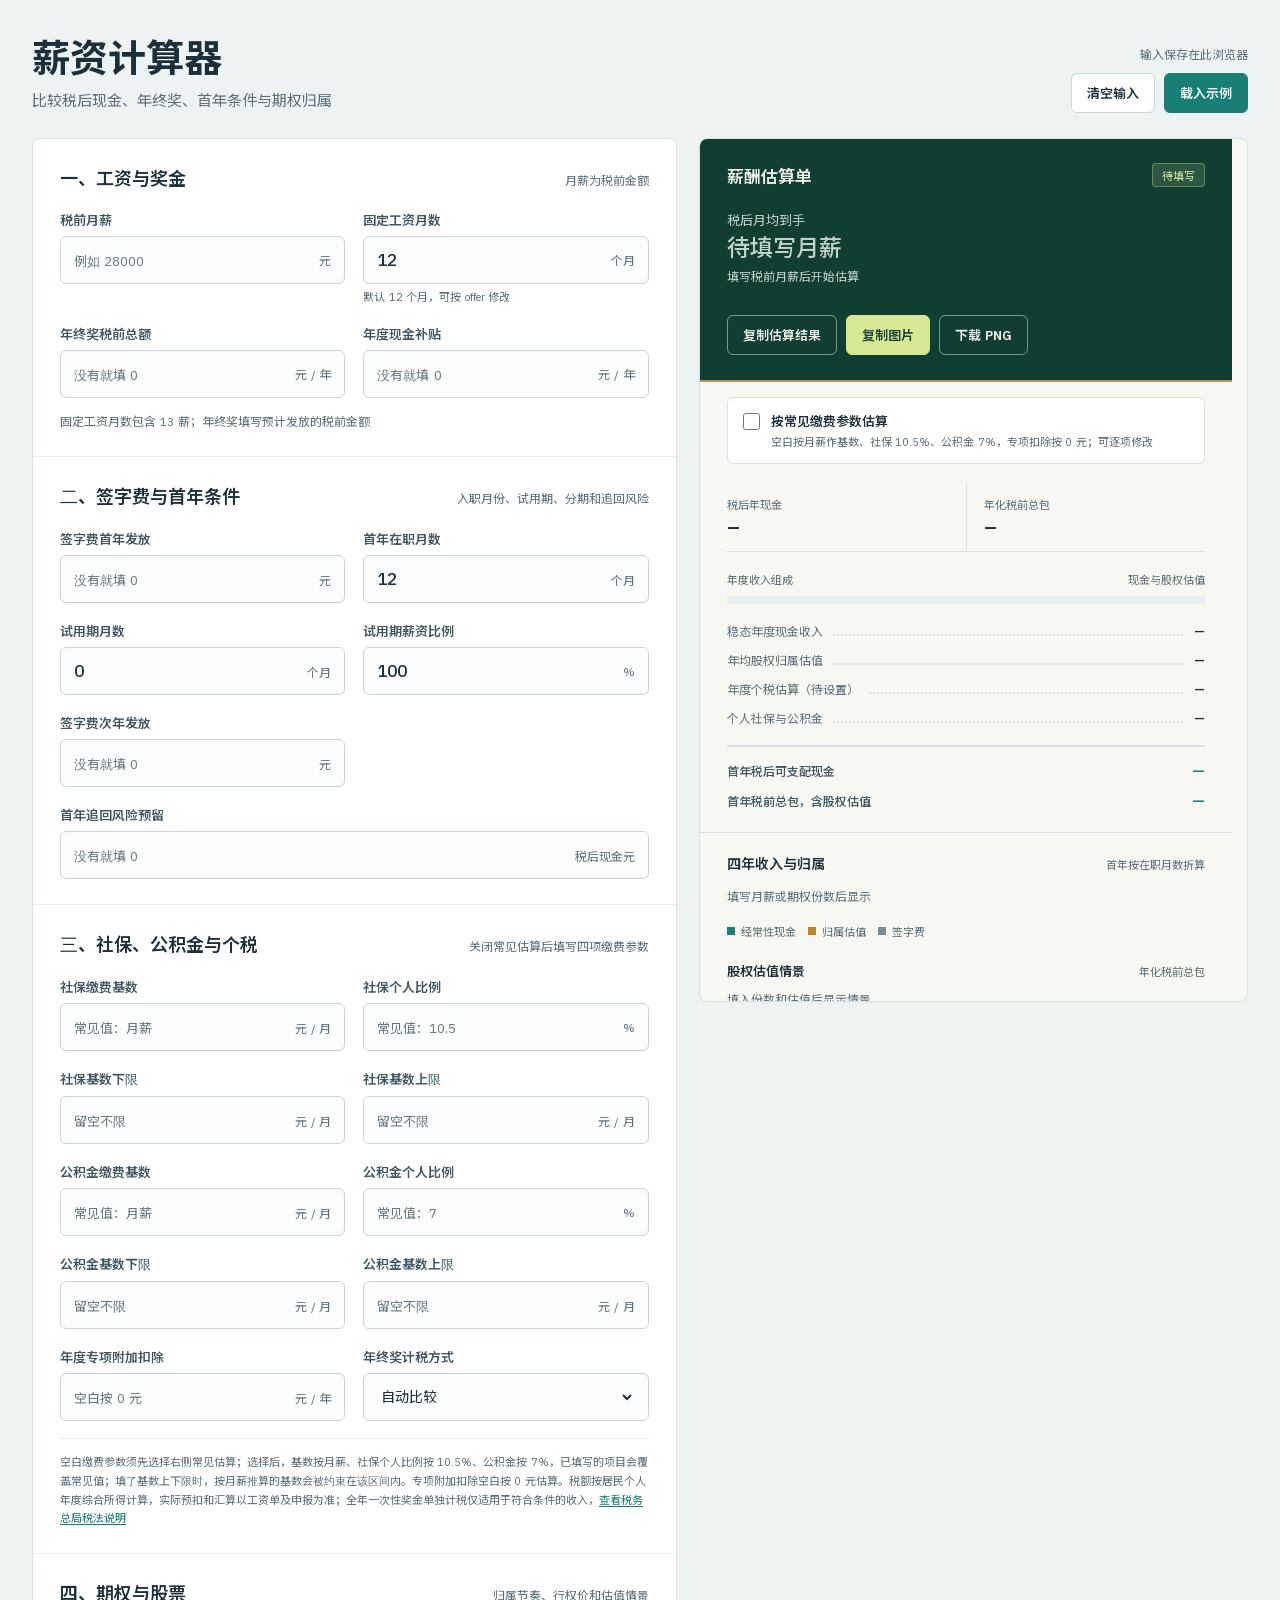
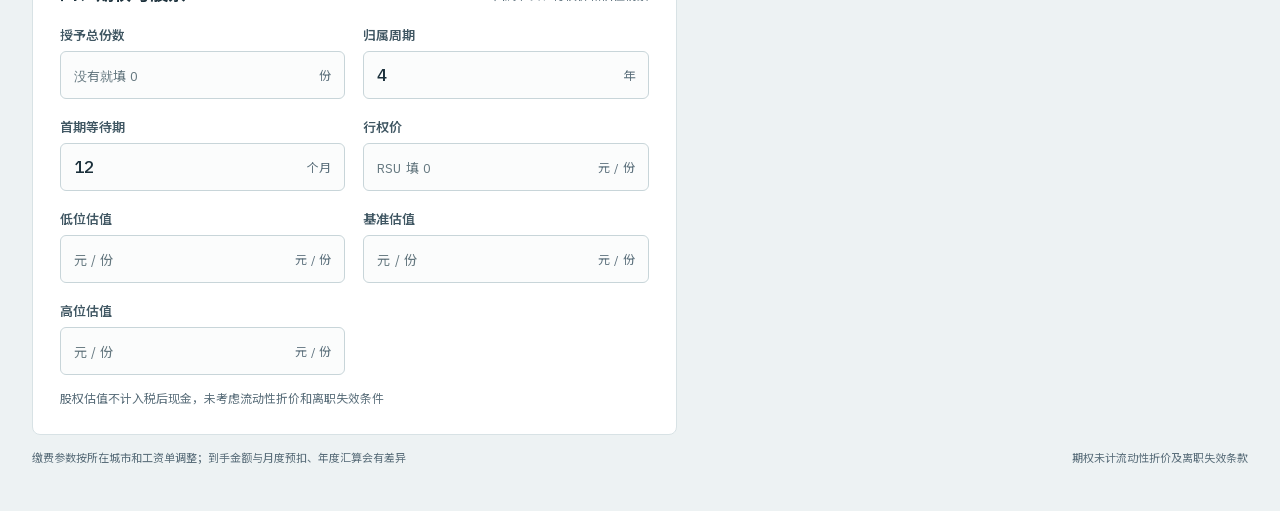
==== index.html @ cb353cf6 "Add optional contribution base floors and ceilings High earners were being overcharged in the estima" ====
<!doctype html>
<html lang="zh-CN">
<head>
  <meta charset="utf-8">
  <meta name="viewport" content="width=device-width, initial-scale=1">
  <meta name="theme-color" content="#f2f5f6">
  <meta name="description" content="在线薪资计算器，估算税后工资、月均到手、年终奖、首年收入和期权归属。支持社保、公积金及个税参数自定义，数据保存在本地浏览器。">
  <meta property="og:type" content="website">
  <meta property="og:locale" content="zh_CN">
  <meta property="og:title" content="薪资计算器 - 税后工资、年终奖与期权估算">
  <meta property="og:description" content="计算税后工资、年终奖、首年现金和期权归属，缴费参数可按所在城市及工资单调整。">
  <meta name="twitter:card" content="summary">
  <link rel="canonical" href="https://mx-pai.cn/salary-calculator/">
  <meta property="og:url" content="https://mx-pai.cn/salary-calculator/">
  <title>薪资计算器 - 税后工资、年终奖与期权估算</title>
  <script type="application/ld+json">
    {"@context":"https://schema.org","@type":"WebApplication","name":"薪资计算器","url":"https://mx-pai.cn/salary-calculator/","applicationCategory":"FinanceApplication","operatingSystem":"Any","inLanguage":"zh-CN","description":"在线计算税后工资、月均到手、年终奖、首年收入和期权归属，缴费参数可自定义。"}
  </script>
  <style>
    @font-face {
      font-family: "Plex Sub";
      src: url(fonts/plex-sans-subset.woff2) format("woff2");
      font-weight: 100 700;
      font-display: swap;
    }
    @font-face {
      font-family: "Noto Sub";
      src: url(fonts/noto-sans-sc-subset.woff2) format("woff2");
      font-weight: 100 900;
      font-display: swap;
    }

    :root {
      color-scheme: light;
      /* 版面 */
      --page: #edf2f3;
      --paper: #fff;
      --paper-warm: #f8f8f2;
      --ink: #1b303b;
      --ink-soft: #405763;
      --muted: #5b6f7b;
      --placeholder: #64777f;
      /* 描边与填充 */
      --line: #d8e2e5;
      --line-soft: #e9eff0;
      --border: #c8d5d9;
      --border-strong: #8fa7ad;
      --field-bg: #fbfcfc;
      --hover-bg: #f8fbfb;
      /* 数据色 */
      --cash: #197e76;
      --cash-dark: #126c65;
      --equity: #bb842f;
      --equity-dark: #b99258;
      --signon: #7a8b93;
      /* 单据抬头 */
      --hero: #103e32;
      --hero-raised: #194b3d;
      --hero-ink: #f2f3e9;
      --hero-soft: #c3d3ca;
      --hero-border: #7c9b8d;
      --hero-border-hover: #c4d8ca;
      --accent: #d8e794;
      --accent-hover: #e4f0b2;
      --accent-ink: #173d32;
      --chip-ink: #dbe8ab;
      /* 状态 */
      --danger: #a8432c;
      --danger-line: #c0654c;
      --danger-bg: #fdf3f0;
      --danger-bg-hover: #fbe9e3;
      --focus-halo: #73a8d4;
      /* 字重：只保留四档。可变字体上这四档都有真实字形，
         字体加载失败回落 PingFang / 雅黑时同样落在真实档位上 */
      --w-body: 400;
      --w-label: 500;
      --w-title: 600;
      --w-display: 700;
      --radius: 8px;
      font-family: "Plex Sub", "Noto Sub", "PingFang SC", "Microsoft YaHei", system-ui, sans-serif;
      font-synthesis: none;
      text-rendering: optimizeLegibility;
    }

    * { box-sizing: border-box; }
    body { min-width: 320px; min-height: 100vh; margin: 0; background: var(--page); color: var(--ink); }
    button, input, select { font: inherit; }
    h1, h2, h3, p { margin: 0; }

    .shell { width: min(1560px, calc(100% - 64px)); margin: 0 auto; padding: 36px 0 44px; }
    .masthead { display: flex; align-items: flex-end; justify-content: space-between; gap: 28px; margin-bottom: 25px; }
    h1 { font-size: clamp(30px, 3vw, 38px); font-weight: var(--w-display); line-height: 1.17; }
    .intro { margin-top: 9px; color: var(--muted); font-size: 15px; line-height: 1.55; }
    .mast-actions { display: flex; flex-direction: column; align-items: flex-end; gap: 11px; }
    .local-note { color: var(--muted); font-size: 12px; }
    .action-buttons { display: flex; gap: 9px; }

    .text-button, .copy-button {
      min-height: 40px;
      padding: 0 15px;
      border: 1px solid var(--border);
      border-radius: 6px;
      background: var(--paper);
      color: var(--ink);
      cursor: pointer;
      font-size: 13px;
      font-weight: var(--w-title);
      transition: border-color .16s ease, background-color .16s ease, transform .08s ease;
    }
    .text-button:active, .copy-button:active { transform: translateY(1px); }
    .text-button:hover, .copy-button:hover { border-color: var(--border-strong); background: var(--hover-bg); }
    .text-button#reset-button { border-color: var(--cash); background: var(--cash); color: var(--paper); }
    .text-button#reset-button:hover { border-color: var(--cash-dark); background: var(--cash-dark); }
    .text-button#clear-button.is-confirming { border-color: var(--danger-line); background: var(--danger-bg); color: var(--danger); }
    .text-button#clear-button.is-confirming:hover { border-color: var(--danger); background: var(--danger-bg-hover); }
    .text-button:focus-visible, .copy-button:focus-visible, input:focus-visible, select:focus-visible {
      outline: 3px solid var(--focus-halo);
      outline-offset: 2px;
    }

    .layout { display: grid; grid-template-columns: minmax(0, 1.08fr) minmax(360px, .92fr); align-items: start; gap: 22px; }
    .form-panel, .result-panel { min-width: 0; border: 1px solid var(--line); border-radius: var(--radius); background: var(--paper); }
    .form-panel { overflow: hidden; }
    .form-section { padding: 25px 27px; }
    .form-section + .form-section { border-top: 1px solid var(--line-soft); }
    .section-heading { display: flex; align-items: baseline; justify-content: space-between; gap: 14px; margin-bottom: 20px; }
    .section-heading h2 { font-size: 18px; font-weight: var(--w-title); }
    .section-heading span { color: var(--muted); font-size: 12px; }

    .fields { display: grid; grid-template-columns: repeat(2, minmax(0, 1fr)); gap: 18px 18px; }
    .field { min-width: 0; }
    .field.wide { grid-column: 1 / -1; }
    .field label { display: block; margin-bottom: 7px; color: var(--ink-soft); font-size: 13px; font-weight: var(--w-title); }
    .entry { display: flex; min-height: 48px; align-items: center; padding: 0 13px; border: 1px solid var(--border); border-radius: 6px; background: var(--field-bg); transition: border-color .16s ease, background-color .16s ease; }
    .entry:focus-within { border-color: var(--cash); background: var(--paper); }
    .entry input, .entry select { width: 100%; min-width: 0; padding: 0; border: 0; outline: 0; background: transparent; color: var(--ink); }
    .entry input { font-size: 17px; font-weight: var(--w-label); font-variant-numeric: tabular-nums; }
    .entry input::placeholder { color: var(--placeholder); font-size: 13px; font-weight: var(--w-body); }
    .entry select { cursor: pointer; font-size: 14px; }
    .entry input::-webkit-inner-spin-button, .entry input::-webkit-outer-spin-button { margin: 0; appearance: none; }
    .entry input[type="number"] { appearance: textfield; }
    .unit { flex: 0 0 auto; margin-left: 9px; color: var(--muted); font-size: 12px; }
    .hint { margin-top: 6px; color: var(--muted); font-size: 11px; line-height: 1.45; }
    .section-tip { margin-top: 15px; color: var(--muted); font-size: 12px; line-height: 1.55; }

    .tax-explainer { margin-top: 17px; padding-top: 14px; border-top: 1px solid var(--line-soft); color: var(--muted); font-size: 11px; line-height: 1.7; }
    .tax-explainer a { color: var(--cash); text-underline-offset: 2px; }

    .result-panel {
      position: sticky;
      top: 18px;
      max-height: calc(100vh - 36px);
      overflow-x: hidden;
      overflow-y: auto;
      overscroll-behavior: contain;
      scrollbar-gutter: stable;
      background: var(--paper-warm);
    }
    .result-top { padding: 0 27px 22px; }
    .result-hero { position: relative; margin: 0 -27px; padding: 24px 27px 25px; overflow: hidden; border-bottom: 2px solid var(--equity-dark); background: var(--hero); color: var(--hero-ink); }
    .result-label { display: flex; align-items: center; justify-content: space-between; gap: 14px; }
    .result-label h2 { font-size: 17px; font-weight: var(--w-title); }
    .example-tag { padding: 3px 9px; border: 1px solid rgba(216, 231, 148, .34); border-radius: 4px; background: rgba(216, 231, 148, .14); color: var(--chip-ink); font-size: 11px; }
    .assumption-option { display: flex; align-items: flex-start; gap: 11px; margin-top: 15px; padding: 13px 15px; border: 1px solid var(--line); border-radius: 6px; background: var(--paper); color: var(--ink); cursor: pointer; }
    .assumption-option input { width: 17px; height: 17px; flex: 0 0 17px; margin: 2px 0 0; accent-color: var(--cash); }
    .assumption-option strong, .assumption-option small { display: block; }
    .assumption-option strong { font-size: 13px; font-weight: var(--w-title); }
    .assumption-option small { margin-top: 4px; color: var(--muted); font-size: 11px; line-height: 1.5; }
    .net-label { margin-top: 22px; color: var(--hero-soft); font-size: 13px; }
    .total { margin-top: 5px; font-variant-numeric: tabular-nums; white-space: nowrap; }
    .total.net-total { color: var(--accent); font-size: clamp(39px, 4vw, 49px); font-weight: var(--w-display); line-height: 1.17; }
    .total.net-total.is-pending { color: var(--hero-soft); font-size: 23px; font-weight: var(--w-label); }
    .total-caption { min-height: 34px; margin-top: 7px; color: var(--hero-soft); font-size: 12px; line-height: 1.55; }
    .net-secondary { margin: 6px 0 0; color: var(--hero-soft); font-size: 12px; font-variant-numeric: tabular-nums; }
    /* 主数字每次按键都变，不能是 live region：读屏会跟着敲键一路复读。
       改由这个隐藏节点在停止输入后播报一次 */
    .visually-hidden {
      position: absolute;
      width: 1px;
      height: 1px;
      overflow: hidden;
      clip-path: inset(50%);
      white-space: nowrap;
    }
    .result-actions { display: flex; align-items: center; flex-wrap: wrap; gap: 9px; margin-top: 13px; }
    .copy-button { border-color: var(--hero-border); background: transparent; color: var(--hero-ink); }
    .copy-button:hover { border-color: var(--hero-border-hover); background: var(--hero-raised); }
    #copy-image { border-color: var(--accent); background: var(--accent); color: var(--accent-ink); }
    #copy-image:hover { border-color: var(--accent-hover); background: var(--accent-hover); }
    #action-status { color: var(--hero-soft); font-size: 11px; }

    .result-kpis { display: grid; grid-template-columns: 1fr 1fr; margin-top: 18px; border-bottom: 1px solid var(--line); }
    .result-kpis > div { padding: 14px 14px 14px 0; }
    .result-kpis > div + div { padding-left: 17px; border-left: 1px solid var(--line); }
    .result-kpis span { display: block; color: var(--muted); font-size: 11px; }
    .result-kpis strong { display: block; margin-top: 5px; color: var(--ink); font-size: 16px; font-variant-numeric: tabular-nums; }

    .mix-heading { display: flex; justify-content: space-between; gap: 12px; margin-top: 19px; color: var(--muted); font-size: 11px; }
    .mix-heading span:last-child { color: var(--muted); }
    .splitbar { display: flex; width: 100%; height: 8px; margin: 9px 0 18px; overflow: hidden; border-radius: 1px; background: var(--line-soft); }
    .splitbar .cash-fill { background: var(--cash); }
    .splitbar .equity-fill { background: var(--equity); }
    .splitbar .cash-fill, .splitbar .equity-fill { transition: width .18s ease; }
    .breakdown { display: grid; gap: 0; }
    /* 单据行：项目名与金额之间用点线引导线拉通，行与行之间不再画实线。
       dotted 的点距由浏览器决定（规范未定义），所以只把它当视觉语言，不做像素级对齐，
       也不给它做生长动画——scaleX 会把点拉成椭圆 */
    .breakdown-row { display: flex; align-items: baseline; gap: 10px; color: var(--muted); font-size: 12px; }
    .breakdown-row + .breakdown-row { margin-top: 11px; }
    /* 点线引导线的点距用背景点阵控制：border 的 dotted 点距是规范未定义的、各浏览器不一，
       实测在 2x 下过稀；这里固定 4px 点距，与导出的虚线一致 */
    .leader {
      flex: 1 1 auto;
      min-width: 10px;
      height: 2px;
      background-image: radial-gradient(circle at 1px 1px, var(--line) 1px, transparent 1.3px);
      background-repeat: repeat-x;
      background-position: left bottom;
      background-size: 4px 2px;
    }
    .breakdown-row strong { flex: 0 0 auto; color: var(--ink); font-size: 13px; font-weight: var(--w-title); font-variant-numeric: tabular-nums; text-align: right; }
    /* 合计：2px 实线 + 加重文字。不用 double——它的两条线共享 border-width，细宽会塌成一条 */
    .result-divider { height: 2px; margin: 18px 0 14px; background: var(--line); }
    .first-year { display: flex; align-items: baseline; gap: 10px; color: var(--ink-soft); font-size: 12px; font-weight: var(--w-label); }
    .first-year strong { flex: 0 0 auto; margin-left: auto; color: var(--cash); font-size: 15px; font-weight: var(--w-title); font-variant-numeric: tabular-nums; text-align: right; }
    .gross-first-year { margin-top: 11px; }

    .result-more { border-top: 1px solid var(--line); }
    .timeline { padding: 20px 27px 22px; }
    .timeline-head { display: flex; align-items: baseline; justify-content: space-between; gap: 14px; margin-bottom: 15px; }
    .timeline-head h2 { font-size: 14px; font-weight: var(--w-title); }
    .timeline-head span { color: var(--muted); font-size: 11px; }
    .year-list { display: grid; gap: 14px; }
    .year-row { display: grid; grid-template-columns: 52px minmax(0, 1fr) auto; align-items: center; gap: 11px; }
    .year-name { color: var(--muted); font-size: 11px; white-space: nowrap; }
    .year-total { color: var(--ink); font-size: 12px; font-variant-numeric: tabular-nums; white-space: nowrap; }
    .year-track { display: flex; min-width: 0; height: 7px; overflow: hidden; border-radius: 3px; background: var(--line-soft); }
    .year-track span { height: 100%; }
    .year-cash { background: var(--cash); }
    .year-equity { background: var(--equity); }
    .year-sign-on { background: var(--signon); }
    .timeline-foot { display: flex; flex-wrap: wrap; align-items: center; gap: 12px; margin-top: 17px; color: var(--muted); font-size: 11px; }
    .legend { display: inline-flex; align-items: center; gap: 6px; }
    .swatch { width: 8px; height: 8px; flex: 0 0 8px; background: var(--cash); }
    .swatch.equity { background: var(--equity); }
    .swatch.sign-on { background: var(--signon); }
    .total-four-year { margin-left: auto; color: var(--ink); font-variant-numeric: tabular-nums; }

    .scenario-box { padding: 0 27px 23px; }
    .scenario-head { display: flex; align-items: baseline; justify-content: space-between; gap: 13px; margin-bottom: 11px; }
    .scenario-head h2 { font-size: 13px; font-weight: var(--w-title); }
    .scenario-head span { color: var(--muted); font-size: 11px; }
    .scenario-list { display: grid; grid-template-columns: repeat(3, minmax(0, 1fr)); gap: 12px; }
    .scenario { padding: 9px 10px 9px 0; border-top: 1px solid var(--line); }
    .scenario span { display: block; color: var(--muted); font-size: 11px; }
    .scenario strong { display: block; margin-top: 6px; color: var(--ink); font-size: 12px; font-variant-numeric: tabular-nums; }
    .empty-result { color: var(--muted); font-size: 12px; line-height: 1.5; }
    .tax-breakdown { margin-top: 14px; }
    .footer { display: flex; justify-content: space-between; gap: 22px; margin-top: 15px; color: var(--muted); font-size: 11px; line-height: 1.6; }
    .footer span:last-child { white-space: nowrap; }

    @media (max-width: 920px) {
      .layout { grid-template-columns: minmax(0, 1fr); }
      /* 右栏落到表单下方后不再跟随滚动，内层滚动区必须撤掉，
         否则短屏手机上是「页面里再套一个滚动区」 */
      .result-panel { position: static; max-height: none; overflow: visible; scrollbar-gutter: auto; }
    }

    @media (max-width: 560px) {
      .shell { width: calc(100% - 30px); padding: 22px 0 30px; }
      .masthead { align-items: flex-start; flex-direction: column; gap: 14px; margin-bottom: 18px; }
      .mast-actions { width: 100%; align-items: center; flex-direction: row; justify-content: space-between; gap: 9px; }
      .text-button { min-height: 37px; padding: 0 10px; font-size: 12px; }
      .layout { gap: 13px; }
      .form-section { padding: 19px 16px; }
      .section-heading { align-items: flex-start; flex-direction: column; gap: 5px; margin-bottom: 15px; }
      .fields { grid-template-columns: minmax(0, 1fr); gap: 14px; }
      .field.wide { grid-column: auto; }
      .result-top { padding: 0 17px 19px; }
      .result-hero { margin-right: -17px; margin-left: -17px; padding: 20px 17px 21px; }
      .total.net-total { font-size: 39px; }
      .result-kpis > div { padding-right: 8px; }
      .result-kpis > div + div { padding-left: 10px; }
      .timeline { padding-right: 17px; padding-left: 17px; }
      .scenario-box { padding-right: 17px; padding-left: 17px; }
      .scenario-list { gap: 8px; }
      .scenario { padding-right: 4px; }
      .footer { flex-direction: column; gap: 4px; }
      .footer span:last-child { white-space: normal; }
    }

    /* 放在样式表末尾：同特异性时后者胜出，不需要 !important。
       减弱而不是全删——保留颜色过渡，去掉位移 */
    @media (prefers-reduced-motion: reduce) {
      .text-button,
      .copy-button,
      .entry,
      .splitbar .cash-fill,
      .splitbar .equity-fill { transition: none; }
      .text-button:active,
      .copy-button:active { transform: none; }
    }
  </style>
</head>
<body>
  <main class="shell">
    <header class="masthead">
      <div>
        <h1>薪资计算器</h1>
        <p class="intro">比较税后现金、年终奖、首年条件与期权归属</p>
      </div>
      <div class="mast-actions">
        <span class="local-note" id="storage-note">输入保存在此浏览器</span>
        <div class="action-buttons">
          <button class="text-button" id="clear-button" type="button">清空输入</button>
          <button class="text-button" id="reset-button" type="button">载入示例</button>
        </div>
      </div>
    </header>

    <div class="layout">
      <section class="form-panel" aria-label="薪酬方案输入">
        <div class="form-section">
          <div class="section-heading">
            <h2>一、工资与奖金</h2>
            <span>月薪为税前金额</span>
          </div>
          <div class="fields">
            <div class="field">
              <label for="monthly-salary">税前月薪</label>
              <div class="entry"><input id="monthly-salary" data-key="monthlySalary" type="number" min="0" step="100" inputmode="decimal" placeholder="例如 28000"><span class="unit">元</span></div>
            </div>
            <div class="field">
              <label for="salary-months">固定工资月数</label>
              <div class="entry"><input id="salary-months" data-key="salaryMonths" type="number" min="0" max="24" step="0.5" inputmode="decimal" value="12"><span class="unit">个月</span></div><p class="hint">默认 12 个月，可按 offer 修改</p>
            </div>
            <div class="field">
              <label for="annual-bonus">年终奖税前总额</label>
              <div class="entry"><input id="annual-bonus" data-key="annualBonus" type="number" min="0" step="1000" inputmode="decimal" placeholder="没有就填 0"><span class="unit">元 / 年</span></div>
            </div>
            <div class="field">
              <label for="annual-allowance">年度现金补贴</label>
              <div class="entry"><input id="annual-allowance" data-key="annualAllowance" type="number" min="0" step="100" inputmode="decimal" placeholder="没有就填 0"><span class="unit">元 / 年</span></div>
            </div>
          </div>
          <p class="section-tip">固定工资月数包含 13 薪；年终奖填写预计发放的税前金额</p>
        </div>

        <section class="form-section">
          <div class="section-heading">
            <h2>二、签字费与首年条件</h2>
            <span>入职月份、试用期、分期和追回风险</span>
          </div>
          <div class="fields">
            <div class="field">
              <label for="sign-on-year1">签字费首年发放</label>
              <div class="entry"><input id="sign-on-year1" data-key="signOnYear1" type="number" min="0" step="1000" inputmode="decimal" placeholder="没有就填 0"><span class="unit">元</span></div>
            </div>
            <div class="field">
              <label for="first-year-months">首年在职月数</label>
              <div class="entry"><input id="first-year-months" data-key="firstYearMonths" type="number" min="0" max="12" step="1" inputmode="numeric" value="12"><span class="unit">个月</span></div>
            </div>
            <div class="field">
              <label for="probation-months">试用期月数</label>
              <div class="entry"><input id="probation-months" data-key="probationMonths" type="number" min="0" max="12" step="1" inputmode="numeric" value="0"><span class="unit">个月</span></div>
            </div>
            <div class="field">
              <label for="probation-rate">试用期薪资比例</label>
              <div class="entry"><input id="probation-rate" data-key="probationRate" type="number" min="0" max="100" step="1" inputmode="decimal" value="100"><span class="unit">%</span></div>
            </div>
            <div class="field">
              <label for="sign-on-year2">签字费次年发放</label>
              <div class="entry"><input id="sign-on-year2" data-key="signOnYear2" type="number" min="0" step="1000" inputmode="decimal" placeholder="没有就填 0"><span class="unit">元</span></div>
            </div>
            <div class="field wide">
              <label for="sign-on-reserve">首年追回风险预留</label>
              <div class="entry"><input id="sign-on-reserve" data-key="signOnReserve" type="number" min="0" step="1000" inputmode="decimal" placeholder="没有就填 0"><span class="unit">税后现金元</span></div>
            </div>
          </div>
        </section>

        <section class="form-section">
          <div class="section-heading">
            <h2>三、社保、公积金与个税</h2>
            <span>关闭常见估算后填写四项缴费参数</span>
          </div>
          <div class="fields">
              <div class="field">
                <label for="social-base">社保缴费基数</label>
                <div class="entry"><input id="social-base" data-key="socialBase" type="number" min="0" step="100" inputmode="decimal" placeholder="常见值：月薪"><span class="unit">元 / 月</span></div>
              </div>
              <div class="field">
                <label for="social-rate">社保个人比例</label>
                <div class="entry"><input id="social-rate" data-key="socialRate" type="number" min="0" max="30" step="0.1" inputmode="decimal" placeholder="常见值：10.5"><span class="unit">%</span></div>
              </div>
              <div class="field">
                <label for="social-floor">社保基数下限</label>
                <div class="entry"><input id="social-floor" data-key="socialFloor" type="number" min="0" step="1" inputmode="decimal" placeholder="留空不限"><span class="unit">元 / 月</span></div>
              </div>
              <div class="field">
                <label for="social-ceiling">社保基数上限</label>
                <div class="entry"><input id="social-ceiling" data-key="socialCeiling" type="number" min="0" step="1" inputmode="decimal" placeholder="留空不限"><span class="unit">元 / 月</span></div>
              </div>
              <div class="field">
                <label for="housing-base">公积金缴费基数</label>
                <div class="entry"><input id="housing-base" data-key="housingBase" type="number" min="0" step="100" inputmode="decimal" placeholder="常见值：月薪"><span class="unit">元 / 月</span></div>
              </div>
              <div class="field">
                <label for="housing-rate">公积金个人比例</label>
                <div class="entry"><input id="housing-rate" data-key="housingRate" type="number" min="0" max="30" step="0.1" inputmode="decimal" placeholder="常见值：7"><span class="unit">%</span></div>
              </div>
              <div class="field">
                <label for="housing-floor">公积金基数下限</label>
                <div class="entry"><input id="housing-floor" data-key="housingFloor" type="number" min="0" step="1" inputmode="decimal" placeholder="留空不限"><span class="unit">元 / 月</span></div>
              </div>
              <div class="field">
                <label for="housing-ceiling">公积金基数上限</label>
                <div class="entry"><input id="housing-ceiling" data-key="housingCeiling" type="number" min="0" step="1" inputmode="decimal" placeholder="留空不限"><span class="unit">元 / 月</span></div>
              </div>
              <div class="field">
                <label for="special-deduction">年度专项附加扣除</label>
                <div class="entry"><input id="special-deduction" data-key="specialDeduction" type="number" min="0" step="1000" inputmode="decimal" placeholder="空白按 0 元"><span class="unit">元 / 年</span></div>
              </div>
              <div class="field">
                <label for="bonus-tax-mode">年终奖计税方式</label>
                <div class="entry"><select id="bonus-tax-mode" data-key="bonusTaxMode"><option value="auto">自动比较</option><option value="combined">并入综合所得</option><option value="separate">单独计税</option></select></div>
              </div>
            </div>
            <p class="tax-explainer">空白缴费参数须先选择右侧常见估算；选择后，<span id="tax-explainer-rates">基数按月薪、社保个人比例按 10.5%、公积金按 7%</span>，已填写的项目会覆盖常见值；填了基数上下限时，按月薪推算的基数会被约束在该区间内。专项附加扣除空白按 0 元估算。税额按居民个人年度综合所得计算，实际预扣和汇算以工资单及申报为准；全年一次性奖金单独计税仅适用于符合条件的收入，<a href="https://www.chinatax.gov.cn/n810219/n810744/n3752930/n3752974/c3970366/content.html" target="_blank" rel="noreferrer">查看税务总局税法说明</a></p>
        </section>

        <section class="form-section">
          <div class="section-heading">
            <h2>四、期权与股票</h2>
            <span>归属节奏、行权价和估值情景</span>
          </div>
          <div class="fields">
            <div class="field">
              <label for="equity-units">授予总份数</label>
              <div class="entry"><input id="equity-units" data-key="equityUnits" type="number" min="0" step="1000" inputmode="decimal" placeholder="没有就填 0"><span class="unit">份</span></div>
            </div>
            <div class="field">
              <label for="vesting-years">归属周期</label>
              <div class="entry"><input id="vesting-years" data-key="vestingYears" type="number" min="0.25" max="20" step="0.25" inputmode="decimal" value="4"><span class="unit">年</span></div>
            </div>
            <div class="field">
              <label for="cliff-months">首期等待期</label>
              <div class="entry"><input id="cliff-months" data-key="cliffMonths" type="number" min="0" max="120" step="1" inputmode="numeric" value="12"><span class="unit">个月</span></div>
            </div>
            <div class="field">
              <label for="strike-price">行权价</label>
              <div class="entry"><input id="strike-price" data-key="strikePrice" type="number" min="0" step="0.1" inputmode="decimal" placeholder="RSU 填 0"><span class="unit">元 / 份</span></div>
            </div>
            <div class="field">
              <label for="share-low">低位估值</label>
              <div class="entry"><input id="share-low" data-key="shareLow" type="number" min="0" step="0.1" inputmode="decimal" placeholder="元 / 份"><span class="unit">元 / 份</span></div>
            </div>
            <div class="field">
              <label for="share-base">基准估值</label>
              <div class="entry"><input id="share-base" data-key="shareBase" type="number" min="0" step="0.1" inputmode="decimal" placeholder="元 / 份"><span class="unit">元 / 份</span></div>
            </div>
            <div class="field">
              <label for="share-high">高位估值</label>
              <div class="entry"><input id="share-high" data-key="shareHigh" type="number" min="0" step="0.1" inputmode="decimal" placeholder="元 / 份"><span class="unit">元 / 份</span></div>
            </div>
          </div>
          <p class="section-tip">股权估值不计入税后现金，未考虑流动性折价和离职失效条件</p>
        </section>
      </section>

      <aside class="result-panel" aria-label="薪酬计算结果">
        <div class="result-top">
          <div class="result-hero">
            <div class="result-label"><h2>薪酬估算单</h2><span class="example-tag" id="example-tag">待填写</span></div>
            <div class="net-label">税后月均到手</div>
            <div class="total net-total" id="monthly-net">待填写月薪</div>
            <p class="net-secondary" id="monthly-with-bonus" hidden></p>
            <p class="total-caption" id="result-caption">填写税前月薪后开始估算</p>
            <div class="result-actions">
              <button class="copy-button" id="copy-results" type="button">复制估算结果</button>
              <button class="copy-button" id="copy-image" type="button">复制图片</button>
              <button class="copy-button" id="download-image" type="button">下载 PNG</button>
              <span id="action-status" role="status" aria-live="polite" aria-atomic="true"></span>
            </div>
            <p class="visually-hidden" id="result-announcer" role="status" aria-live="polite" aria-atomic="true"></p>
          </div>
          <label class="assumption-option" for="use-default-tax">
            <input id="use-default-tax" data-key="useDefaultTax" type="checkbox">
            <span><strong>按常见缴费参数估算</strong><small id="assumption-hint">空白按月薪作基数、社保 10.5%、公积金 7%，专项扣除按 0 元；可逐项修改</small></span>
          </label>
          <div class="result-kpis">
            <div><span>税后年现金</span><strong id="steady-net">—</strong></div>
            <div><span>年化税前总包</span><strong id="annual-total">—</strong></div>
          </div>
          <div class="mix-heading"><span>年度收入组成</span><span>现金与股权估值</span></div>
          <div class="splitbar" aria-label="现金与股权构成比例">
            <span class="cash-fill" id="cash-fill"></span>
            <span class="equity-fill" id="equity-fill"></span>
          </div>
          <div class="breakdown">
            <div class="breakdown-row"><span>稳态年度现金收入</span><i class="leader" aria-hidden="true"></i><strong id="cash-total">—</strong></div>
            <div class="breakdown-row"><span>年均股权归属估值</span><i class="leader" aria-hidden="true"></i><strong id="equity-total">—</strong></div>
            <div class="breakdown-row"><span>年度个税估算<span id="bonus-tax-result">（待设置）</span></span><i class="leader" aria-hidden="true"></i><strong id="annual-tax">—</strong></div>
            <div class="breakdown-row"><span>个人社保与公积金</span><i class="leader" aria-hidden="true"></i><strong id="annual-contribution">—</strong></div>
          </div>
          <div class="result-divider"></div>
          <div class="first-year"><span>首年税后可支配现金</span><strong id="first-year-net">—</strong></div>
          <div class="first-year gross-first-year"><span>首年税前总包，含股权估值</span><strong id="first-year-total">—</strong></div>
        </div>

        <div class="result-more">
          <section class="timeline" aria-labelledby="timeline-title">
            <div class="timeline-head">
              <h2 id="timeline-title">四年收入与归属</h2>
              <span>首年按在职月数折算</span>
            </div>
            <div class="year-list" id="year-list"></div>
            <div class="timeline-foot">
              <span class="legend"><i class="swatch cash"></i>经常性现金</span>
              <span class="legend"><i class="swatch equity"></i>归属估值</span>
              <span class="legend"><i class="swatch sign-on"></i>签字费</span>
              <span class="total-four-year" id="four-year-total"></span>
            </div>
          </section>
          <div class="scenario-box">
            <div class="scenario-head"><h2 id="scenario-title">股权估值情景</h2><span>年化税前总包</span></div>
            <div class="scenario-list" id="scenario-list"></div>
            <div class="tax-breakdown"><div class="breakdown-row"><span class="swatch equity"></span><span>首年预计行权资金</span><i class="leader" aria-hidden="true"></i><strong id="exercise-cost">—</strong></div></div>
          </div>
        </div>
      </aside>
    </div>

    <footer class="footer">
      <span>缴费参数按所在城市和工资单调整；到手金额与月度预扣、年度汇算会有差异</span>
      <span>期权未计流动性折价及离职失效条款</span>
    </footer>
  </main>

  <script>
    (() => {
      const storageKey = "mx-pai-salary-calculator-v1";
      const example = {
        monthlySalary: 20000,
        salaryMonths: 13,
        annualBonus: 20000,
        annualAllowance: 3000,
        firstYearMonths: 12,
        probationMonths: 0,
        probationRate: 100,
        signOnYear1: 10000,
        signOnYear2: 0,
        signOnReserve: 0,
        socialBase: 20000,
        socialRate: 10.5,
        housingBase: 20000,
        housingRate: 7,
        socialFloor: "",
        socialCeiling: "",
        housingFloor: "",
        housingCeiling: "",
        specialDeduction: 0,
        useDefaultTax: true,
        bonusTaxMode: "auto",
        equityUnits: 10000,
        vestingYears: 4,
        cliffMonths: 12,
        shareLow: 6,
        shareBase: 12,
        shareHigh: 18,
        strikePrice: 4
      };
      const empty = {
        monthlySalary: "",
        salaryMonths: 12,
        annualBonus: "",
        annualAllowance: "",
        firstYearMonths: 12,
        probationMonths: 0,
        probationRate: 100,
        signOnYear1: "",
        signOnYear2: "",
        signOnReserve: "",
        socialBase: "",
        socialRate: "",
        housingBase: "",
        housingRate: "",
        socialFloor: "",
        socialCeiling: "",
        housingFloor: "",
        housingCeiling: "",
        specialDeduction: "",
        useDefaultTax: false,
        bonusTaxMode: "auto",
        equityUnits: "",
        vestingYears: 4,
        cliffMonths: 12,
        shareLow: "",
        shareBase: "",
        shareHigh: "",
        strikePrice: ""
      };
      const fields = [...document.querySelectorAll("[data-key]")];
      const yuan = new Intl.NumberFormat("zh-CN", {
        style: "currency",
        currency: "CNY",
        maximumFractionDigits: 0
      });

      const fieldFor = (key) => fields.find((item) => item.dataset.key === key);
      const readField = (field) => field.type === "checkbox" ? field.checked : field.value;
      const writeField = (field, value) => {
        if (field.type === "checkbox") field.checked = Boolean(value);
        else field.value = value ?? "";
      };
      const number = (key, fallback = 0) => {
        const field = fieldFor(key);
        const value = Number.parseFloat(field?.value ?? "");
        return Number.isFinite(value) && value >= 0 && field?.value.trim() !== "" ? value : fallback;
      };

      const money = (value) => yuan.format(Math.round(value || 0));
      const clamp = (value, low, high) => Math.min(high, Math.max(low, value));

      // 留空 = 不设限。上下限填反了也不崩：取较小的那个当上限
      const clampBounded = (value, low, high) => {
        const floor = low > 0 ? low : 0;
        const ceiling = high > 0 ? Math.max(high, floor) : Infinity;
        return Math.min(Math.max(value, floor), ceiling);
      };

      // 页面与导出图共用一处默认值，避免两套口径漂移
      function contributionDefaults() {
        const monthly = number("monthlySalary");
        const useDefault = fieldFor("useDefaultTax").checked;
        // 只对「按月薪推算」的基数封顶。用户手填了基数就照用户的，不悄悄改数
        const base = (key, floorKey, ceilingKey) => {
          if (fieldFor(key).value.trim() !== "") return number(key);
          if (!useDefault) return 0;
          return clampBounded(monthly, number(floorKey), number(ceilingKey));
        };
        return {
          socialBase: base("socialBase", "socialFloor", "socialCeiling"),
          socialRate: number("socialRate", useDefault ? 10.5 : 0),
          housingBase: base("housingBase", "housingFloor", "housingCeiling"),
          housingRate: number("housingRate", useDefault ? 7 : 0)
        };
      }

      let statusTimer = 0;
      function setStatus(message) {
        const status = document.querySelector("#action-status");
        window.clearTimeout(statusTimer);
        status.textContent = message;
        if (message) statusTimer = window.setTimeout(() => { status.textContent = ""; }, 2400);
      }

      // 主数字不再是 live region，改由这里在停止输入后播报一次
      let announceTimer = 0;
      function announceResult(message) {
        const node = document.querySelector("#result-announcer");
        window.clearTimeout(announceTimer);
        announceTimer = window.setTimeout(() => { node.textContent = message; }, 700);
      }

      function progressiveTax(taxableIncome) {
        const brackets = [
          { limit: 36000, rate: 0.03, deduction: 0 },
          { limit: 144000, rate: 0.10, deduction: 2520 },
          { limit: 300000, rate: 0.20, deduction: 16920 },
          { limit: 420000, rate: 0.25, deduction: 31920 },
          { limit: 660000, rate: 0.30, deduction: 52920 },
          { limit: 960000, rate: 0.35, deduction: 85920 },
          { limit: Infinity, rate: 0.45, deduction: 181920 }
        ];
        const income = Math.max(0, taxableIncome);
        const bracket = brackets.find((item) => income <= item.limit);
        return Math.max(0, income * bracket.rate - bracket.deduction);
      }

      function separateBonusTax(bonus) {
        if (bonus <= 0) return 0;
        const monthlyBonus = bonus / 12;
        const brackets = [
          { limit: 3000, rate: 0.03, deduction: 0 },
          { limit: 12000, rate: 0.10, deduction: 210 },
          { limit: 25000, rate: 0.20, deduction: 1410 },
          { limit: 35000, rate: 0.25, deduction: 2660 },
          { limit: 55000, rate: 0.30, deduction: 4410 },
          { limit: 80000, rate: 0.35, deduction: 7160 },
          { limit: Infinity, rate: 0.45, deduction: 15160 }
        ];
        const bracket = brackets.find((item) => monthlyBonus <= item.limit);
        return Math.max(0, bonus * bracket.rate - bracket.deduction);
      }

      function taxForYear({ salary, bonus, allowance, signOn, contributions, specialDeduction, mode }) {
        const baseIncome = salary + allowance + signOn;
        const commonDeductions = 60000 + contributions + specialDeduction;
        const combinedTax = progressiveTax(baseIncome + bonus - commonDeductions);
        const separateTax = progressiveTax(baseIncome - commonDeductions) + separateBonusTax(bonus);
        if (mode === "combined") return { tax: combinedTax, selected: "combined" };
        if (mode === "separate") return { tax: separateTax, selected: "separate" };
        if (separateTax < combinedTax) return { tax: separateTax, selected: "separate" };
        return { tax: combinedTax, selected: "combined" };
      }

      function vestFraction(monthsElapsed, totalMonths, cliffMonths) {
        if (monthsElapsed < cliffMonths) return 0;
        return clamp(monthsElapsed / totalMonths, 0, 1);
      }

      function update() {
        const values = Object.fromEntries(fields.map((field) => [field.dataset.key, readField(field)]));
        try {
          localStorage.setItem(storageKey, JSON.stringify(values));
          document.querySelector("#storage-note").textContent = "输入保存在此浏览器";
        } catch (_) {
          document.querySelector("#storage-note").textContent = "数据仅保留在当前页面";
        }

        const monthly = number("monthlySalary");
        const salaryMonths = number("salaryMonths");
        const expectedBonus = number("annualBonus");
        const annualAllowance = number("annualAllowance");
        const firstYearMonths = clamp(number("firstYearMonths"), 0, 12);
        const probationMonths = clamp(number("probationMonths"), 0, 12);
        const probationRate = clamp(number("probationRate"), 0, 100) / 100;
        const vestingYears = Math.max(number("vestingYears"), 0.25);
        const totalVestMonths = vestingYears * 12;
        const cliffMonths = clamp(number("cliffMonths"), 0, totalVestMonths);
        const equityUnits = number("equityUnits");
        const strikePrice = number("strikePrice");
        const basePrice = number("shareBase");
        const baseIntrinsic = equityUnits * Math.max(basePrice - strikePrice, 0);
        const annualEquity = baseIntrinsic / vestingYears;
        const specialDeduction = number("specialDeduction");
        const taxMode = fieldFor("bonusTaxMode").value;
        const reserve = number("signOnReserve");
        const hasSalary = monthly > 0;
        const hasAnyCompensation = hasSalary || number("equityUnits") > 0;
        const hasEquity = number("equityUnits") > 0 && fieldFor("shareBase").value.trim() !== "";
        const contributionKeys = ["socialBase", "socialRate", "housingBase", "housingRate"];
        const customContributionsComplete = contributionKeys.every((key) => fieldFor(key).value.trim() !== "");
        const useDefaultTax = fieldFor("useDefaultTax").checked;
        const canEstimateNet = hasSalary && (useDefaultTax || customContributionsComplete);
        const contributions = contributionDefaults();
        const contributionPerMonth = canEstimateNet
          ? contributions.socialBase * contributions.socialRate / 100
            + contributions.housingBase * contributions.housingRate / 100
          : 0;
        function yearDetails(index, bonusOverride) {
          const employedMonths = index === 0 ? firstYearMonths : 12;
          // 试用期只发生在入职首年；第 2–4 年不再承受这笔差额
          const probationShortfall = index === 0
            ? (1 - probationRate) * Math.min(probationMonths, employedMonths)
            : 0;
          const fixedSalaryMonths = salaryMonths * employedMonths / 12 - probationShortfall;
          const salary = monthly * Math.max(0, fixedSalaryMonths);
          const bonus = (bonusOverride ?? expectedBonus) * employedMonths / 12;
          const allowance = annualAllowance * employedMonths / 12;
          const signOn = index === 0 ? number("signOnYear1") : index === 1 ? number("signOnYear2") : 0;
          const contributions = contributionPerMonth * employedMonths;
          // 年度汇算口径：6 万基本减除费用与专项附加扣除都按全年计
          const deductions = specialDeduction;
          const taxResult = taxForYear({ salary, bonus, allowance, signOn, contributions, specialDeduction: deductions, mode: taxMode });
          const recurringCash = salary + bonus + allowance;
          const grossCash = recurringCash + signOn;
          const netCash = grossCash - taxResult.tax - contributions - (index === 0 ? reserve : 0);
          const startElapsed = index === 0 ? 0 : firstYearMonths + (index - 1) * 12;
          const endElapsed = firstYearMonths + index * 12;
          const startFraction = vestFraction(startElapsed, totalVestMonths, cliffMonths);
          const endFraction = vestFraction(endElapsed, totalVestMonths, cliffMonths);
          const vestedFraction = Math.max(0, endFraction - startFraction);
          const vestedUnits = equityUnits * vestedFraction;
          const equityValue = baseIntrinsic * vestedFraction;
          return { salary, bonus, allowance, signOn, recurringCash, grossCash, contributions, tax: taxResult.tax, selectedTaxMode: taxResult.selected, netCash, vestedFraction, vestedUnits, equityValue, total: grossCash + equityValue };
        }

        const years = Array.from({ length: 4 }, (_, index) => yearDetails(index));
        const steadyYear = yearDetails(2);
        const steadyCash = steadyYear.recurringCash;
        const annualized = steadyCash + annualEquity;
        const firstYear = years[0].grossCash + years[0].equityValue;
        const recurringYear = yearDetails(2, 0);
        const averageMonthlyNet = canEstimateNet ? recurringYear.netCash / 12 : 0;
        const averageMonthlyWithBonus = canEstimateNet ? steadyYear.netCash / 12 : 0;
        const exerciseCash = years[0].vestedUnits * strikePrice;
        const cashShare = annualized > 0 ? steadyCash / annualized * 100 : 0;
        const equityShare = annualized > 0 ? annualEquity / annualized * 100 : 0;

        document.querySelector("#annual-total").textContent = hasAnyCompensation ? money(annualized) : "—";
        document.querySelector("#cash-total").textContent = hasSalary ? money(steadyCash) : "—";
        document.querySelector("#equity-total").textContent = hasEquity ? money(annualEquity) : "—";
        document.querySelector("#first-year-total").textContent = hasAnyCompensation ? money(firstYear) : "—";
        const monthlyNet = document.querySelector("#monthly-net");
        monthlyNet.textContent = canEstimateNet ? money(averageMonthlyNet) : hasSalary ? "待设置缴费参数" : "待填写月薪";
        monthlyNet.classList.toggle("is-pending", !canEstimateNet);
        const withBonus = document.querySelector("#monthly-with-bonus");
        withBonus.hidden = !canEstimateNet;
        withBonus.dataset.amount = canEstimateNet ? money(averageMonthlyWithBonus) : "";
        withBonus.textContent = canEstimateNet ? `含年终奖年均到手 ${withBonus.dataset.amount}` : "";
        document.querySelector("#steady-net").textContent = canEstimateNet ? money(steadyYear.netCash) : "—";
        document.querySelector("#first-year-net").textContent = canEstimateNet ? money(years[0].netCash) : "—";
        document.querySelector("#annual-tax").textContent = canEstimateNet ? money(steadyYear.tax) : "—";
        document.querySelector("#annual-contribution").textContent = canEstimateNet ? money(contributionPerMonth * 12) : "—";
        document.querySelector("#result-caption").textContent = !hasSalary
          ? "填写税前月薪后开始估算"
          : !canEstimateNet
            ? "填写社保与公积金参数，或勾选「按常见缴费参数估算」"
            : "经常性月度到手：固定薪酬摊入月均，不含年终奖与期权";
        document.querySelector("#exercise-cost").textContent = money(exerciseCash);
        const modeLabel = taxMode === "auto"
          ? `（自动比较：${steadyYear.selectedTaxMode === "separate" ? "单独计税" : "并入综合所得"}）`
          : taxMode === "separate" ? "（单独计税）" : "（并入综合所得）";
        document.querySelector("#bonus-tax-result").textContent = canEstimateNet ? modeLabel : "（待设置）";
        const bounded = ["socialFloor", "socialCeiling", "housingFloor", "housingCeiling"].some(
          (key) => fieldFor(key).value.trim() !== "");
        const range = (floorKey, ceilingKey) => {
          const floor = fieldFor(floorKey).value.trim() === "" ? "不限" : money(number(floorKey));
          const ceiling = fieldFor(ceilingKey).value.trim() === "" ? "不限" : money(number(ceilingKey));
          return `${floor} – ${ceiling}`;
        };
        document.querySelector("#assumption-hint").textContent = bounded
          ? `缴费基数已按上下限约束：社保 ${range("socialFloor", "socialCeiling")}，公积金 ${range("housingFloor", "housingCeiling")}；手填的基数不受影响`
          : `空白按月薪作基数、社保 ${number("socialRate", 10.5)}%、公积金 ${number("housingRate", 7)}%，专项扣除按 0 元；可逐项修改`;
        document.querySelector("#tax-explainer-rates").textContent = useDefaultTax
          ? `基数按月薪、社保个人比例按 ${contributions.socialRate}%、公积金按 ${contributions.housingRate}%`
          : `基数按月薪、社保个人比例按 10.5%、公积金按 7%`;
        announceResult(canEstimateNet
          ? `税后月均到手 ${money(averageMonthlyNet)}，税后年现金 ${money(steadyYear.netCash)}`
          : "");
        document.querySelector("#cash-fill").style.width = `${cashShare}%`;
        document.querySelector("#equity-fill").style.width = `${equityShare}%`;

        const yearList = document.querySelector("#year-list");
        const maxYear = Math.max(...years.map((year) => year.total), 1);
        yearList.replaceChildren(...(hasAnyCompensation ? years.map((year, index) => {
          const row = document.createElement("div");
          row.className = "year-row";
          const name = document.createElement("span");
          name.className = "year-name";
          name.textContent = `第 ${index + 1} 年`;
          const track = document.createElement("div");
          track.className = "year-track";
          track.setAttribute("aria-label", `第 ${index + 1} 年 ${money(year.total)}`);
          for (const [value, className] of [[year.recurringCash, "year-cash"], [year.equityValue, "year-equity"], [year.signOn, "year-sign-on"]]) {
            const segment = document.createElement("span");
            segment.className = className;
            segment.style.width = `${Math.max(0, value / maxYear * 100)}%`;
            track.append(segment);
          }
          const total = document.createElement("strong");
          total.className = "year-total";
          total.textContent = money(year.total);
          row.append(name, track, total);
          return row;
        }) : [Object.assign(document.createElement("p"), { className: "empty-result", textContent: "填写月薪或期权份数后显示" })]));
        document.querySelector("#four-year-total").textContent = hasAnyCompensation
          ? `四年税前合计 ${money(years.reduce((sum, year) => sum + year.total, 0))}` : "";

        const scenarioList = document.querySelector("#scenario-list");
        const scenarios = [
          ["低位", number("shareLow")],
          ["基准", number("shareBase")],
          ["高位", number("shareHigh")]
        ];
        const hasScenarios = number("equityUnits") > 0
          && ["shareLow", "shareBase", "shareHigh"].every((key) => fieldFor(key).value.trim() !== "");
        scenarioList.replaceChildren(...(hasScenarios
          ? scenarios.map(([label, price]) => {
          const item = document.createElement("div");
          item.className = "scenario";
          const name = document.createElement("span");
          name.textContent = `${label} ${money(price)}/份`;
          const total = document.createElement("strong");
          total.textContent = money(steadyCash + equityUnits * Math.max(price - strikePrice, 0) / vestingYears);
          item.append(name, total);
          return item;
        })
          : [Object.assign(document.createElement("p"), { className: "empty-result", textContent: "填入份数和估值后显示情景" })]));

        const isExample = fields.every((field) => {
          const value = readField(field);
          const expected = example[field.dataset.key];
          // 示例里留空的项（上下限）要和"字段为空"比，不能把空串当 0 去比数字
          if (field.type === "number") {
            return expected === "" ? String(value).trim() === "" : Number(value || 0) === expected;
          }
          return value === expected;
        });
        document.querySelector("#example-tag").textContent = isExample ? "示例方案" : hasAnyCompensation ? "当前方案" : "待填写";
      }

      function restoreExample() {
        for (const field of fields) writeField(field, example[field.dataset.key]);
        update();
      }

      async function copyResults() {
        if (number("monthlySalary") <= 0) {
          setStatus("先填写税前月薪");
          return;
        }
        const taxFields = ["socialBase", "socialRate", "housingBase", "housingRate"];
        const taxReady = fieldFor("useDefaultTax").checked || taxFields.every((key) => fieldFor(key).value.trim() !== "");
        if (!taxReady) {
          setStatus("先勾选常见参数估算，或补全缴费参数");
          return;
        }
        const taxBasis = fieldFor("useDefaultTax").checked
          ? "常见缴费参数（空白基数按月薪、社保 10.5%、公积金 7%）"
          : `自定义缴费参数（社保 ${fieldFor("socialRate").value}%，公积金 ${fieldFor("housingRate").value}%）`;
        const bonusMonthlyAmount = document.querySelector("#monthly-with-bonus").dataset.amount;
        const result = [
          `税后月均到手：${document.querySelector("#monthly-net").textContent}`,
          ...(bonusMonthlyAmount ? [`含年终奖年均到手：${bonusMonthlyAmount}`] : []),
          `税后年现金：${document.querySelector("#steady-net").textContent}`,
          `首年税后现金：${document.querySelector("#first-year-net").textContent}`,
          `年化税前总包：${document.querySelector("#annual-total").textContent}`,
          `首年税前总额：${document.querySelector("#first-year-total").textContent}`,
          `缴费假设：${taxBasis}`,
          "以上为薪酬估算，实际金额以工资单及个税申报为准"
        ].join("\n");
        try {
          if (!navigator.clipboard?.writeText) throw new Error("clipboard unavailable");
          await navigator.clipboard.writeText(result);
          setStatus("结果已复制");
        } catch (_) {
          const buffer = document.createElement("textarea");
          buffer.value = result;
          buffer.setAttribute("readonly", "");
          buffer.style.position = "fixed";
          buffer.style.opacity = "0";
          document.body.append(buffer);
          buffer.select();
          let copied = false;
          try { copied = document.execCommand("copy"); } catch (_) { copied = false; }
          buffer.remove();
          setStatus(copied ? "结果已复制" : "复制失败，请手动记录");
        }
      }

      function buildResultCanvas() {
        const hasSalary = number("monthlySalary") > 0;
        const hasEquityUnits = number("equityUnits") > 0;
        if (!hasSalary && !hasEquityUnits) return null;

        const width = 1200;
        const scale = 2;
        const top = 36;
        const left = 40;
        const cardWidth = 1120;
        const netSecondaryAmount = document.querySelector("#monthly-with-bonus").dataset.amount || "";
        const headerExtra = netSecondaryAmount ? 24 : 0;
        const headerHeight = 360 + headerExtra;
        const contentLeft = left + 40;
        const contentRight = left + cardWidth - 40;
        const barWidth = contentRight - contentLeft;
        const contentTop = top + headerHeight;
        const headingY = contentTop + 47;
        const barY = headingY + 18;
        const rowsStartY = barY + 53;
        const rowGap = 45;
        const dividerY = rowsStartY + 3 * rowGap + 38;
        const footFirstY = dividerY + 41;
        const footSecondY = dividerY + 85;
        const ruleY = dividerY + 112;
        const noteFirstY = ruleY + 36;
        const noteSecondY = noteFirstY + 25;
        const cardHeight = noteSecondY + 44 - top;
        const height = top + cardHeight + 36;

        const canvas = document.createElement("canvas");
        canvas.width = width * scale;
        canvas.height = height * scale;
        const context = canvas.getContext("2d");
        if (!context) return null;
        context.scale(scale, scale);

        // 与 :root 的 token 同源：canvas 读不到 CSS 变量，只能在这里镜像一份
        const palette = {
          page: "#edf2f3",
          paper: "#f8f8f2",
          ink: "#1b303b",
          muted: "#5b6f7b",
          line: "#d8e2e5",
          softLine: "#e9eff0",
          green: "#103e32",
          greenLine: "#45675c",
          greenSoft: "#c3d3ca",
          greenInk: "#f2f3e9",
          lime: "#d8e794",
          cash: "#197e76",
          equity: "#bb842f"
        };
        const canvasStack = '"Plex Sub", "Noto Sub", "PingFang SC", "Microsoft YaHei", sans-serif';
        const text = (value, x, y, { size = 16, weight = 400, color = palette.ink, align = "left" } = {}) => {
          context.font = `${weight} ${size}px ${canvasStack}`;
          context.fillStyle = color;
          context.textAlign = align;
          context.textBaseline = "alphabetic";
          context.fillText(value, x, y);
        };
        const line = (x1, y1, x2, y2, color = palette.line, width = 1) => {
          context.beginPath();
          context.strokeStyle = color;
          context.lineWidth = width;
          context.moveTo(x1, y1);
          context.lineTo(x2, y2);
          context.stroke();
        };
        const roundedRect = (x, y, w, h, radius, color) => {
          context.beginPath();
          context.moveTo(x + radius, y);
          context.arcTo(x + w, y, x + w, y + h, radius);
          context.arcTo(x + w, y + h, x, y + h, radius);
          context.arcTo(x, y + h, x, y, radius);
          context.arcTo(x, y, x + w, y, radius);
          context.closePath();
          context.fillStyle = color;
          context.fill();
        };
        const read = (id) => document.querySelector(`#${id}`).textContent.trim();
        // 明细行的点线引导线，与页面同样的 4px 点距（页面用背景点阵，这里用虚线段）
        const textLeader = (label, value, y, labelSize = 14, valueSize = 15) => {
          context.font = `400 ${labelSize}px ${canvasStack}`;
          const labelWidth = context.measureText(label).width;
          context.font = `600 ${valueSize}px ${canvasStack}`;
          const valueWidth = context.measureText(value).width;
          const from = contentLeft + labelWidth + 9;
          const to = contentRight - valueWidth - 9;
          if (to - from < 12) return;
          context.save();
          context.lineCap = "round";
          context.setLineDash([1, 3]);
          line(from, y + 3, to, y + 3, palette.line);
          context.restore();
        };
        const taxReady = fieldFor("useDefaultTax").checked
          || ["socialBase", "socialRate", "housingBase", "housingRate"].every((key) => fieldFor(key).value.trim() !== "");
        const netReady = hasSalary && taxReady;

        context.fillStyle = palette.page;
        context.fillRect(0, 0, width, height);
        roundedRect(left, top, cardWidth, cardHeight, 13, palette.paper);
        context.strokeStyle = palette.line;
        context.lineWidth = 1;
        context.strokeRect(left + 0.5, top + 0.5, cardWidth - 1, cardHeight - 1);

        context.beginPath();
        context.moveTo(left + 13, top);
        context.lineTo(left + cardWidth - 13, top);
        context.quadraticCurveTo(left + cardWidth, top, left + cardWidth, top + 13);
        context.lineTo(left + cardWidth, top + headerHeight);
        context.lineTo(left, top + headerHeight);
        context.lineTo(left, top + 13);
        context.quadraticCurveTo(left, top, left + 13, top);
        context.closePath();
        context.fillStyle = palette.green;
        context.fill();
        context.fillStyle = palette.equity;
        context.fillRect(left, top + headerHeight - 2, cardWidth, 2);

        text("薪资计算器", contentLeft, 84, { size: 19, weight: 600, color: palette.greenInk });
        text(read("example-tag"), contentRight, 84, { size: 14, color: palette.greenSoft, align: "right" });
        line(contentLeft, 112, contentRight, 112, palette.greenLine);
        text("税后月均到手", contentLeft, 160, { size: 16, color: palette.greenSoft });
        text(read("monthly-net"), contentLeft, 238, {
          size: netReady ? 59 : 30,
          weight: 700,
          color: netReady ? palette.lime : palette.greenSoft
        });
        if (netSecondaryAmount) {
          text(`含年终奖年均到手 ${netSecondaryAmount}`, contentLeft, 275, { size: 14, color: palette.greenSoft });
        }
        text(read("result-caption"), contentLeft, 275 + headerExtra, { size: 14, color: palette.greenSoft });
        line(contentLeft, 304 + headerExtra, contentRight, 304 + headerExtra, palette.greenLine);
        line(600, 322 + headerExtra, 600, 374 + headerExtra, palette.greenLine);
        text("税后年现金", contentLeft, 337 + headerExtra, { size: 13, color: palette.greenSoft });
        text(read("steady-net"), contentLeft, 368 + headerExtra, { size: 23, weight: 600, color: palette.greenInk });
        text("年化税前总包", 630, 337 + headerExtra, { size: 13, color: palette.greenSoft });
        text(read("annual-total"), 630, 368 + headerExtra, { size: 23, weight: 600, color: palette.greenInk });

        text("年度收入组成", contentLeft, headingY, { size: 16, weight: 650 });
        text("现金与股权估值", contentRight, headingY, { size: 12, color: palette.muted, align: "right" });
        const cashShare = Math.max(0, Math.min(100, Number.parseFloat(document.querySelector("#cash-fill").style.width) || 0));
        const equityShare = Math.max(0, Math.min(100 - cashShare, Number.parseFloat(document.querySelector("#equity-fill").style.width) || 0));
        roundedRect(contentLeft, barY, barWidth, 8, 1, palette.softLine);
        context.fillStyle = palette.cash;
        context.fillRect(contentLeft, barY, barWidth * cashShare / 100, 8);
        context.fillStyle = palette.equity;
        context.fillRect(contentLeft + barWidth * cashShare / 100, barY, barWidth * equityShare / 100, 8);

        const rows = [
          ["稳态年度现金收入", read("cash-total")],
          ["年均股权归属估值", read("equity-total")],
          [`年度个税估算${read("bonus-tax-result")}`, read("annual-tax")],
          ["个人社保与公积金", read("annual-contribution")]
        ];
        rows.forEach(([label, value], index) => {
          const y = rowsStartY + index * rowGap;
          textLeader(label, value, y);
          text(label, contentLeft, y, { size: 14, color: palette.muted });
          text(value, contentRight, y, { size: 15, weight: 600, align: "right" });
        });
        context.fillStyle = palette.line;
        context.fillRect(contentLeft, dividerY, barWidth, 2);
        text("首年税后可支配现金", contentLeft, footFirstY, { size: 14, color: palette.ink });
        text(read("first-year-net"), contentRight, footFirstY, { size: 16, weight: 600, color: palette.cash, align: "right" });
        text("首年税前总包，含股权估值", contentLeft, footSecondY, { size: 14, color: palette.muted });
        text(read("first-year-total"), contentRight, footSecondY, { size: 16, weight: 600, align: "right" });
        line(contentLeft, ruleY, contentRight, ruleY, palette.line);

        const { socialBase, socialRate, housingBase, housingRate } = contributionDefaults();
        const taxBasis = !taxReady
          ? "税后金额待缴费参数设置"
          : `缴费估算：社保 ${money(socialBase)} × ${socialRate}%，公积金 ${money(housingBase)} × ${housingRate}%`;
        text(taxBasis, contentLeft, noteFirstY, { size: 12, color: palette.muted });
        text("期权估值未计流动性折价及离职失效条款", contentLeft, noteSecondY, { size: 12, color: palette.muted });

        return canvas;
      }

      const canvasToBlob = (canvas) => new Promise((resolve) => canvas.toBlob(resolve, "image/png"));

      function saveImageFile(blob) {
        const url = URL.createObjectURL(blob);
        const download = document.createElement("a");
        download.href = url;
        const now = new Date();
        const date = [now.getFullYear(), String(now.getMonth() + 1).padStart(2, "0"), String(now.getDate()).padStart(2, "0")].join("-");
        download.download = `薪资估算-${date}.png`;
        download.click();
        window.setTimeout(() => URL.revokeObjectURL(url), 1000);
      }

      async function copyResultImage() {
        const canvas = buildResultCanvas();
        if (!canvas) {
          setStatus("先填写月薪或期权份数");
          return;
        }
        const blobPromise = canvasToBlob(canvas);
        if (!navigator.clipboard?.write || !window.ClipboardItem) {
          const blob = await blobPromise;
          if (!blob) {
            setStatus("图片生成失败，请重试");
            return;
          }
          saveImageFile(blob);
          setStatus("当前环境不支持复制图片，已改为下载 PNG");
          return;
        }
        try {
          await navigator.clipboard.write([new ClipboardItem({ "image/png": blobPromise })]);
          setStatus("图片已复制，可直接粘贴");
        } catch (_) {
          const blob = await blobPromise;
          if (!blob) {
            setStatus("图片生成失败，请重试");
            return;
          }
          saveImageFile(blob);
          setStatus("复制图片失败，已改为下载 PNG");
        }
      }

      async function downloadResultImage() {
        const canvas = buildResultCanvas();
        if (!canvas) {
          setStatus("先填写月薪或期权份数");
          return;
        }
        const blob = await canvasToBlob(canvas);
        if (!blob) {
          setStatus("图片生成失败，请重试");
          return;
        }
        saveImageFile(blob);
        setStatus("PNG 已下载");
      }

      function clearForm() {
        for (const field of fields) writeField(field, empty[field.dataset.key]);
        update();
      }

      let clearTimer = 0;
      function resetClearButton() {
        window.clearTimeout(clearTimer);
        const button = document.querySelector("#clear-button");
        button.classList.remove("is-confirming");
        button.textContent = "清空输入";
      }

      function requestClear() {
        const button = document.querySelector("#clear-button");
        if (!button.classList.contains("is-confirming")) {
          button.classList.add("is-confirming");
          button.textContent = "确认清空";
          clearTimer = window.setTimeout(resetClearButton, 3500);
          return;
        }
        resetClearButton();
        clearForm();
      }

      try {
        const saved = JSON.parse(localStorage.getItem(storageKey) || localStorage.getItem("salary-ledger-v3") || localStorage.getItem("salary-ledger-v2") || "null");
        if (saved && typeof saved === "object") {
          for (const field of fields) {
            if (Object.prototype.hasOwnProperty.call(saved, field.dataset.key)) writeField(field, saved[field.dataset.key]);
          }
          if (!Object.prototype.hasOwnProperty.call(saved, "annualBonus") && Object.prototype.hasOwnProperty.call(saved, "bonusMonths")) {
            const oldBonus = Number(saved.monthlySalary || 0) * Number(saved.bonusMonths || 0) * Number(saved.bonusPayout ?? 100) / 100;
            fieldFor("annualBonus").value = oldBonus || "";
          }
        }
      } catch (_) { /* 本地示例值作为初始内容 */ }

      fields.forEach((field) => field.addEventListener(field.type === "checkbox" || field.tagName === "SELECT" ? "change" : "input", update));
      document.querySelector("#reset-button").addEventListener("click", restoreExample);
      document.querySelector("#clear-button").addEventListener("click", requestClear);
      document.querySelector("#copy-results").addEventListener("click", copyResults);
      document.querySelector("#copy-image").addEventListener("click", copyResultImage);
      document.querySelector("#download-image").addEventListener("click", downloadResultImage);
      update();
    })();
  </script>
</body>
</html>
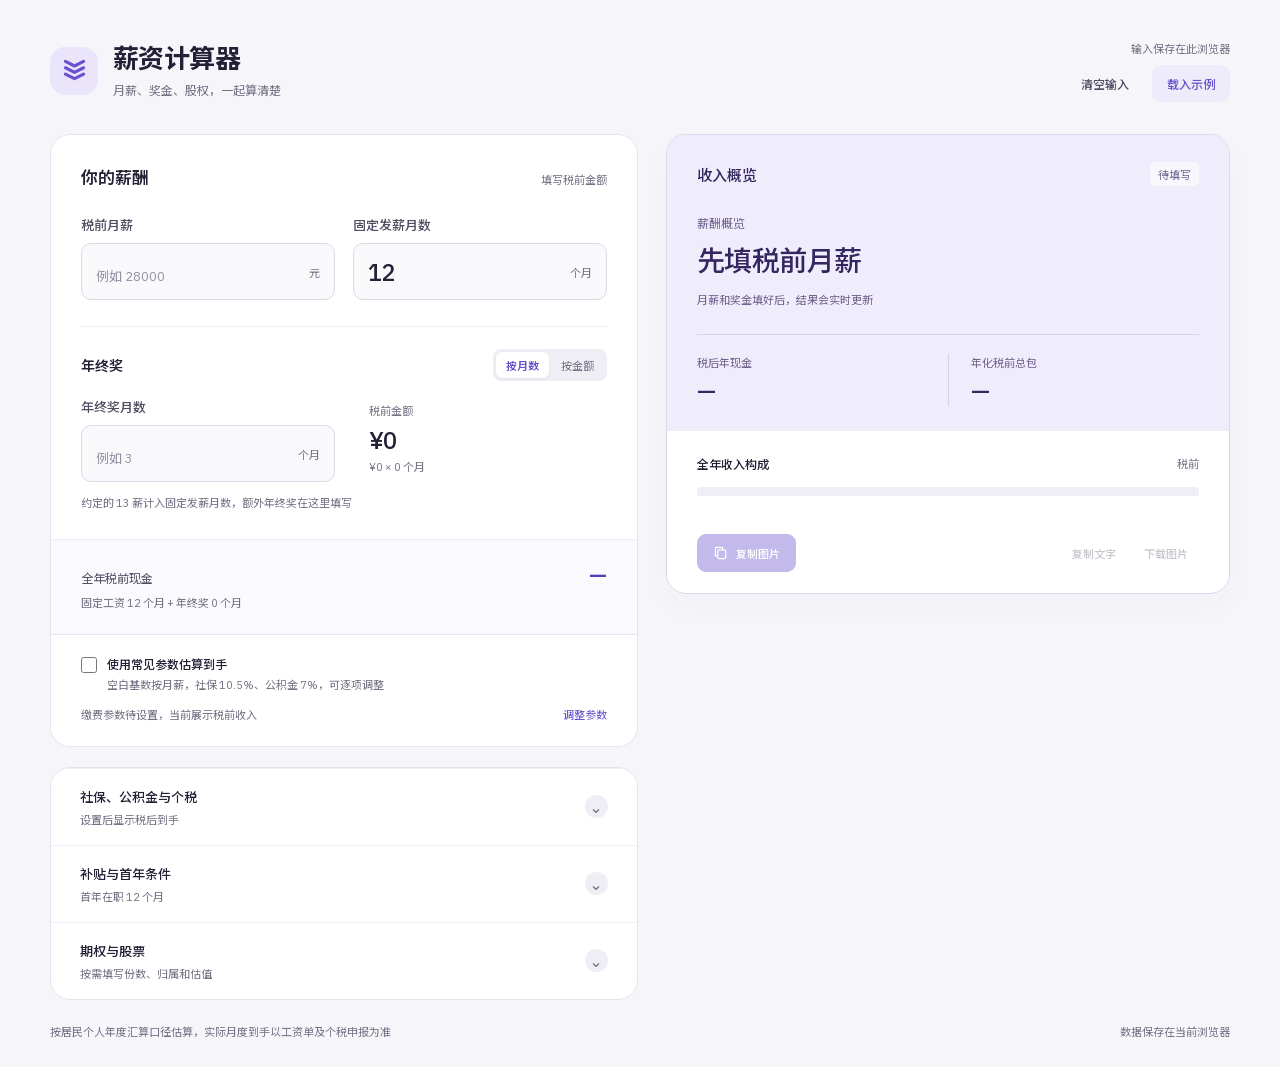
==== commit fcf433d2: "Refine salary inputs and redesign result sharing" ====
--- a/index.html
+++ b/index.html
@@ -3,8 +3,8 @@
 <head>
   <meta charset="utf-8">
   <meta name="viewport" content="width=device-width, initial-scale=1">
-  <meta name="theme-color" content="#f2f5f6">
-  <meta name="description" content="在线薪资计算器，估算税后工资、月均到手、年终奖、首年收入和期权归属。支持社保、公积金及个税参数自定义，数据保存在本地浏览器。">
+  <meta name="theme-color" content="#f6f6fa">
+  <meta name="description" content="在线薪资计算器，按月薪和年终奖月数，估算税后工资、全年收入、首年现金和期权归属。支持社保、公积金及个税参数自定义，数据保存在本地浏览器。">
   <meta property="og:type" content="website">
   <meta property="og:locale" content="zh_CN">
   <meta property="og:title" content="薪资计算器 - 税后工资、年终奖与期权估算">
@@ -16,1217 +16,181 @@
   <script type="application/ld+json">
     {"@context":"https://schema.org","@type":"WebApplication","name":"薪资计算器","url":"https://mx-pai.cn/salary-calculator/","applicationCategory":"FinanceApplication","operatingSystem":"Any","inLanguage":"zh-CN","description":"在线计算税后工资、月均到手、年终奖、首年收入和期权归属，缴费参数可自定义。"}
   </script>
-  <style>
-    @font-face {
-      font-family: "Plex Sub";
-      src: url(fonts/plex-sans-subset.woff2) format("woff2");
-      font-weight: 100 700;
-      font-display: swap;
-    }
-    @font-face {
-      font-family: "Noto Sub";
-      src: url(fonts/noto-sans-sc-subset.woff2) format("woff2");
-      font-weight: 100 900;
-      font-display: swap;
-    }
-
-    :root {
-      color-scheme: light;
-      /* 版面 */
-      --page: #edf2f3;
-      --paper: #fff;
-      --paper-warm: #f8f8f2;
-      --ink: #1b303b;
-      --ink-soft: #405763;
-      --muted: #5b6f7b;
-      --placeholder: #64777f;
-      /* 描边与填充 */
-      --line: #d8e2e5;
-      --line-soft: #e9eff0;
-      --border: #c8d5d9;
-      --border-strong: #8fa7ad;
-      --field-bg: #fbfcfc;
-      --hover-bg: #f8fbfb;
-      /* 数据色 */
-      --cash: #197e76;
-      --cash-dark: #126c65;
-      --equity: #bb842f;
-      --equity-dark: #b99258;
-      --signon: #7a8b93;
-      /* 单据抬头 */
-      --hero: #103e32;
-      --hero-raised: #194b3d;
-      --hero-ink: #f2f3e9;
-      --hero-soft: #c3d3ca;
-      --hero-border: #7c9b8d;
-      --hero-border-hover: #c4d8ca;
-      --accent: #d8e794;
-      --accent-hover: #e4f0b2;
-      --accent-ink: #173d32;
-      --chip-ink: #dbe8ab;
-      /* 状态 */
-      --danger: #a8432c;
-      --danger-line: #c0654c;
-      --danger-bg: #fdf3f0;
-      --danger-bg-hover: #fbe9e3;
-      --focus-halo: #73a8d4;
-      /* 字重：只保留四档。可变字体上这四档都有真实字形，
-         字体加载失败回落 PingFang / 雅黑时同样落在真实档位上 */
-      --w-body: 400;
-      --w-label: 500;
-      --w-title: 600;
-      --w-display: 700;
-      --radius: 8px;
-      font-family: "Plex Sub", "Noto Sub", "PingFang SC", "Microsoft YaHei", system-ui, sans-serif;
-      font-synthesis: none;
-      text-rendering: optimizeLegibility;
-    }
-
-    * { box-sizing: border-box; }
-    body { min-width: 320px; min-height: 100vh; margin: 0; background: var(--page); color: var(--ink); }
-    button, input, select { font: inherit; }
-    h1, h2, h3, p { margin: 0; }
-
-    .shell { width: min(1560px, calc(100% - 64px)); margin: 0 auto; padding: 36px 0 44px; }
-    .masthead { display: flex; align-items: flex-end; justify-content: space-between; gap: 28px; margin-bottom: 25px; }
-    h1 { font-size: clamp(30px, 3vw, 38px); font-weight: var(--w-display); line-height: 1.17; }
-    .intro { margin-top: 9px; color: var(--muted); font-size: 15px; line-height: 1.55; }
-    .mast-actions { display: flex; flex-direction: column; align-items: flex-end; gap: 11px; }
-    .local-note { color: var(--muted); font-size: 12px; }
-    .action-buttons { display: flex; gap: 9px; }
-
-    .text-button, .copy-button {
-      min-height: 40px;
-      padding: 0 15px;
-      border: 1px solid var(--border);
-      border-radius: 6px;
-      background: var(--paper);
-      color: var(--ink);
-      cursor: pointer;
-      font-size: 13px;
-      font-weight: var(--w-title);
-      transition: border-color .16s ease, background-color .16s ease, transform .08s ease;
-    }
-    .text-button:active, .copy-button:active { transform: translateY(1px); }
-    .text-button:hover, .copy-button:hover { border-color: var(--border-strong); background: var(--hover-bg); }
-    .text-button#reset-button { border-color: var(--cash); background: var(--cash); color: var(--paper); }
-    .text-button#reset-button:hover { border-color: var(--cash-dark); background: var(--cash-dark); }
-    .text-button#clear-button.is-confirming { border-color: var(--danger-line); background: var(--danger-bg); color: var(--danger); }
-    .text-button#clear-button.is-confirming:hover { border-color: var(--danger); background: var(--danger-bg-hover); }
-    .text-button:focus-visible, .copy-button:focus-visible, input:focus-visible, select:focus-visible {
-      outline: 3px solid var(--focus-halo);
-      outline-offset: 2px;
-    }
-
-    .layout { display: grid; grid-template-columns: minmax(0, 1.08fr) minmax(360px, .92fr); align-items: start; gap: 22px; }
-    .form-panel, .result-panel { min-width: 0; border: 1px solid var(--line); border-radius: var(--radius); background: var(--paper); }
-    .form-panel { overflow: hidden; }
-    .form-section { padding: 25px 27px; }
-    .form-section + .form-section { border-top: 1px solid var(--line-soft); }
-    .section-heading { display: flex; align-items: baseline; justify-content: space-between; gap: 14px; margin-bottom: 20px; }
-    .section-heading h2 { font-size: 18px; font-weight: var(--w-title); }
-    .section-heading span { color: var(--muted); font-size: 12px; }
-
-    .fields { display: grid; grid-template-columns: repeat(2, minmax(0, 1fr)); gap: 18px 18px; }
-    .field { min-width: 0; }
-    .field.wide { grid-column: 1 / -1; }
-    .field label { display: block; margin-bottom: 7px; color: var(--ink-soft); font-size: 13px; font-weight: var(--w-title); }
-    .entry { display: flex; min-height: 48px; align-items: center; padding: 0 13px; border: 1px solid var(--border); border-radius: 6px; background: var(--field-bg); transition: border-color .16s ease, background-color .16s ease; }
-    .entry:focus-within { border-color: var(--cash); background: var(--paper); }
-    .entry input, .entry select { width: 100%; min-width: 0; padding: 0; border: 0; outline: 0; background: transparent; color: var(--ink); }
-    .entry input { font-size: 17px; font-weight: var(--w-label); font-variant-numeric: tabular-nums; }
-    .entry input::placeholder { color: var(--placeholder); font-size: 13px; font-weight: var(--w-body); }
-    .entry select { cursor: pointer; font-size: 14px; }
-    .entry input::-webkit-inner-spin-button, .entry input::-webkit-outer-spin-button { margin: 0; appearance: none; }
-    .entry input[type="number"] { appearance: textfield; }
-    .unit { flex: 0 0 auto; margin-left: 9px; color: var(--muted); font-size: 12px; }
-    .hint { margin-top: 6px; color: var(--muted); font-size: 11px; line-height: 1.45; }
-    .section-tip { margin-top: 15px; color: var(--muted); font-size: 12px; line-height: 1.55; }
-
-    .tax-explainer { margin-top: 17px; padding-top: 14px; border-top: 1px solid var(--line-soft); color: var(--muted); font-size: 11px; line-height: 1.7; }
-    .tax-explainer a { color: var(--cash); text-underline-offset: 2px; }
-
-    .result-panel {
-      position: sticky;
-      top: 18px;
-      max-height: calc(100vh - 36px);
-      overflow-x: hidden;
-      overflow-y: auto;
-      overscroll-behavior: contain;
-      scrollbar-gutter: stable;
-      background: var(--paper-warm);
-    }
-    .result-top { padding: 0 27px 22px; }
-    .result-hero { position: relative; margin: 0 -27px; padding: 24px 27px 25px; overflow: hidden; border-bottom: 2px solid var(--equity-dark); background: var(--hero); color: var(--hero-ink); }
-    .result-label { display: flex; align-items: center; justify-content: space-between; gap: 14px; }
-    .result-label h2 { font-size: 17px; font-weight: var(--w-title); }
-    .example-tag { padding: 3px 9px; border: 1px solid rgba(216, 231, 148, .34); border-radius: 4px; background: rgba(216, 231, 148, .14); color: var(--chip-ink); font-size: 11px; }
-    .assumption-option { display: flex; align-items: flex-start; gap: 11px; margin-top: 15px; padding: 13px 15px; border: 1px solid var(--line); border-radius: 6px; background: var(--paper); color: var(--ink); cursor: pointer; }
-    .assumption-option input { width: 17px; height: 17px; flex: 0 0 17px; margin: 2px 0 0; accent-color: var(--cash); }
-    .assumption-option strong, .assumption-option small { display: block; }
-    .assumption-option strong { font-size: 13px; font-weight: var(--w-title); }
-    .assumption-option small { margin-top: 4px; color: var(--muted); font-size: 11px; line-height: 1.5; }
-    .net-label { margin-top: 22px; color: var(--hero-soft); font-size: 13px; }
-    .total { margin-top: 5px; font-variant-numeric: tabular-nums; white-space: nowrap; }
-    .total.net-total { color: var(--accent); font-size: clamp(39px, 4vw, 49px); font-weight: var(--w-display); line-height: 1.17; }
-    .total.net-total.is-pending { color: var(--hero-soft); font-size: 23px; font-weight: var(--w-label); }
-    .total-caption { min-height: 34px; margin-top: 7px; color: var(--hero-soft); font-size: 12px; line-height: 1.55; }
-    .net-secondary { margin: 6px 0 0; color: var(--hero-soft); font-size: 12px; font-variant-numeric: tabular-nums; }
-    /* 主数字每次按键都变，不能是 live region：读屏会跟着敲键一路复读。
-       改由这个隐藏节点在停止输入后播报一次 */
-    .visually-hidden {
-      position: absolute;
-      width: 1px;
-      height: 1px;
-      overflow: hidden;
-      clip-path: inset(50%);
-      white-space: nowrap;
-    }
-    .result-actions { display: flex; align-items: center; flex-wrap: wrap; gap: 9px; margin-top: 13px; }
-    .copy-button { border-color: var(--hero-border); background: transparent; color: var(--hero-ink); }
-    .copy-button:hover { border-color: var(--hero-border-hover); background: var(--hero-raised); }
-    #copy-image { border-color: var(--accent); background: var(--accent); color: var(--accent-ink); }
-    #copy-image:hover { border-color: var(--accent-hover); background: var(--accent-hover); }
-    #action-status { color: var(--hero-soft); font-size: 11px; }
-
-    .result-kpis { display: grid; grid-template-columns: 1fr 1fr; margin-top: 18px; border-bottom: 1px solid var(--line); }
-    .result-kpis > div { padding: 14px 14px 14px 0; }
-    .result-kpis > div + div { padding-left: 17px; border-left: 1px solid var(--line); }
-    .result-kpis span { display: block; color: var(--muted); font-size: 11px; }
-    .result-kpis strong { display: block; margin-top: 5px; color: var(--ink); font-size: 16px; font-variant-numeric: tabular-nums; }
-
-    .mix-heading { display: flex; justify-content: space-between; gap: 12px; margin-top: 19px; color: var(--muted); font-size: 11px; }
-    .mix-heading span:last-child { color: var(--muted); }
-    .splitbar { display: flex; width: 100%; height: 8px; margin: 9px 0 18px; overflow: hidden; border-radius: 1px; background: var(--line-soft); }
-    .splitbar .cash-fill { background: var(--cash); }
-    .splitbar .equity-fill { background: var(--equity); }
-    .splitbar .cash-fill, .splitbar .equity-fill { transition: width .18s ease; }
-    .breakdown { display: grid; gap: 0; }
-    /* 单据行：项目名与金额之间用点线引导线拉通，行与行之间不再画实线。
-       dotted 的点距由浏览器决定（规范未定义），所以只把它当视觉语言，不做像素级对齐，
-       也不给它做生长动画——scaleX 会把点拉成椭圆 */
-    .breakdown-row { display: flex; align-items: baseline; gap: 10px; color: var(--muted); font-size: 12px; }
-    .breakdown-row + .breakdown-row { margin-top: 11px; }
-    /* 点线引导线的点距用背景点阵控制：border 的 dotted 点距是规范未定义的、各浏览器不一，
-       实测在 2x 下过稀；这里固定 4px 点距，与导出的虚线一致 */
-    .leader {
-      flex: 1 1 auto;
-      min-width: 10px;
-      height: 2px;
-      background-image: radial-gradient(circle at 1px 1px, var(--line) 1px, transparent 1.3px);
-      background-repeat: repeat-x;
-      background-position: left bottom;
-      background-size: 4px 2px;
-    }
-    .breakdown-row strong { flex: 0 0 auto; color: var(--ink); font-size: 13px; font-weight: var(--w-title); font-variant-numeric: tabular-nums; text-align: right; }
-    /* 合计：2px 实线 + 加重文字。不用 double——它的两条线共享 border-width，细宽会塌成一条 */
-    .result-divider { height: 2px; margin: 18px 0 14px; background: var(--line); }
-    .first-year { display: flex; align-items: baseline; gap: 10px; color: var(--ink-soft); font-size: 12px; font-weight: var(--w-label); }
-    .first-year strong { flex: 0 0 auto; margin-left: auto; color: var(--cash); font-size: 15px; font-weight: var(--w-title); font-variant-numeric: tabular-nums; text-align: right; }
-    .gross-first-year { margin-top: 11px; }
-
-    .result-more { border-top: 1px solid var(--line); }
-    .timeline { padding: 20px 27px 22px; }
-    .timeline-head { display: flex; align-items: baseline; justify-content: space-between; gap: 14px; margin-bottom: 15px; }
-    .timeline-head h2 { font-size: 14px; font-weight: var(--w-title); }
-    .timeline-head span { color: var(--muted); font-size: 11px; }
-    .year-list { display: grid; gap: 14px; }
-    .year-row { display: grid; grid-template-columns: 52px minmax(0, 1fr) auto; align-items: center; gap: 11px; }
-    .year-name { color: var(--muted); font-size: 11px; white-space: nowrap; }
-    .year-total { color: var(--ink); font-size: 12px; font-variant-numeric: tabular-nums; white-space: nowrap; }
-    .year-track { display: flex; min-width: 0; height: 7px; overflow: hidden; border-radius: 3px; background: var(--line-soft); }
-    .year-track span { height: 100%; }
-    .year-cash { background: var(--cash); }
-    .year-equity { background: var(--equity); }
-    .year-sign-on { background: var(--signon); }
-    .timeline-foot { display: flex; flex-wrap: wrap; align-items: center; gap: 12px; margin-top: 17px; color: var(--muted); font-size: 11px; }
-    .legend { display: inline-flex; align-items: center; gap: 6px; }
-    .swatch { width: 8px; height: 8px; flex: 0 0 8px; background: var(--cash); }
-    .swatch.equity { background: var(--equity); }
-    .swatch.sign-on { background: var(--signon); }
-    .total-four-year { margin-left: auto; color: var(--ink); font-variant-numeric: tabular-nums; }
-
-    .scenario-box { padding: 0 27px 23px; }
-    .scenario-head { display: flex; align-items: baseline; justify-content: space-between; gap: 13px; margin-bottom: 11px; }
-    .scenario-head h2 { font-size: 13px; font-weight: var(--w-title); }
-    .scenario-head span { color: var(--muted); font-size: 11px; }
-    .scenario-list { display: grid; grid-template-columns: repeat(3, minmax(0, 1fr)); gap: 12px; }
-    .scenario { padding: 9px 10px 9px 0; border-top: 1px solid var(--line); }
-    .scenario span { display: block; color: var(--muted); font-size: 11px; }
-    .scenario strong { display: block; margin-top: 6px; color: var(--ink); font-size: 12px; font-variant-numeric: tabular-nums; }
-    .empty-result { color: var(--muted); font-size: 12px; line-height: 1.5; }
-    .tax-breakdown { margin-top: 14px; }
-    .footer { display: flex; justify-content: space-between; gap: 22px; margin-top: 15px; color: var(--muted); font-size: 11px; line-height: 1.6; }
-    .footer span:last-child { white-space: nowrap; }
-
-    @media (max-width: 920px) {
-      .layout { grid-template-columns: minmax(0, 1fr); }
-      /* 右栏落到表单下方后不再跟随滚动，内层滚动区必须撤掉，
-         否则短屏手机上是「页面里再套一个滚动区」 */
-      .result-panel { position: static; max-height: none; overflow: visible; scrollbar-gutter: auto; }
-    }
-
-    @media (max-width: 560px) {
-      .shell { width: calc(100% - 30px); padding: 22px 0 30px; }
-      .masthead { align-items: flex-start; flex-direction: column; gap: 14px; margin-bottom: 18px; }
-      .mast-actions { width: 100%; align-items: center; flex-direction: row; justify-content: space-between; gap: 9px; }
-      .text-button { min-height: 37px; padding: 0 10px; font-size: 12px; }
-      .layout { gap: 13px; }
-      .form-section { padding: 19px 16px; }
-      .section-heading { align-items: flex-start; flex-direction: column; gap: 5px; margin-bottom: 15px; }
-      .fields { grid-template-columns: minmax(0, 1fr); gap: 14px; }
-      .field.wide { grid-column: auto; }
-      .result-top { padding: 0 17px 19px; }
-      .result-hero { margin-right: -17px; margin-left: -17px; padding: 20px 17px 21px; }
-      .total.net-total { font-size: 39px; }
-      .result-kpis > div { padding-right: 8px; }
-      .result-kpis > div + div { padding-left: 10px; }
-      .timeline { padding-right: 17px; padding-left: 17px; }
-      .scenario-box { padding-right: 17px; padding-left: 17px; }
-      .scenario-list { gap: 8px; }
-      .scenario { padding-right: 4px; }
-      .footer { flex-direction: column; gap: 4px; }
-      .footer span:last-child { white-space: normal; }
-    }
-
-    /* 放在样式表末尾：同特异性时后者胜出，不需要 !important。
-       减弱而不是全删——保留颜色过渡，去掉位移 */
-    @media (prefers-reduced-motion: reduce) {
-      .text-button,
-      .copy-button,
-      .entry,
-      .splitbar .cash-fill,
-      .splitbar .equity-fill { transition: none; }
-      .text-button:active,
-      .copy-button:active { transform: none; }
-    }
-  </style>
+  <link rel="stylesheet" href="styles.css?v=20261022c">
 </head>
 <body>
   <main class="shell">
     <header class="masthead">
-      <div>
-        <h1>薪资计算器</h1>
-        <p class="intro">比较税后现金、年终奖、首年条件与期权归属</p>
-      </div>
-      <div class="mast-actions">
-        <span class="local-note" id="storage-note">输入保存在此浏览器</span>
-        <div class="action-buttons">
-          <button class="text-button" id="clear-button" type="button">清空输入</button>
-          <button class="text-button" id="reset-button" type="button">载入示例</button>
+      <div class="brand"><span class="brand-mark" aria-hidden="true"><svg viewBox="0 0 32 32" fill="none"><path d="M6 20 16 25 26 20M6 13 16 18 26 13M6 6 16 11 26 6" stroke="currentColor" stroke-width="3.5" stroke-linecap="round" stroke-linejoin="round"/></svg></span><div><h1>薪资计算器</h1><p class="intro">月薪、奖金、股权，一起算清楚</p></div></div>
+      <div class="mast-actions"><span class="local-note" id="storage-note">输入保存在此浏览器</span><div class="action-buttons"><button class="text-button" id="clear-button" type="button">清空输入</button><button class="text-button" id="reset-button" type="button">载入示例</button></div></div>
+    </header>
+    <noscript><p class="validation-summary">请启用 JavaScript 后使用薪资计算器</p></noscript>
+    <div class="layout">
+      <section class="primary-form" aria-labelledby="salary-title">
+        <div class="section-heading"><h2 id="salary-title">你的薪酬</h2><span>填写税前金额</span></div>
+        <div class="validation-summary" id="income-errors" role="alert" hidden></div>
+        <div class="fields">
+<div class="field">
+      <label for="monthly-salary">税前月薪</label>
+      <div class="entry"><input id="monthly-salary" data-key="monthlySalary" type="number" min="0" step="100" inputmode="decimal" placeholder="例如 28000" aria-describedby="error-monthlySalary"><span class="unit">元</span></div>
+      <p class="field-error" id="error-monthlySalary" data-error-for="monthlySalary" hidden></p>
+    </div><div class="field">
+      <label for="salary-months">固定发薪月数</label>
+      <div class="entry"><input id="salary-months" data-key="salaryMonths" type="number" min="0" step="0.5" max="24" inputmode="decimal" placeholder="12" aria-describedby="error-salaryMonths"><span class="unit">个月</span></div>
+      <p class="field-error" id="error-salaryMonths" data-error-for="salaryMonths" hidden></p>
+    </div>
+          <div class="bonus-block">
+            <div class="bonus-header"><span>年终奖</span><div class="bonus-switch" role="group" aria-label="年终奖填写方式"><button type="button" data-bonus-mode="months" aria-pressed="true">按月数</button><button type="button" data-bonus-mode="amount" aria-pressed="false">按金额</button></div></div>
+            <input id="bonus-input-mode" data-key="bonusMode" type="hidden" value="months">
+            <div class="bonus-fields"><div data-bonus-panel="months"><div class="field">
+      <label for="bonus-months">年终奖月数</label>
+      <div class="entry"><input id="bonus-months" data-key="bonusMonths" type="number" min="0" step="0.5" max="36" inputmode="decimal" placeholder="例如 3" aria-describedby="error-bonusMonths"><span class="unit">个月</span></div>
+      <p class="field-error" id="error-bonusMonths" data-error-for="bonusMonths" hidden></p>
+    </div></div><div data-bonus-panel="amount" hidden><div class="field">
+      <label for="annual-bonus">年终奖税前金额</label>
+      <div class="entry"><input id="annual-bonus" data-key="annualBonus" type="number" min="0" step="1000" inputmode="decimal" placeholder="例如 84000" aria-describedby="error-annualBonus"><span class="unit">元 / 年</span></div>
+      <p class="field-error" id="error-annualBonus" data-error-for="annualBonus" hidden></p>
+    </div></div><div class="bonus-equivalent"><span id="bonus-equivalent-label">税前金额</span><strong id="bonus-equivalent">¥0</strong><small id="bonus-expression">随月薪自动换算</small></div></div>
+            <p class="hint">约定的 13 薪计入固定发薪月数，额外年终奖在这里填写</p>
+          </div>
         </div>
-      </div>
-    </header>
-
-    <div class="layout">
-      <section class="form-panel" aria-label="薪酬方案输入">
-        <div class="form-section">
-          <div class="section-heading">
-            <h2>一、工资与奖金</h2>
-            <span>月薪为税前金额</span>
-          </div>
-          <div class="fields">
-            <div class="field">
-              <label for="monthly-salary">税前月薪</label>
-              <div class="entry"><input id="monthly-salary" data-key="monthlySalary" type="number" min="0" step="100" inputmode="decimal" placeholder="例如 28000"><span class="unit">元</span></div>
-            </div>
-            <div class="field">
-              <label for="salary-months">固定工资月数</label>
-              <div class="entry"><input id="salary-months" data-key="salaryMonths" type="number" min="0" max="24" step="0.5" inputmode="decimal" value="12"><span class="unit">个月</span></div><p class="hint">默认 12 个月，可按 offer 修改</p>
-            </div>
-            <div class="field">
-              <label for="annual-bonus">年终奖税前总额</label>
-              <div class="entry"><input id="annual-bonus" data-key="annualBonus" type="number" min="0" step="1000" inputmode="decimal" placeholder="没有就填 0"><span class="unit">元 / 年</span></div>
-            </div>
-            <div class="field">
-              <label for="annual-allowance">年度现金补贴</label>
-              <div class="entry"><input id="annual-allowance" data-key="annualAllowance" type="number" min="0" step="100" inputmode="decimal" placeholder="没有就填 0"><span class="unit">元 / 年</span></div>
-            </div>
-          </div>
-          <p class="section-tip">固定工资月数包含 13 薪；年终奖填写预计发放的税前金额</p>
-        </div>
-
-        <section class="form-section">
-          <div class="section-heading">
-            <h2>二、签字费与首年条件</h2>
-            <span>入职月份、试用期、分期和追回风险</span>
-          </div>
-          <div class="fields">
-            <div class="field">
-              <label for="sign-on-year1">签字费首年发放</label>
-              <div class="entry"><input id="sign-on-year1" data-key="signOnYear1" type="number" min="0" step="1000" inputmode="decimal" placeholder="没有就填 0"><span class="unit">元</span></div>
-            </div>
-            <div class="field">
-              <label for="first-year-months">首年在职月数</label>
-              <div class="entry"><input id="first-year-months" data-key="firstYearMonths" type="number" min="0" max="12" step="1" inputmode="numeric" value="12"><span class="unit">个月</span></div>
-            </div>
-            <div class="field">
-              <label for="probation-months">试用期月数</label>
-              <div class="entry"><input id="probation-months" data-key="probationMonths" type="number" min="0" max="12" step="1" inputmode="numeric" value="0"><span class="unit">个月</span></div>
-            </div>
-            <div class="field">
-              <label for="probation-rate">试用期薪资比例</label>
-              <div class="entry"><input id="probation-rate" data-key="probationRate" type="number" min="0" max="100" step="1" inputmode="decimal" value="100"><span class="unit">%</span></div>
-            </div>
-            <div class="field">
-              <label for="sign-on-year2">签字费次年发放</label>
-              <div class="entry"><input id="sign-on-year2" data-key="signOnYear2" type="number" min="0" step="1000" inputmode="decimal" placeholder="没有就填 0"><span class="unit">元</span></div>
-            </div>
-            <div class="field wide">
-              <label for="sign-on-reserve">首年追回风险预留</label>
-              <div class="entry"><input id="sign-on-reserve" data-key="signOnReserve" type="number" min="0" step="1000" inputmode="decimal" placeholder="没有就填 0"><span class="unit">税后现金元</span></div>
-            </div>
-          </div>
-        </section>
-
-        <section class="form-section">
-          <div class="section-heading">
-            <h2>三、社保、公积金与个税</h2>
-            <span>关闭常见估算后填写四项缴费参数</span>
-          </div>
-          <div class="fields">
-              <div class="field">
-                <label for="social-base">社保缴费基数</label>
-                <div class="entry"><input id="social-base" data-key="socialBase" type="number" min="0" step="100" inputmode="decimal" placeholder="常见值：月薪"><span class="unit">元 / 月</span></div>
-              </div>
-              <div class="field">
-                <label for="social-rate">社保个人比例</label>
-                <div class="entry"><input id="social-rate" data-key="socialRate" type="number" min="0" max="30" step="0.1" inputmode="decimal" placeholder="常见值：10.5"><span class="unit">%</span></div>
-              </div>
-              <div class="field">
-                <label for="social-floor">社保基数下限</label>
-                <div class="entry"><input id="social-floor" data-key="socialFloor" type="number" min="0" step="1" inputmode="decimal" placeholder="留空不限"><span class="unit">元 / 月</span></div>
-              </div>
-              <div class="field">
-                <label for="social-ceiling">社保基数上限</label>
-                <div class="entry"><input id="social-ceiling" data-key="socialCeiling" type="number" min="0" step="1" inputmode="decimal" placeholder="留空不限"><span class="unit">元 / 月</span></div>
-              </div>
-              <div class="field">
-                <label for="housing-base">公积金缴费基数</label>
-                <div class="entry"><input id="housing-base" data-key="housingBase" type="number" min="0" step="100" inputmode="decimal" placeholder="常见值：月薪"><span class="unit">元 / 月</span></div>
-              </div>
-              <div class="field">
-                <label for="housing-rate">公积金个人比例</label>
-                <div class="entry"><input id="housing-rate" data-key="housingRate" type="number" min="0" max="30" step="0.1" inputmode="decimal" placeholder="常见值：7"><span class="unit">%</span></div>
-              </div>
-              <div class="field">
-                <label for="housing-floor">公积金基数下限</label>
-                <div class="entry"><input id="housing-floor" data-key="housingFloor" type="number" min="0" step="1" inputmode="decimal" placeholder="留空不限"><span class="unit">元 / 月</span></div>
-              </div>
-              <div class="field">
-                <label for="housing-ceiling">公积金基数上限</label>
-                <div class="entry"><input id="housing-ceiling" data-key="housingCeiling" type="number" min="0" step="1" inputmode="decimal" placeholder="留空不限"><span class="unit">元 / 月</span></div>
-              </div>
-              <div class="field">
-                <label for="special-deduction">年度专项附加扣除</label>
-                <div class="entry"><input id="special-deduction" data-key="specialDeduction" type="number" min="0" step="1000" inputmode="decimal" placeholder="空白按 0 元"><span class="unit">元 / 年</span></div>
-              </div>
-              <div class="field">
-                <label for="bonus-tax-mode">年终奖计税方式</label>
-                <div class="entry"><select id="bonus-tax-mode" data-key="bonusTaxMode"><option value="auto">自动比较</option><option value="combined">并入综合所得</option><option value="separate">单独计税</option></select></div>
-              </div>
-            </div>
-            <p class="tax-explainer">空白缴费参数须先选择右侧常见估算；选择后，<span id="tax-explainer-rates">基数按月薪、社保个人比例按 10.5%、公积金按 7%</span>，已填写的项目会覆盖常见值；填了基数上下限时，按月薪推算的基数会被约束在该区间内。专项附加扣除空白按 0 元估算。税额按居民个人年度综合所得计算，实际预扣和汇算以工资单及申报为准；全年一次性奖金单独计税仅适用于符合条件的收入，<a href="https://www.chinatax.gov.cn/n810219/n810744/n3752930/n3752974/c3970366/content.html" target="_blank" rel="noreferrer">查看税务总局税法说明</a></p>
-        </section>
-
-        <section class="form-section">
-          <div class="section-heading">
-            <h2>四、期权与股票</h2>
-            <span>归属节奏、行权价和估值情景</span>
-          </div>
-          <div class="fields">
-            <div class="field">
-              <label for="equity-units">授予总份数</label>
-              <div class="entry"><input id="equity-units" data-key="equityUnits" type="number" min="0" step="1000" inputmode="decimal" placeholder="没有就填 0"><span class="unit">份</span></div>
-            </div>
-            <div class="field">
-              <label for="vesting-years">归属周期</label>
-              <div class="entry"><input id="vesting-years" data-key="vestingYears" type="number" min="0.25" max="20" step="0.25" inputmode="decimal" value="4"><span class="unit">年</span></div>
-            </div>
-            <div class="field">
-              <label for="cliff-months">首期等待期</label>
-              <div class="entry"><input id="cliff-months" data-key="cliffMonths" type="number" min="0" max="120" step="1" inputmode="numeric" value="12"><span class="unit">个月</span></div>
-            </div>
-            <div class="field">
-              <label for="strike-price">行权价</label>
-              <div class="entry"><input id="strike-price" data-key="strikePrice" type="number" min="0" step="0.1" inputmode="decimal" placeholder="RSU 填 0"><span class="unit">元 / 份</span></div>
-            </div>
-            <div class="field">
-              <label for="share-low">低位估值</label>
-              <div class="entry"><input id="share-low" data-key="shareLow" type="number" min="0" step="0.1" inputmode="decimal" placeholder="元 / 份"><span class="unit">元 / 份</span></div>
-            </div>
-            <div class="field">
-              <label for="share-base">基准估值</label>
-              <div class="entry"><input id="share-base" data-key="shareBase" type="number" min="0" step="0.1" inputmode="decimal" placeholder="元 / 份"><span class="unit">元 / 份</span></div>
-            </div>
-            <div class="field">
-              <label for="share-high">高位估值</label>
-              <div class="entry"><input id="share-high" data-key="shareHigh" type="number" min="0" step="0.1" inputmode="decimal" placeholder="元 / 份"><span class="unit">元 / 份</span></div>
-            </div>
-          </div>
-          <p class="section-tip">股权估值不计入税后现金，未考虑流动性折价和离职失效条件</p>
-        </section>
+        <div class="income-summary"><div><span>全年税前现金</span><strong id="cash-preview">—</strong></div><p id="income-formula">固定工资 + 年终奖 + 现金补贴</p></div>
+        <div class="tax-quick">          <label class="assumption-option" for="use-default-tax"><input id="use-default-tax" data-key="useDefaultTax" type="checkbox"><span><strong>使用常见参数估算到手</strong><small>空白基数按月薪，社保 10.5%、公积金 7%，可逐项调整</small></span></label>
+          <div class="result-note"><p id="assumption-hint">缴费参数待设置，当前展示税前收入</p><button class="view-link" id="edit-tax" type="button">调整参数</button></div>
+</div>
       </section>
 
-      <aside class="result-panel" aria-label="薪酬计算结果">
-        <div class="result-top">
-          <div class="result-hero">
-            <div class="result-label"><h2>薪酬估算单</h2><span class="example-tag" id="example-tag">待填写</span></div>
-            <div class="net-label">税后月均到手</div>
-            <div class="total net-total" id="monthly-net">待填写月薪</div>
-            <p class="net-secondary" id="monthly-with-bonus" hidden></p>
-            <p class="total-caption" id="result-caption">填写税前月薪后开始估算</p>
-            <div class="result-actions">
-              <button class="copy-button" id="copy-results" type="button">复制估算结果</button>
-              <button class="copy-button" id="copy-image" type="button">复制图片</button>
-              <button class="copy-button" id="download-image" type="button">下载 PNG</button>
-              <span id="action-status" role="status" aria-live="polite" aria-atomic="true"></span>
-            </div>
-            <p class="visually-hidden" id="result-announcer" role="status" aria-live="polite" aria-atomic="true"></p>
+      <aside class="result-panel" id="results" aria-label="薪酬计算结果">
+        <div class="result-hero">
+          <div class="result-label"><h2>收入概览</h2><span class="example-tag" id="example-tag">待填写</span></div>
+          <div class="net-label" id="headline-label">薪酬概览</div><div class="net-total is-pending" id="monthly-net">先填税前月薪</div>
+          <p class="net-secondary" id="monthly-with-bonus" hidden></p><p class="total-caption" id="result-caption">月薪和奖金填好后，结果会实时更新</p>
+
+          <p class="visually-hidden" id="result-announcer" role="status" aria-live="polite" aria-atomic="true"></p>
+          <div class="result-kpis" id="result-kpis"></div>
+        </div>
+        <div class="result-body">
+          <div class="mix-heading"><h3>全年收入构成</h3><span>税前</span></div><div class="splitbar" aria-label="现金与股权构成比例"><span class="cash-fill" id="cash-fill"></span><span class="equity-fill" id="equity-fill"></span></div>
+          <div id="income-breakdown"></div><div class="deductions" id="deduction-breakdown"></div>
+          <div class="first-year-group" id="first-year-results"></div>
+        </div>
+        <div class="result-actions"><button class="copy-button" id="copy-results" type="button" disabled>复制文字</button><button class="copy-button" id="copy-image" type="button" disabled><svg viewBox="0 0 20 20" width="16" height="16" fill="none" aria-hidden="true"><rect x="6" y="6" width="10" height="11" rx="2" stroke="currentColor" stroke-width="1.5"/><path d="M12 6V4a1 1 0 0 0-1-1H4a1 1 0 0 0-1 1v9a1 1 0 0 0 1 1h2" stroke="currentColor" stroke-width="1.5"/></svg>复制图片</button><button class="copy-button" id="download-image" type="button" disabled>下载图片</button><span id="action-status" role="status" aria-live="polite" aria-atomic="true"></span></div>
+        <details class="result-more"><summary>查看四年收入与股权估值<span class="disclosure" aria-hidden="true">⌄</span></summary>
+          <section class="timeline" aria-labelledby="timeline-title"><div class="timeline-head"><h3 id="timeline-title">四年收入与归属</h3><span>首年按在职月数折算</span></div><div class="year-list" id="year-list"></div><div class="timeline-foot"><span class="legend"><i class="swatch"></i>经常性现金</span><span class="legend"><i class="swatch equity"></i>归属估值</span><span class="legend"><i class="swatch sign-on"></i>签字费</span><span class="total-four-year" id="four-year-total"></span></div></section>
+          <div class="scenario-box"><div class="scenario-head"><h3>股权估值情景</h3><span>年化税前总包</span></div><div class="scenario-list" id="scenario-list"></div><div class="tax-breakdown first-year"><span>首年预计行权资金</span><strong id="exercise-cost">—</strong></div></div>
+        </details>
+      </aside>
+
+      <div class="optional-group" aria-label="其他薪酬条件">
+        <details class="optional-section" id="tax-settings">
+          <summary><div><h2>社保、公积金与个税</h2><p id="tax-settings-summary">设置后显示税后到手</p></div><span class="disclosure" aria-hidden="true">⌄</span></summary>
+          <div class="optional-body"><div class="validation-summary" id="tax-errors" role="alert" hidden></div><div class="fields"><div class="field">
+      <label for="social-base">社保缴费基数</label>
+      <div class="entry"><input id="social-base" data-key="socialBase" type="number" min="0" step="100" inputmode="decimal" placeholder="空白按月薪" aria-describedby="error-socialBase"><span class="unit">元 / 月</span></div>
+      <p class="field-error" id="error-socialBase" data-error-for="socialBase" hidden></p>
+    </div><div class="field">
+      <label for="social-rate">社保个人比例</label>
+      <div class="entry"><input id="social-rate" data-key="socialRate" type="number" min="0" step="0.1" max="30" inputmode="decimal" placeholder="常见值 10.5" aria-describedby="error-socialRate"><span class="unit">%</span></div>
+      <p class="field-error" id="error-socialRate" data-error-for="socialRate" hidden></p>
+    </div><div class="field">
+      <label for="housing-base">公积金缴费基数</label>
+      <div class="entry"><input id="housing-base" data-key="housingBase" type="number" min="0" step="100" inputmode="decimal" placeholder="空白按月薪" aria-describedby="error-housingBase"><span class="unit">元 / 月</span></div>
+      <p class="field-error" id="error-housingBase" data-error-for="housingBase" hidden></p>
+    </div><div class="field">
+      <label for="housing-rate">公积金个人比例</label>
+      <div class="entry"><input id="housing-rate" data-key="housingRate" type="number" min="0" step="0.1" max="30" inputmode="decimal" placeholder="常见值 7" aria-describedby="error-housingRate"><span class="unit">%</span></div>
+      <p class="field-error" id="error-housingRate" data-error-for="housingRate" hidden></p>
+    </div></div>
+            <details class="bounds-settings" id="bounds-settings"><summary>设置自动推算基数的上下限</summary><div class="fields"><div class="field">
+      <label for="social-floor">社保基数下限</label>
+      <div class="entry"><input id="social-floor" data-key="socialFloor" type="number" min="0" step="1" inputmode="decimal" placeholder="留空不限" aria-describedby="error-socialFloor"><span class="unit">元 / 月</span></div>
+      <p class="field-error" id="error-socialFloor" data-error-for="socialFloor" hidden></p>
+    </div><div class="field">
+      <label for="social-ceiling">社保基数上限</label>
+      <div class="entry"><input id="social-ceiling" data-key="socialCeiling" type="number" min="0" step="1" inputmode="decimal" placeholder="留空不限" aria-describedby="error-socialCeiling"><span class="unit">元 / 月</span></div>
+      <p class="field-error" id="error-socialCeiling" data-error-for="socialCeiling" hidden></p>
+    </div><div class="field">
+      <label for="housing-floor">公积金基数下限</label>
+      <div class="entry"><input id="housing-floor" data-key="housingFloor" type="number" min="0" step="1" inputmode="decimal" placeholder="留空不限" aria-describedby="error-housingFloor"><span class="unit">元 / 月</span></div>
+      <p class="field-error" id="error-housingFloor" data-error-for="housingFloor" hidden></p>
+    </div><div class="field">
+      <label for="housing-ceiling">公积金基数上限</label>
+      <div class="entry"><input id="housing-ceiling" data-key="housingCeiling" type="number" min="0" step="1" inputmode="decimal" placeholder="留空不限" aria-describedby="error-housingCeiling"><span class="unit">元 / 月</span></div>
+      <p class="field-error" id="error-housingCeiling" data-error-for="housingCeiling" hidden></p>
+    </div></div><p class="section-tip">上下限用于按月薪自动推算基数，已手填的缴费基数优先</p></details>
+            <div class="fields"><div class="field">
+      <label for="special-deduction">年度专项附加扣除</label>
+      <div class="entry"><input id="special-deduction" data-key="specialDeduction" type="number" min="0" step="1000" inputmode="decimal" placeholder="没有可留空" aria-describedby="error-specialDeduction"><span class="unit">元 / 年</span></div>
+      <p class="field-error" id="error-specialDeduction" data-error-for="specialDeduction" hidden></p>
+    </div><div class="field"><label for="bonus-tax-mode">年终奖计税方式</label><div class="entry"><select id="bonus-tax-mode" data-key="bonusTaxMode"><option value="auto">自动比较</option><option value="combined">并入综合所得</option><option value="separate">单独计税</option></select></div></div></div>
+            <p class="tax-explainer">勾选常见参数后，空白基数按月薪、社保比例按 10.5%、公积金按 7%；填写的项目会覆盖常见值。全年一次性奖金单独计税适用于符合条件的收入，<a href="https://www.chinatax.gov.cn/n810219/n810744/n3752930/n3752974/c3970366/content.html" target="_blank" rel="noreferrer">查看税法说明</a></p>
           </div>
-          <label class="assumption-option" for="use-default-tax">
-            <input id="use-default-tax" data-key="useDefaultTax" type="checkbox">
-            <span><strong>按常见缴费参数估算</strong><small id="assumption-hint">空白按月薪作基数、社保 10.5%、公积金 7%，专项扣除按 0 元；可逐项修改</small></span>
-          </label>
-          <div class="result-kpis">
-            <div><span>税后年现金</span><strong id="steady-net">—</strong></div>
-            <div><span>年化税前总包</span><strong id="annual-total">—</strong></div>
-          </div>
-          <div class="mix-heading"><span>年度收入组成</span><span>现金与股权估值</span></div>
-          <div class="splitbar" aria-label="现金与股权构成比例">
-            <span class="cash-fill" id="cash-fill"></span>
-            <span class="equity-fill" id="equity-fill"></span>
-          </div>
-          <div class="breakdown">
-            <div class="breakdown-row"><span>稳态年度现金收入</span><i class="leader" aria-hidden="true"></i><strong id="cash-total">—</strong></div>
-            <div class="breakdown-row"><span>年均股权归属估值</span><i class="leader" aria-hidden="true"></i><strong id="equity-total">—</strong></div>
-            <div class="breakdown-row"><span>年度个税估算<span id="bonus-tax-result">（待设置）</span></span><i class="leader" aria-hidden="true"></i><strong id="annual-tax">—</strong></div>
-            <div class="breakdown-row"><span>个人社保与公积金</span><i class="leader" aria-hidden="true"></i><strong id="annual-contribution">—</strong></div>
-          </div>
-          <div class="result-divider"></div>
-          <div class="first-year"><span>首年税后可支配现金</span><strong id="first-year-net">—</strong></div>
-          <div class="first-year gross-first-year"><span>首年税前总包，含股权估值</span><strong id="first-year-total">—</strong></div>
-        </div>
-
-        <div class="result-more">
-          <section class="timeline" aria-labelledby="timeline-title">
-            <div class="timeline-head">
-              <h2 id="timeline-title">四年收入与归属</h2>
-              <span>首年按在职月数折算</span>
-            </div>
-            <div class="year-list" id="year-list"></div>
-            <div class="timeline-foot">
-              <span class="legend"><i class="swatch cash"></i>经常性现金</span>
-              <span class="legend"><i class="swatch equity"></i>归属估值</span>
-              <span class="legend"><i class="swatch sign-on"></i>签字费</span>
-              <span class="total-four-year" id="four-year-total"></span>
-            </div>
-          </section>
-          <div class="scenario-box">
-            <div class="scenario-head"><h2 id="scenario-title">股权估值情景</h2><span>年化税前总包</span></div>
-            <div class="scenario-list" id="scenario-list"></div>
-            <div class="tax-breakdown"><div class="breakdown-row"><span class="swatch equity"></span><span>首年预计行权资金</span><i class="leader" aria-hidden="true"></i><strong id="exercise-cost">—</strong></div></div>
-          </div>
-        </div>
-      </aside>
+        </details>
+        <details class="optional-section" id="first-year-settings"><summary><div><h2>补贴与首年条件</h2><p id="extras-summary">在职月数、签字费与试用期</p></div><span class="disclosure" aria-hidden="true">⌄</span></summary><div class="optional-body"><div class="fields"><div class="field">
+      <label for="annual-allowance">年度现金补贴</label>
+      <div class="entry"><input id="annual-allowance" data-key="annualAllowance" type="number" min="0" step="100" inputmode="decimal" placeholder="没有可留空" aria-describedby="error-annualAllowance"><span class="unit">元 / 年</span></div>
+      <p class="field-error" id="error-annualAllowance" data-error-for="annualAllowance" hidden></p>
+    </div><div class="field">
+      <label for="first-year-months">首年在职月数</label>
+      <div class="entry"><input id="first-year-months" data-key="firstYearMonths" type="number" min="0" step="1" max="12" inputmode="decimal" placeholder="12" aria-describedby="error-firstYearMonths"><span class="unit">个月</span></div>
+      <p class="field-error" id="error-firstYearMonths" data-error-for="firstYearMonths" hidden></p>
+    </div><div class="field">
+      <label for="sign-on-year1">首年签字费</label>
+      <div class="entry"><input id="sign-on-year1" data-key="signOnYear1" type="number" min="0" step="1000" inputmode="decimal" placeholder="没有可留空" aria-describedby="error-signOnYear1"><span class="unit">元</span></div>
+      <p class="field-error" id="error-signOnYear1" data-error-for="signOnYear1" hidden></p>
+    </div><div class="field">
+      <label for="sign-on-year2">次年签字费</label>
+      <div class="entry"><input id="sign-on-year2" data-key="signOnYear2" type="number" min="0" step="1000" inputmode="decimal" placeholder="没有可留空" aria-describedby="error-signOnYear2"><span class="unit">元</span></div>
+      <p class="field-error" id="error-signOnYear2" data-error-for="signOnYear2" hidden></p>
+    </div><div class="field">
+      <label for="probation-months">试用期月数</label>
+      <div class="entry"><input id="probation-months" data-key="probationMonths" type="number" min="0" step="1" max="12" inputmode="decimal" placeholder="0" aria-describedby="error-probationMonths"><span class="unit">个月</span></div>
+      <p class="field-error" id="error-probationMonths" data-error-for="probationMonths" hidden></p>
+    </div><div class="field">
+      <label for="probation-rate">试用期薪资比例</label>
+      <div class="entry"><input id="probation-rate" data-key="probationRate" type="number" min="0" step="1" max="100" inputmode="decimal" placeholder="100" aria-describedby="error-probationRate"><span class="unit">%</span></div>
+      <p class="field-error" id="error-probationRate" data-error-for="probationRate" hidden></p>
+    </div><div class="field wide">
+      <label for="sign-on-reserve">首年追回风险预留</label>
+      <div class="entry"><input id="sign-on-reserve" data-key="signOnReserve" type="number" min="0" step="1000" inputmode="decimal" placeholder="没有可留空" aria-describedby="error-signOnReserve"><span class="unit">税后元</span></div>
+      <p class="field-error" id="error-signOnReserve" data-error-for="signOnReserve" hidden></p>
+    </div></div><p class="section-tip">首年固定工资、年终奖和补贴按在职月数折算；签字费按填写金额计入</p></div></details>
+        <details class="optional-section" id="equity-settings"><summary><div><h2>期权与股票</h2><p id="equity-summary">按需填写份数、归属和估值</p></div><span class="disclosure" aria-hidden="true">⌄</span></summary><div class="optional-body"><div class="fields"><div class="field">
+      <label for="equity-units">授予总份数</label>
+      <div class="entry"><input id="equity-units" data-key="equityUnits" type="number" min="0" step="1000" inputmode="decimal" placeholder="没有可留空" aria-describedby="error-equityUnits"><span class="unit">份</span></div>
+      <p class="field-error" id="error-equityUnits" data-error-for="equityUnits" hidden></p>
+    </div><div class="field">
+      <label for="vesting-years">归属周期</label>
+      <div class="entry"><input id="vesting-years" data-key="vestingYears" type="number" min="0.25" step="0.25" max="20" inputmode="decimal" placeholder="4" aria-describedby="error-vestingYears"><span class="unit">年</span></div>
+      <p class="field-error" id="error-vestingYears" data-error-for="vestingYears" hidden></p>
+    </div><div class="field">
+      <label for="cliff-months">首期等待期</label>
+      <div class="entry"><input id="cliff-months" data-key="cliffMonths" type="number" min="0" step="1" max="240" inputmode="decimal" placeholder="12" aria-describedby="error-cliffMonths"><span class="unit">个月</span></div>
+      <p class="field-error" id="error-cliffMonths" data-error-for="cliffMonths" hidden></p>
+    </div><div class="field">
+      <label for="strike-price">行权价</label>
+      <div class="entry"><input id="strike-price" data-key="strikePrice" type="number" min="0" step="0.1" inputmode="decimal" placeholder="RSU 填 0" aria-describedby="error-strikePrice"><span class="unit">元 / 份</span></div>
+      <p class="field-error" id="error-strikePrice" data-error-for="strikePrice" hidden></p>
+    </div><div class="field wide">
+      <label for="share-base">基准估值</label>
+      <div class="entry"><input id="share-base" data-key="shareBase" type="number" min="0" step="0.1" inputmode="decimal" placeholder="填入后显示股权估值" aria-describedby="error-shareBase"><span class="unit">元 / 份</span></div>
+      <p class="field-error" id="error-shareBase" data-error-for="shareBase" hidden></p>
+    </div><div class="field">
+      <label for="share-low">低位估值</label>
+      <div class="entry"><input id="share-low" data-key="shareLow" type="number" min="0" step="0.1" inputmode="decimal" placeholder="可选" aria-describedby="error-shareLow"><span class="unit">元 / 份</span></div>
+      <p class="field-error" id="error-shareLow" data-error-for="shareLow" hidden></p>
+    </div><div class="field">
+      <label for="share-high">高位估值</label>
+      <div class="entry"><input id="share-high" data-key="shareHigh" type="number" min="0" step="0.1" inputmode="decimal" placeholder="可选" aria-describedby="error-shareHigh"><span class="unit">元 / 份</span></div>
+      <p class="field-error" id="error-shareHigh" data-error-for="shareHigh" hidden></p>
+    </div></div><p class="section-tip">股权估值单独列示，不计入税后现金</p></div></details>
+      </div>
     </div>
-
-    <footer class="footer">
-      <span>缴费参数按所在城市和工资单调整；到手金额与月度预扣、年度汇算会有差异</span>
-      <span>期权未计流动性折价及离职失效条款</span>
-    </footer>
+    <footer class="footer"><span>按居民个人年度汇算口径估算，实际月度到手以工资单及个税申报为准</span><span>数据保存在当前浏览器</span></footer>
   </main>
-
-  <script>
-    (() => {
-      const storageKey = "mx-pai-salary-calculator-v1";
-      const example = {
-        monthlySalary: 20000,
-        salaryMonths: 13,
-        annualBonus: 20000,
-        annualAllowance: 3000,
-        firstYearMonths: 12,
-        probationMonths: 0,
-        probationRate: 100,
-        signOnYear1: 10000,
-        signOnYear2: 0,
-        signOnReserve: 0,
-        socialBase: 20000,
-        socialRate: 10.5,
-        housingBase: 20000,
-        housingRate: 7,
-        socialFloor: "",
-        socialCeiling: "",
-        housingFloor: "",
-        housingCeiling: "",
-        specialDeduction: 0,
-        useDefaultTax: true,
-        bonusTaxMode: "auto",
-        equityUnits: 10000,
-        vestingYears: 4,
-        cliffMonths: 12,
-        shareLow: 6,
-        shareBase: 12,
-        shareHigh: 18,
-        strikePrice: 4
-      };
-      const empty = {
-        monthlySalary: "",
-        salaryMonths: 12,
-        annualBonus: "",
-        annualAllowance: "",
-        firstYearMonths: 12,
-        probationMonths: 0,
-        probationRate: 100,
-        signOnYear1: "",
-        signOnYear2: "",
-        signOnReserve: "",
-        socialBase: "",
-        socialRate: "",
-        housingBase: "",
-        housingRate: "",
-        socialFloor: "",
-        socialCeiling: "",
-        housingFloor: "",
-        housingCeiling: "",
-        specialDeduction: "",
-        useDefaultTax: false,
-        bonusTaxMode: "auto",
-        equityUnits: "",
-        vestingYears: 4,
-        cliffMonths: 12,
-        shareLow: "",
-        shareBase: "",
-        shareHigh: "",
-        strikePrice: ""
-      };
-      const fields = [...document.querySelectorAll("[data-key]")];
-      const yuan = new Intl.NumberFormat("zh-CN", {
-        style: "currency",
-        currency: "CNY",
-        maximumFractionDigits: 0
-      });
-
-      const fieldFor = (key) => fields.find((item) => item.dataset.key === key);
-      const readField = (field) => field.type === "checkbox" ? field.checked : field.value;
-      const writeField = (field, value) => {
-        if (field.type === "checkbox") field.checked = Boolean(value);
-        else field.value = value ?? "";
-      };
-      const number = (key, fallback = 0) => {
-        const field = fieldFor(key);
-        const value = Number.parseFloat(field?.value ?? "");
-        return Number.isFinite(value) && value >= 0 && field?.value.trim() !== "" ? value : fallback;
-      };
-
-      const money = (value) => yuan.format(Math.round(value || 0));
-      const clamp = (value, low, high) => Math.min(high, Math.max(low, value));
-
-      // 留空 = 不设限。上下限填反了也不崩：取较小的那个当上限
-      const clampBounded = (value, low, high) => {
-        const floor = low > 0 ? low : 0;
-        const ceiling = high > 0 ? Math.max(high, floor) : Infinity;
-        return Math.min(Math.max(value, floor), ceiling);
-      };
-
-      // 页面与导出图共用一处默认值，避免两套口径漂移
-      function contributionDefaults() {
-        const monthly = number("monthlySalary");
-        const useDefault = fieldFor("useDefaultTax").checked;
-        // 只对「按月薪推算」的基数封顶。用户手填了基数就照用户的，不悄悄改数
-        const base = (key, floorKey, ceilingKey) => {
-          if (fieldFor(key).value.trim() !== "") return number(key);
-          if (!useDefault) return 0;
-          return clampBounded(monthly, number(floorKey), number(ceilingKey));
-        };
-        return {
-          socialBase: base("socialBase", "socialFloor", "socialCeiling"),
-          socialRate: number("socialRate", useDefault ? 10.5 : 0),
-          housingBase: base("housingBase", "housingFloor", "housingCeiling"),
-          housingRate: number("housingRate", useDefault ? 7 : 0)
-        };
-      }
-
-      let statusTimer = 0;
-      function setStatus(message) {
-        const status = document.querySelector("#action-status");
-        window.clearTimeout(statusTimer);
-        status.textContent = message;
-        if (message) statusTimer = window.setTimeout(() => { status.textContent = ""; }, 2400);
-      }
-
-      // 主数字不再是 live region，改由这里在停止输入后播报一次
-      let announceTimer = 0;
-      function announceResult(message) {
-        const node = document.querySelector("#result-announcer");
-        window.clearTimeout(announceTimer);
-        announceTimer = window.setTimeout(() => { node.textContent = message; }, 700);
-      }
-
-      function progressiveTax(taxableIncome) {
-        const brackets = [
-          { limit: 36000, rate: 0.03, deduction: 0 },
-          { limit: 144000, rate: 0.10, deduction: 2520 },
-          { limit: 300000, rate: 0.20, deduction: 16920 },
-          { limit: 420000, rate: 0.25, deduction: 31920 },
-          { limit: 660000, rate: 0.30, deduction: 52920 },
-          { limit: 960000, rate: 0.35, deduction: 85920 },
-          { limit: Infinity, rate: 0.45, deduction: 181920 }
-        ];
-        const income = Math.max(0, taxableIncome);
-        const bracket = brackets.find((item) => income <= item.limit);
-        return Math.max(0, income * bracket.rate - bracket.deduction);
-      }
-
-      function separateBonusTax(bonus) {
-        if (bonus <= 0) return 0;
-        const monthlyBonus = bonus / 12;
-        const brackets = [
-          { limit: 3000, rate: 0.03, deduction: 0 },
-          { limit: 12000, rate: 0.10, deduction: 210 },
-          { limit: 25000, rate: 0.20, deduction: 1410 },
-          { limit: 35000, rate: 0.25, deduction: 2660 },
-          { limit: 55000, rate: 0.30, deduction: 4410 },
-          { limit: 80000, rate: 0.35, deduction: 7160 },
-          { limit: Infinity, rate: 0.45, deduction: 15160 }
-        ];
-        const bracket = brackets.find((item) => monthlyBonus <= item.limit);
-        return Math.max(0, bonus * bracket.rate - bracket.deduction);
-      }
-
-      function taxForYear({ salary, bonus, allowance, signOn, contributions, specialDeduction, mode }) {
-        const baseIncome = salary + allowance + signOn;
-        const commonDeductions = 60000 + contributions + specialDeduction;
-        const combinedTax = progressiveTax(baseIncome + bonus - commonDeductions);
-        const separateTax = progressiveTax(baseIncome - commonDeductions) + separateBonusTax(bonus);
-        if (mode === "combined") return { tax: combinedTax, selected: "combined" };
-        if (mode === "separate") return { tax: separateTax, selected: "separate" };
-        if (separateTax < combinedTax) return { tax: separateTax, selected: "separate" };
-        return { tax: combinedTax, selected: "combined" };
-      }
-
-      function vestFraction(monthsElapsed, totalMonths, cliffMonths) {
-        if (monthsElapsed < cliffMonths) return 0;
-        return clamp(monthsElapsed / totalMonths, 0, 1);
-      }
-
-      function update() {
-        const values = Object.fromEntries(fields.map((field) => [field.dataset.key, readField(field)]));
-        try {
-          localStorage.setItem(storageKey, JSON.stringify(values));
-          document.querySelector("#storage-note").textContent = "输入保存在此浏览器";
-        } catch (_) {
-          document.querySelector("#storage-note").textContent = "数据仅保留在当前页面";
-        }
-
-        const monthly = number("monthlySalary");
-        const salaryMonths = number("salaryMonths");
-        const expectedBonus = number("annualBonus");
-        const annualAllowance = number("annualAllowance");
-        const firstYearMonths = clamp(number("firstYearMonths"), 0, 12);
-        const probationMonths = clamp(number("probationMonths"), 0, 12);
-        const probationRate = clamp(number("probationRate"), 0, 100) / 100;
-        const vestingYears = Math.max(number("vestingYears"), 0.25);
-        const totalVestMonths = vestingYears * 12;
-        const cliffMonths = clamp(number("cliffMonths"), 0, totalVestMonths);
-        const equityUnits = number("equityUnits");
-        const strikePrice = number("strikePrice");
-        const basePrice = number("shareBase");
-        const baseIntrinsic = equityUnits * Math.max(basePrice - strikePrice, 0);
-        const annualEquity = baseIntrinsic / vestingYears;
-        const specialDeduction = number("specialDeduction");
-        const taxMode = fieldFor("bonusTaxMode").value;
-        const reserve = number("signOnReserve");
-        const hasSalary = monthly > 0;
-        const hasAnyCompensation = hasSalary || number("equityUnits") > 0;
-        const hasEquity = number("equityUnits") > 0 && fieldFor("shareBase").value.trim() !== "";
-        const contributionKeys = ["socialBase", "socialRate", "housingBase", "housingRate"];
-        const customContributionsComplete = contributionKeys.every((key) => fieldFor(key).value.trim() !== "");
-        const useDefaultTax = fieldFor("useDefaultTax").checked;
-        const canEstimateNet = hasSalary && (useDefaultTax || customContributionsComplete);
-        const contributions = contributionDefaults();
-        const contributionPerMonth = canEstimateNet
-          ? contributions.socialBase * contributions.socialRate / 100
-            + contributions.housingBase * contributions.housingRate / 100
-          : 0;
-        function yearDetails(index, bonusOverride) {
-          const employedMonths = index === 0 ? firstYearMonths : 12;
-          // 试用期只发生在入职首年；第 2–4 年不再承受这笔差额
-          const probationShortfall = index === 0
-            ? (1 - probationRate) * Math.min(probationMonths, employedMonths)
-            : 0;
-          const fixedSalaryMonths = salaryMonths * employedMonths / 12 - probationShortfall;
-          const salary = monthly * Math.max(0, fixedSalaryMonths);
-          const bonus = (bonusOverride ?? expectedBonus) * employedMonths / 12;
-          const allowance = annualAllowance * employedMonths / 12;
-          const signOn = index === 0 ? number("signOnYear1") : index === 1 ? number("signOnYear2") : 0;
-          const contributions = contributionPerMonth * employedMonths;
-          // 年度汇算口径：6 万基本减除费用与专项附加扣除都按全年计
-          const deductions = specialDeduction;
-          const taxResult = taxForYear({ salary, bonus, allowance, signOn, contributions, specialDeduction: deductions, mode: taxMode });
-          const recurringCash = salary + bonus + allowance;
-          const grossCash = recurringCash + signOn;
-          const netCash = grossCash - taxResult.tax - contributions - (index === 0 ? reserve : 0);
-          const startElapsed = index === 0 ? 0 : firstYearMonths + (index - 1) * 12;
-          const endElapsed = firstYearMonths + index * 12;
-          const startFraction = vestFraction(startElapsed, totalVestMonths, cliffMonths);
-          const endFraction = vestFraction(endElapsed, totalVestMonths, cliffMonths);
-          const vestedFraction = Math.max(0, endFraction - startFraction);
-          const vestedUnits = equityUnits * vestedFraction;
-          const equityValue = baseIntrinsic * vestedFraction;
-          return { salary, bonus, allowance, signOn, recurringCash, grossCash, contributions, tax: taxResult.tax, selectedTaxMode: taxResult.selected, netCash, vestedFraction, vestedUnits, equityValue, total: grossCash + equityValue };
-        }
-
-        const years = Array.from({ length: 4 }, (_, index) => yearDetails(index));
-        const steadyYear = yearDetails(2);
-        const steadyCash = steadyYear.recurringCash;
-        const annualized = steadyCash + annualEquity;
-        const firstYear = years[0].grossCash + years[0].equityValue;
-        const recurringYear = yearDetails(2, 0);
-        const averageMonthlyNet = canEstimateNet ? recurringYear.netCash / 12 : 0;
-        const averageMonthlyWithBonus = canEstimateNet ? steadyYear.netCash / 12 : 0;
-        const exerciseCash = years[0].vestedUnits * strikePrice;
-        const cashShare = annualized > 0 ? steadyCash / annualized * 100 : 0;
-        const equityShare = annualized > 0 ? annualEquity / annualized * 100 : 0;
-
-        document.querySelector("#annual-total").textContent = hasAnyCompensation ? money(annualized) : "—";
-        document.querySelector("#cash-total").textContent = hasSalary ? money(steadyCash) : "—";
-        document.querySelector("#equity-total").textContent = hasEquity ? money(annualEquity) : "—";
-        document.querySelector("#first-year-total").textContent = hasAnyCompensation ? money(firstYear) : "—";
-        const monthlyNet = document.querySelector("#monthly-net");
-        monthlyNet.textContent = canEstimateNet ? money(averageMonthlyNet) : hasSalary ? "待设置缴费参数" : "待填写月薪";
-        monthlyNet.classList.toggle("is-pending", !canEstimateNet);
-        const withBonus = document.querySelector("#monthly-with-bonus");
-        withBonus.hidden = !canEstimateNet;
-        withBonus.dataset.amount = canEstimateNet ? money(averageMonthlyWithBonus) : "";
-        withBonus.textContent = canEstimateNet ? `含年终奖年均到手 ${withBonus.dataset.amount}` : "";
-        document.querySelector("#steady-net").textContent = canEstimateNet ? money(steadyYear.netCash) : "—";
-        document.querySelector("#first-year-net").textContent = canEstimateNet ? money(years[0].netCash) : "—";
-        document.querySelector("#annual-tax").textContent = canEstimateNet ? money(steadyYear.tax) : "—";
-        document.querySelector("#annual-contribution").textContent = canEstimateNet ? money(contributionPerMonth * 12) : "—";
-        document.querySelector("#result-caption").textContent = !hasSalary
-          ? "填写税前月薪后开始估算"
-          : !canEstimateNet
-            ? "填写社保与公积金参数，或勾选「按常见缴费参数估算」"
-            : "经常性月度到手：固定薪酬摊入月均，不含年终奖与期权";
-        document.querySelector("#exercise-cost").textContent = money(exerciseCash);
-        const modeLabel = taxMode === "auto"
-          ? `（自动比较：${steadyYear.selectedTaxMode === "separate" ? "单独计税" : "并入综合所得"}）`
-          : taxMode === "separate" ? "（单独计税）" : "（并入综合所得）";
-        document.querySelector("#bonus-tax-result").textContent = canEstimateNet ? modeLabel : "（待设置）";
-        const bounded = ["socialFloor", "socialCeiling", "housingFloor", "housingCeiling"].some(
-          (key) => fieldFor(key).value.trim() !== "");
-        const range = (floorKey, ceilingKey) => {
-          const floor = fieldFor(floorKey).value.trim() === "" ? "不限" : money(number(floorKey));
-          const ceiling = fieldFor(ceilingKey).value.trim() === "" ? "不限" : money(number(ceilingKey));
-          return `${floor} – ${ceiling}`;
-        };
-        document.querySelector("#assumption-hint").textContent = bounded
-          ? `缴费基数已按上下限约束：社保 ${range("socialFloor", "socialCeiling")}，公积金 ${range("housingFloor", "housingCeiling")}；手填的基数不受影响`
-          : `空白按月薪作基数、社保 ${number("socialRate", 10.5)}%、公积金 ${number("housingRate", 7)}%，专项扣除按 0 元；可逐项修改`;
-        document.querySelector("#tax-explainer-rates").textContent = useDefaultTax
-          ? `基数按月薪、社保个人比例按 ${contributions.socialRate}%、公积金按 ${contributions.housingRate}%`
-          : `基数按月薪、社保个人比例按 10.5%、公积金按 7%`;
-        announceResult(canEstimateNet
-          ? `税后月均到手 ${money(averageMonthlyNet)}，税后年现金 ${money(steadyYear.netCash)}`
-          : "");
-        document.querySelector("#cash-fill").style.width = `${cashShare}%`;
-        document.querySelector("#equity-fill").style.width = `${equityShare}%`;
-
-        const yearList = document.querySelector("#year-list");
-        const maxYear = Math.max(...years.map((year) => year.total), 1);
-        yearList.replaceChildren(...(hasAnyCompensation ? years.map((year, index) => {
-          const row = document.createElement("div");
-          row.className = "year-row";
-          const name = document.createElement("span");
-          name.className = "year-name";
-          name.textContent = `第 ${index + 1} 年`;
-          const track = document.createElement("div");
-          track.className = "year-track";
-          track.setAttribute("aria-label", `第 ${index + 1} 年 ${money(year.total)}`);
-          for (const [value, className] of [[year.recurringCash, "year-cash"], [year.equityValue, "year-equity"], [year.signOn, "year-sign-on"]]) {
-            const segment = document.createElement("span");
-            segment.className = className;
-            segment.style.width = `${Math.max(0, value / maxYear * 100)}%`;
-            track.append(segment);
-          }
-          const total = document.createElement("strong");
-          total.className = "year-total";
-          total.textContent = money(year.total);
-          row.append(name, track, total);
-          return row;
-        }) : [Object.assign(document.createElement("p"), { className: "empty-result", textContent: "填写月薪或期权份数后显示" })]));
-        document.querySelector("#four-year-total").textContent = hasAnyCompensation
-          ? `四年税前合计 ${money(years.reduce((sum, year) => sum + year.total, 0))}` : "";
-
-        const scenarioList = document.querySelector("#scenario-list");
-        const scenarios = [
-          ["低位", number("shareLow")],
-          ["基准", number("shareBase")],
-          ["高位", number("shareHigh")]
-        ];
-        const hasScenarios = number("equityUnits") > 0
-          && ["shareLow", "shareBase", "shareHigh"].every((key) => fieldFor(key).value.trim() !== "");
-        scenarioList.replaceChildren(...(hasScenarios
-          ? scenarios.map(([label, price]) => {
-          const item = document.createElement("div");
-          item.className = "scenario";
-          const name = document.createElement("span");
-          name.textContent = `${label} ${money(price)}/份`;
-          const total = document.createElement("strong");
-          total.textContent = money(steadyCash + equityUnits * Math.max(price - strikePrice, 0) / vestingYears);
-          item.append(name, total);
-          return item;
-        })
-          : [Object.assign(document.createElement("p"), { className: "empty-result", textContent: "填入份数和估值后显示情景" })]));
-
-        const isExample = fields.every((field) => {
-          const value = readField(field);
-          const expected = example[field.dataset.key];
-          // 示例里留空的项（上下限）要和"字段为空"比，不能把空串当 0 去比数字
-          if (field.type === "number") {
-            return expected === "" ? String(value).trim() === "" : Number(value || 0) === expected;
-          }
-          return value === expected;
-        });
-        document.querySelector("#example-tag").textContent = isExample ? "示例方案" : hasAnyCompensation ? "当前方案" : "待填写";
-      }
-
-      function restoreExample() {
-        for (const field of fields) writeField(field, example[field.dataset.key]);
-        update();
-      }
-
-      async function copyResults() {
-        if (number("monthlySalary") <= 0) {
-          setStatus("先填写税前月薪");
-          return;
-        }
-        const taxFields = ["socialBase", "socialRate", "housingBase", "housingRate"];
-        const taxReady = fieldFor("useDefaultTax").checked || taxFields.every((key) => fieldFor(key).value.trim() !== "");
-        if (!taxReady) {
-          setStatus("先勾选常见参数估算，或补全缴费参数");
-          return;
-        }
-        const taxBasis = fieldFor("useDefaultTax").checked
-          ? "常见缴费参数（空白基数按月薪、社保 10.5%、公积金 7%）"
-          : `自定义缴费参数（社保 ${fieldFor("socialRate").value}%，公积金 ${fieldFor("housingRate").value}%）`;
-        const bonusMonthlyAmount = document.querySelector("#monthly-with-bonus").dataset.amount;
-        const result = [
-          `税后月均到手：${document.querySelector("#monthly-net").textContent}`,
-          ...(bonusMonthlyAmount ? [`含年终奖年均到手：${bonusMonthlyAmount}`] : []),
-          `税后年现金：${document.querySelector("#steady-net").textContent}`,
-          `首年税后现金：${document.querySelector("#first-year-net").textContent}`,
-          `年化税前总包：${document.querySelector("#annual-total").textContent}`,
-          `首年税前总额：${document.querySelector("#first-year-total").textContent}`,
-          `缴费假设：${taxBasis}`,
-          "以上为薪酬估算，实际金额以工资单及个税申报为准"
-        ].join("\n");
-        try {
-          if (!navigator.clipboard?.writeText) throw new Error("clipboard unavailable");
-          await navigator.clipboard.writeText(result);
-          setStatus("结果已复制");
-        } catch (_) {
-          const buffer = document.createElement("textarea");
-          buffer.value = result;
-          buffer.setAttribute("readonly", "");
-          buffer.style.position = "fixed";
-          buffer.style.opacity = "0";
-          document.body.append(buffer);
-          buffer.select();
-          let copied = false;
-          try { copied = document.execCommand("copy"); } catch (_) { copied = false; }
-          buffer.remove();
-          setStatus(copied ? "结果已复制" : "复制失败，请手动记录");
-        }
-      }
-
-      function buildResultCanvas() {
-        const hasSalary = number("monthlySalary") > 0;
-        const hasEquityUnits = number("equityUnits") > 0;
-        if (!hasSalary && !hasEquityUnits) return null;
-
-        const width = 1200;
-        const scale = 2;
-        const top = 36;
-        const left = 40;
-        const cardWidth = 1120;
-        const netSecondaryAmount = document.querySelector("#monthly-with-bonus").dataset.amount || "";
-        const headerExtra = netSecondaryAmount ? 24 : 0;
-        const headerHeight = 360 + headerExtra;
-        const contentLeft = left + 40;
-        const contentRight = left + cardWidth - 40;
-        const barWidth = contentRight - contentLeft;
-        const contentTop = top + headerHeight;
-        const headingY = contentTop + 47;
-        const barY = headingY + 18;
-        const rowsStartY = barY + 53;
-        const rowGap = 45;
-        const dividerY = rowsStartY + 3 * rowGap + 38;
-        const footFirstY = dividerY + 41;
-        const footSecondY = dividerY + 85;
-        const ruleY = dividerY + 112;
-        const noteFirstY = ruleY + 36;
-        const noteSecondY = noteFirstY + 25;
-        const cardHeight = noteSecondY + 44 - top;
-        const height = top + cardHeight + 36;
-
-        const canvas = document.createElement("canvas");
-        canvas.width = width * scale;
-        canvas.height = height * scale;
-        const context = canvas.getContext("2d");
-        if (!context) return null;
-        context.scale(scale, scale);
-
-        // 与 :root 的 token 同源：canvas 读不到 CSS 变量，只能在这里镜像一份
-        const palette = {
-          page: "#edf2f3",
-          paper: "#f8f8f2",
-          ink: "#1b303b",
-          muted: "#5b6f7b",
-          line: "#d8e2e5",
-          softLine: "#e9eff0",
-          green: "#103e32",
-          greenLine: "#45675c",
-          greenSoft: "#c3d3ca",
-          greenInk: "#f2f3e9",
-          lime: "#d8e794",
-          cash: "#197e76",
-          equity: "#bb842f"
-        };
-        const canvasStack = '"Plex Sub", "Noto Sub", "PingFang SC", "Microsoft YaHei", sans-serif';
-        const text = (value, x, y, { size = 16, weight = 400, color = palette.ink, align = "left" } = {}) => {
-          context.font = `${weight} ${size}px ${canvasStack}`;
-          context.fillStyle = color;
-          context.textAlign = align;
-          context.textBaseline = "alphabetic";
-          context.fillText(value, x, y);
-        };
-        const line = (x1, y1, x2, y2, color = palette.line, width = 1) => {
-          context.beginPath();
-          context.strokeStyle = color;
-          context.lineWidth = width;
-          context.moveTo(x1, y1);
-          context.lineTo(x2, y2);
-          context.stroke();
-        };
-        const roundedRect = (x, y, w, h, radius, color) => {
-          context.beginPath();
-          context.moveTo(x + radius, y);
-          context.arcTo(x + w, y, x + w, y + h, radius);
-          context.arcTo(x + w, y + h, x, y + h, radius);
-          context.arcTo(x, y + h, x, y, radius);
-          context.arcTo(x, y, x + w, y, radius);
-          context.closePath();
-          context.fillStyle = color;
-          context.fill();
-        };
-        const read = (id) => document.querySelector(`#${id}`).textContent.trim();
-        // 明细行的点线引导线，与页面同样的 4px 点距（页面用背景点阵，这里用虚线段）
-        const textLeader = (label, value, y, labelSize = 14, valueSize = 15) => {
-          context.font = `400 ${labelSize}px ${canvasStack}`;
-          const labelWidth = context.measureText(label).width;
-          context.font = `600 ${valueSize}px ${canvasStack}`;
-          const valueWidth = context.measureText(value).width;
-          const from = contentLeft + labelWidth + 9;
-          const to = contentRight - valueWidth - 9;
-          if (to - from < 12) return;
-          context.save();
-          context.lineCap = "round";
-          context.setLineDash([1, 3]);
-          line(from, y + 3, to, y + 3, palette.line);
-          context.restore();
-        };
-        const taxReady = fieldFor("useDefaultTax").checked
-          || ["socialBase", "socialRate", "housingBase", "housingRate"].every((key) => fieldFor(key).value.trim() !== "");
-        const netReady = hasSalary && taxReady;
-
-        context.fillStyle = palette.page;
-        context.fillRect(0, 0, width, height);
-        roundedRect(left, top, cardWidth, cardHeight, 13, palette.paper);
-        context.strokeStyle = palette.line;
-        context.lineWidth = 1;
-        context.strokeRect(left + 0.5, top + 0.5, cardWidth - 1, cardHeight - 1);
-
-        context.beginPath();
-        context.moveTo(left + 13, top);
-        context.lineTo(left + cardWidth - 13, top);
-        context.quadraticCurveTo(left + cardWidth, top, left + cardWidth, top + 13);
-        context.lineTo(left + cardWidth, top + headerHeight);
-        context.lineTo(left, top + headerHeight);
-        context.lineTo(left, top + 13);
-        context.quadraticCurveTo(left, top, left + 13, top);
-        context.closePath();
-        context.fillStyle = palette.green;
-        context.fill();
-        context.fillStyle = palette.equity;
-        context.fillRect(left, top + headerHeight - 2, cardWidth, 2);
-
-        text("薪资计算器", contentLeft, 84, { size: 19, weight: 600, color: palette.greenInk });
-        text(read("example-tag"), contentRight, 84, { size: 14, color: palette.greenSoft, align: "right" });
-        line(contentLeft, 112, contentRight, 112, palette.greenLine);
-        text("税后月均到手", contentLeft, 160, { size: 16, color: palette.greenSoft });
-        text(read("monthly-net"), contentLeft, 238, {
-          size: netReady ? 59 : 30,
-          weight: 700,
-          color: netReady ? palette.lime : palette.greenSoft
-        });
-        if (netSecondaryAmount) {
-          text(`含年终奖年均到手 ${netSecondaryAmount}`, contentLeft, 275, { size: 14, color: palette.greenSoft });
-        }
-        text(read("result-caption"), contentLeft, 275 + headerExtra, { size: 14, color: palette.greenSoft });
-        line(contentLeft, 304 + headerExtra, contentRight, 304 + headerExtra, palette.greenLine);
-        line(600, 322 + headerExtra, 600, 374 + headerExtra, palette.greenLine);
-        text("税后年现金", contentLeft, 337 + headerExtra, { size: 13, color: palette.greenSoft });
-        text(read("steady-net"), contentLeft, 368 + headerExtra, { size: 23, weight: 600, color: palette.greenInk });
-        text("年化税前总包", 630, 337 + headerExtra, { size: 13, color: palette.greenSoft });
-        text(read("annual-total"), 630, 368 + headerExtra, { size: 23, weight: 600, color: palette.greenInk });
-
-        text("年度收入组成", contentLeft, headingY, { size: 16, weight: 650 });
-        text("现金与股权估值", contentRight, headingY, { size: 12, color: palette.muted, align: "right" });
-        const cashShare = Math.max(0, Math.min(100, Number.parseFloat(document.querySelector("#cash-fill").style.width) || 0));
-        const equityShare = Math.max(0, Math.min(100 - cashShare, Number.parseFloat(document.querySelector("#equity-fill").style.width) || 0));
-        roundedRect(contentLeft, barY, barWidth, 8, 1, palette.softLine);
-        context.fillStyle = palette.cash;
-        context.fillRect(contentLeft, barY, barWidth * cashShare / 100, 8);
-        context.fillStyle = palette.equity;
-        context.fillRect(contentLeft + barWidth * cashShare / 100, barY, barWidth * equityShare / 100, 8);
-
-        const rows = [
-          ["稳态年度现金收入", read("cash-total")],
-          ["年均股权归属估值", read("equity-total")],
-          [`年度个税估算${read("bonus-tax-result")}`, read("annual-tax")],
-          ["个人社保与公积金", read("annual-contribution")]
-        ];
-        rows.forEach(([label, value], index) => {
-          const y = rowsStartY + index * rowGap;
-          textLeader(label, value, y);
-          text(label, contentLeft, y, { size: 14, color: palette.muted });
-          text(value, contentRight, y, { size: 15, weight: 600, align: "right" });
-        });
-        context.fillStyle = palette.line;
-        context.fillRect(contentLeft, dividerY, barWidth, 2);
-        text("首年税后可支配现金", contentLeft, footFirstY, { size: 14, color: palette.ink });
-        text(read("first-year-net"), contentRight, footFirstY, { size: 16, weight: 600, color: palette.cash, align: "right" });
-        text("首年税前总包，含股权估值", contentLeft, footSecondY, { size: 14, color: palette.muted });
-        text(read("first-year-total"), contentRight, footSecondY, { size: 16, weight: 600, align: "right" });
-        line(contentLeft, ruleY, contentRight, ruleY, palette.line);
-
-        const { socialBase, socialRate, housingBase, housingRate } = contributionDefaults();
-        const taxBasis = !taxReady
-          ? "税后金额待缴费参数设置"
-          : `缴费估算：社保 ${money(socialBase)} × ${socialRate}%，公积金 ${money(housingBase)} × ${housingRate}%`;
-        text(taxBasis, contentLeft, noteFirstY, { size: 12, color: palette.muted });
-        text("期权估值未计流动性折价及离职失效条款", contentLeft, noteSecondY, { size: 12, color: palette.muted });
-
-        return canvas;
-      }
-
-      const canvasToBlob = (canvas) => new Promise((resolve) => canvas.toBlob(resolve, "image/png"));
-
-      function saveImageFile(blob) {
-        const url = URL.createObjectURL(blob);
-        const download = document.createElement("a");
-        download.href = url;
-        const now = new Date();
-        const date = [now.getFullYear(), String(now.getMonth() + 1).padStart(2, "0"), String(now.getDate()).padStart(2, "0")].join("-");
-        download.download = `薪资估算-${date}.png`;
-        download.click();
-        window.setTimeout(() => URL.revokeObjectURL(url), 1000);
-      }
-
-      async function copyResultImage() {
-        const canvas = buildResultCanvas();
-        if (!canvas) {
-          setStatus("先填写月薪或期权份数");
-          return;
-        }
-        const blobPromise = canvasToBlob(canvas);
-        if (!navigator.clipboard?.write || !window.ClipboardItem) {
-          const blob = await blobPromise;
-          if (!blob) {
-            setStatus("图片生成失败，请重试");
-            return;
-          }
-          saveImageFile(blob);
-          setStatus("当前环境不支持复制图片，已改为下载 PNG");
-          return;
-        }
-        try {
-          await navigator.clipboard.write([new ClipboardItem({ "image/png": blobPromise })]);
-          setStatus("图片已复制，可直接粘贴");
-        } catch (_) {
-          const blob = await blobPromise;
-          if (!blob) {
-            setStatus("图片生成失败，请重试");
-            return;
-          }
-          saveImageFile(blob);
-          setStatus("复制图片失败，已改为下载 PNG");
-        }
-      }
-
-      async function downloadResultImage() {
-        const canvas = buildResultCanvas();
-        if (!canvas) {
-          setStatus("先填写月薪或期权份数");
-          return;
-        }
-        const blob = await canvasToBlob(canvas);
-        if (!blob) {
-          setStatus("图片生成失败，请重试");
-          return;
-        }
-        saveImageFile(blob);
-        setStatus("PNG 已下载");
-      }
-
-      function clearForm() {
-        for (const field of fields) writeField(field, empty[field.dataset.key]);
-        update();
-      }
-
-      let clearTimer = 0;
-      function resetClearButton() {
-        window.clearTimeout(clearTimer);
-        const button = document.querySelector("#clear-button");
-        button.classList.remove("is-confirming");
-        button.textContent = "清空输入";
-      }
-
-      function requestClear() {
-        const button = document.querySelector("#clear-button");
-        if (!button.classList.contains("is-confirming")) {
-          button.classList.add("is-confirming");
-          button.textContent = "确认清空";
-          clearTimer = window.setTimeout(resetClearButton, 3500);
-          return;
-        }
-        resetClearButton();
-        clearForm();
-      }
-
-      try {
-        const saved = JSON.parse(localStorage.getItem(storageKey) || localStorage.getItem("salary-ledger-v3") || localStorage.getItem("salary-ledger-v2") || "null");
-        if (saved && typeof saved === "object") {
-          for (const field of fields) {
-            if (Object.prototype.hasOwnProperty.call(saved, field.dataset.key)) writeField(field, saved[field.dataset.key]);
-          }
-          if (!Object.prototype.hasOwnProperty.call(saved, "annualBonus") && Object.prototype.hasOwnProperty.call(saved, "bonusMonths")) {
-            const oldBonus = Number(saved.monthlySalary || 0) * Number(saved.bonusMonths || 0) * Number(saved.bonusPayout ?? 100) / 100;
-            fieldFor("annualBonus").value = oldBonus || "";
-          }
-        }
-      } catch (_) { /* 本地示例值作为初始内容 */ }
-
-      fields.forEach((field) => field.addEventListener(field.type === "checkbox" || field.tagName === "SELECT" ? "change" : "input", update));
-      document.querySelector("#reset-button").addEventListener("click", restoreExample);
-      document.querySelector("#clear-button").addEventListener("click", requestClear);
-      document.querySelector("#copy-results").addEventListener("click", copyResults);
-      document.querySelector("#copy-image").addEventListener("click", copyResultImage);
-      document.querySelector("#download-image").addEventListener("click", downloadResultImage);
-      update();
-    })();
-  </script>
+  <script src="calculator.js?v=20261022c"></script>
+  <script src="report.js?v=20261022c"></script>
+  <script src="result-image.js?v=20261022c"></script>
+  <script src="app.js?v=20261022c"></script>
 </body>
 </html>
--- a/styles.css
+++ b/styles.css
@@ -0,0 +1,223 @@
+@font-face { font-family: "Plex Sub"; src: url(fonts/plex-sans-subset.woff2?v=20261022c) format("woff2"); font-weight: 100 700; font-display: swap; }
+@font-face { font-family: "Noto Sub"; src: url(fonts/noto-sans-sc-subset.woff2?v=20261022c) format("woff2"); font-weight: 100 900; font-display: swap; }
+:root {
+  color-scheme: light;
+  --page: #f6f6fa; --paper: #fff; --paper-warm: #fff;
+  --ink: #242137; --ink-soft: #514e63; --muted: #767285;
+  --line: #e5e3ed; --line-soft: #f0eef5; --border: #dcd9e7; --field-bg: #f9f9fc;
+  --cash: #6952cd; --cash-dark: #5541b1; --equity: #d8ad61; --signon: #9690ad;
+  --hero: #efecfb; --hero-raised: #e7e1f9; --hero-ink: #34265f;
+  --hero-soft: #71638d; --hero-border: #d8d0ed; --accent: #6952cd;
+  --accent-hover: #5541b1; --accent-ink: #fff;
+  --danger: #b64345; --danger-bg: #fff3f3; --focus: #b2a3ed;
+  --radius: 20px;
+  font-family: "Plex Sub", "Noto Sub", "PingFang SC", "Microsoft YaHei", system-ui, sans-serif;
+  font-synthesis: none; text-rendering: optimizeLegibility;
+}
+* { box-sizing: border-box; }
+[hidden] { display: none !important; }
+body { min-width: 320px; margin: 0; background: var(--page); color: var(--ink); }
+button, input, select { font: inherit; }
+button { cursor: pointer; }
+h1, h2, h3, p { margin: 0; }
+button, input, select, summary, a { -webkit-tap-highlight-color: transparent; }
+button:focus-visible, input:focus-visible, select:focus-visible, summary:focus-visible, a:focus-visible { outline: 3px solid var(--focus); outline-offset: 3px; }
+button:disabled { cursor: default; opacity: .4; }
+input, strong { font-variant-numeric: tabular-nums; }
+.shell { width: min(1180px, calc(100% - 80px)); margin: 0 auto; padding: 40px 0 24px; }
+.masthead { display: flex; align-items: center; justify-content: space-between; gap: 24px; margin-bottom: 32px; }
+.brand { display: flex; align-items: center; gap: 15px; }
+.brand-mark { display: grid; place-items: center; width: 48px; height: 48px; border-radius: 15px; color: var(--cash); background: #eae5fa; }
+.brand-mark svg { width: 29px; height: 29px; }
+h1 { font-size: 26px; font-weight: 700; letter-spacing: -.6px; line-height: 1.3; }
+.intro { margin-top: 5px; color: var(--muted); font-size: 12px; line-height: 1.6; }
+.mast-actions { display: flex; align-items: end; flex-direction: column; gap: 9px; }
+.local-note { font-size: 11px; color: var(--muted); }
+.action-buttons, .result-actions { display: flex; flex-wrap: wrap; gap: 8px; }
+.text-button, .copy-button { display: inline-flex; align-items: center; justify-content: center; gap: 7px; min-height: 37px; padding: 0 14px; border: 1px solid var(--border); border-radius: 9px; background: transparent; color: var(--ink-soft); font-size: 12px; font-weight: 500; transition: background-color .15s, border-color .15s; }
+.text-button:hover { border-color: var(--cash); background: var(--paper); }
+#reset-button { color: var(--cash); background: #eeebfa; border-color: transparent; }
+#reset-button:hover { background: #e5dff7; }
+#clear-button { border-color: transparent; }
+#clear-button.is-confirming { color: var(--danger); border-color: var(--danger); background: var(--danger-bg); }
+.layout { display: grid; grid-template-columns: minmax(0, 1.02fr) minmax(370px, .98fr); grid-template-rows: min-content 1fr; gap: 20px 28px; align-items: start; }
+.primary-form, .optional-group { min-width: 0; border: 1px solid var(--line); border-radius: var(--radius); background: var(--paper); }
+.primary-form { grid-column: 1; grid-row: 1; padding: 29px 30px 0; }
+.optional-group { grid-column: 1; grid-row: 2; overflow: hidden; }
+.section-heading { display: flex; align-items: baseline; justify-content: space-between; gap: 12px; margin-bottom: 26px; }
+.section-heading h2 { font-size: 17px; font-weight: 600; }
+.section-heading > span { color: var(--muted); font-size: 11px; }
+.fields { display: grid; grid-template-columns: repeat(2, minmax(0, 1fr)); gap: 23px 18px; }
+.field { min-width: 0; }
+.field.wide { grid-column: 1 / -1; }
+.field > label, .bonus-header > span { display: block; margin-bottom: 9px; color: var(--ink-soft); font-size: 13px; font-weight: 500; }
+.entry { display: flex; min-height: 57px; align-items: center; padding: 0 14px; border: 1px solid var(--border); border-radius: 10px; background: var(--field-bg); transition: border-color .15s, background-color .15s; }
+.entry:hover { border-color: #bdb6d3; }
+.entry:focus-within { border-color: var(--cash); outline: 3px solid #eee9fc; background: #fff; }
+.entry input, .entry select { width: 100%; min-width: 0; padding: 0; border: 0; outline: none; color: var(--ink); background: transparent; }
+.entry input { font-size: 24px; font-weight: 500; letter-spacing: -.5px; }
+.entry input::placeholder { font-size: 13px; font-weight: 400; letter-spacing: 0; color: #9691a3; }
+.entry select { font-size: 12px; cursor: pointer; }
+.entry input::-webkit-inner-spin-button, .entry input::-webkit-outer-spin-button { appearance: none; margin: 0; }
+.entry input[type="number"] { appearance: textfield; }
+.unit { flex-shrink: 0; margin-left: 10px; color: var(--muted); font-size: 11px; }
+.hint, .section-tip { margin-top: 12px; color: var(--muted); font-size: 11px; line-height: 1.8; }
+.bonus-block { grid-column: 1 / -1; margin-top: 3px; padding-top: 22px; border-top: 1px solid var(--line-soft); }
+.bonus-header { display: flex; align-items: center; justify-content: space-between; gap: 12px; margin-bottom: 16px; }
+.bonus-header > span { margin-bottom: 0; color: var(--ink); font-size: 14px; font-weight: 600; }
+.bonus-switch { display: flex; gap: 2px; padding: 3px; border-radius: 8px; background: var(--line-soft); }
+.bonus-switch button { padding: 5px 10px; border: 0; border-radius: 6px; background: transparent; color: var(--muted); font-size: 11px; }
+.bonus-switch button[aria-pressed="true"] { background: var(--paper); color: var(--cash); box-shadow: 0 1px 3px #29203e12; font-weight: 600; }
+.bonus-fields { display: grid; grid-template-columns: 1fr 1fr; gap: 18px; align-items: center; }
+.bonus-equivalent { padding-left: 16px; }
+.bonus-equivalent span, .bonus-equivalent small { display: block; color: var(--muted); font-size: 11px; line-height: 1.6; }
+.bonus-equivalent strong { display: block; margin: 3px 0; font-size: 24px; font-weight: 500; letter-spacing: -.5px; }
+.income-summary { margin: 25px -30px 0; padding: 19px 30px 22px; background: #faf9fd; border-top: 1px solid var(--line-soft); border-radius: 0; }
+.income-summary > div { display: flex; justify-content: space-between; align-items: baseline; gap: 12px; }
+.income-summary span { color: var(--ink-soft); font-size: 12px; }
+.income-summary strong { color: var(--cash-dark); font-size: 23px; font-weight: 600; letter-spacing: -.5px; }
+.income-summary p { margin-top: 6px; font-size: 11px; color: var(--muted); line-height: 1.6; }
+.tax-quick { margin: 0 -30px; padding: 20px 30px 21px; border-top: 1px solid var(--line); border-radius: 0 0 var(--radius) var(--radius); background: #fff; }
+.assumption-option { display: flex; align-items: start; gap: 10px; cursor: pointer; }
+.assumption-option input { width: 16px; height: 16px; margin: 2px 0 0; flex-shrink: 0; accent-color: var(--cash); }
+.assumption-option strong { display: block; font-size: 12px; font-weight: 500; }
+.assumption-option small { display: block; margin-top: 4px; color: var(--muted); font-size: 11px; line-height: 1.7; }
+.result-note { display: flex; align-items: start; gap: 12px; margin-top: 11px; }
+.result-note p { flex: 1; color: var(--muted); font-size: 11px; line-height: 1.7; }
+.view-link { flex-shrink: 0; border: 0; background: transparent; padding: 0; color: var(--cash); font-size: 11px; }
+.optional-section { border-top: 1px solid var(--line-soft); scroll-margin-top: 24px; }
+.optional-section > summary { display: flex; min-height: 76px; align-items: center; gap: 12px; padding: 18px 29px; list-style: none; cursor: pointer; }
+summary::-webkit-details-marker { display: none; }
+.optional-section h2 { font-size: 13px; font-weight: 500; }
+.optional-section summary p { margin-top: 5px; color: var(--muted); font-size: 11px; }
+.disclosure { display: grid; place-items: center; width: 23px; height: 23px; flex-shrink: 0; margin-left: auto; border-radius: 50%; background: var(--line-soft); color: var(--muted); font-size: 16px; }
+details[open] > summary .disclosure { transform: rotate(180deg); }
+.optional-body { padding: 3px 29px 26px; }
+.optional-body .entry { min-height: 46px; border-radius: 8px; }
+.optional-body .entry input { font-size: 18px; }
+.bounds-settings { margin: 18px 0; border-top: 1px solid var(--line-soft); border-bottom: 1px solid var(--line-soft); }
+.bounds-settings > summary { padding: 13px 0; cursor: pointer; font-size: 11px; color: var(--cash); }
+.bounds-settings > .fields { padding: 2px 0 18px; }
+.tax-explainer { margin-top: 16px; color: var(--muted); font-size: 11px; line-height: 1.8; }
+.tax-explainer a { color: var(--cash); text-underline-offset: 2px; }
+.field-error { margin-top: 6px; font-size: 11px; color: var(--danger); line-height: 1.5; }
+.field.is-invalid .entry { border-color: var(--danger); }
+.validation-summary { margin-bottom: 16px; padding: 10px 12px; border-radius: 7px; background: var(--danger-bg); color: var(--danger); font-size: 12px; line-height: 1.6; }
+.result-panel { grid-column: 2; grid-row: 1 / span 2; min-width: 0; position: sticky; top: 24px; overflow: hidden; border: 1px solid #dcd6ef; border-radius: var(--radius); background: var(--paper); box-shadow: 0 12px 32px #30215807; }
+.result-hero { position: relative; padding: 27px 30px 25px; background: var(--hero); color: var(--hero-ink); }
+.result-label { display: flex; align-items: center; justify-content: space-between; gap: 12px; }
+.result-label h2 { font-size: 15px; font-weight: 500; }
+.example-tag { padding: 4px 8px; border-radius: 5px; color: var(--hero-soft); background: #ffffff99; font-size: 11px; }
+.net-label { margin-top: 28px; color: var(--hero-soft); font-size: 12px; }
+.net-total { margin-top: 3px; color: var(--hero-ink); font-size: clamp(48px, 4.8vw, 64px); font-weight: 600; letter-spacing: -2.5px; line-height: 1.15; font-variant-numeric: tabular-nums; overflow-wrap: anywhere; }
+.net-total.is-pending { margin: 14px 0; font-size: 28px; font-weight: 500; letter-spacing: -.5px; }
+.net-secondary { margin-top: 11px; color: var(--cash-dark); font-size: 12px; font-weight: 500; line-height: 1.6; }
+.total-caption { margin-top: 5px; color: var(--hero-soft); font-size: 11px; line-height: 1.7; }
+.result-kpis { display: grid; grid-template-columns: 1fr 1fr; margin-top: 24px; padding-top: 19px; border-top: 1px solid var(--hero-border); }
+.result-kpis > div + div { padding-left: 22px; border-left: 1px solid var(--hero-border); }
+.result-kpis span { display: block; color: var(--hero-soft); font-size: 11px; }
+.result-kpis strong { display: block; margin-top: 4px; color: var(--hero-ink); font-size: 24px; font-weight: 500; letter-spacing: -.7px; }
+.result-body { padding: 24px 30px 20px; }
+.mix-heading { display: flex; justify-content: space-between; align-items: center; color: var(--muted); font-size: 11px; }
+.mix-heading h3 { color: var(--ink); font-size: 12px; font-weight: 500; }
+.splitbar { display: flex; height: 9px; margin: 15px 0 18px; gap: 3px; border-radius: 3px; overflow: hidden; background: var(--line-soft); }
+.cash-fill, .year-cash { background: var(--cash); }
+.equity-fill, .year-equity { background: var(--equity); }
+.year-sign-on { background: var(--signon); }
+.breakdown-row { display: flex; align-items: baseline; gap: 12px; margin-top: 12px; color: var(--ink-soft); font-size: 12px; }
+.row-label { min-width: 0; }
+#income-breakdown .row-label::before { content: ""; display: inline-block; width: 6px; height: 6px; margin: 0 8px 1px 0; border-radius: 2px; background: var(--cash); }
+#income-breakdown [data-kind="equity"] .row-label::before { background: var(--equity); }
+.row-label small { margin-left: 6px; color: var(--muted); font-size: 11px; }
+.leader { flex: 1; }
+.breakdown-row strong { flex-shrink: 0; font-size: 13px; font-weight: 500; color: var(--ink); }
+.deductions { display: grid; grid-template-columns: 1fr 1fr; gap: 16px; margin-top: 20px; padding-top: 17px; border-top: 1px solid var(--line-soft); }
+.deductions .breakdown-row { display: block; margin: 0; }
+.deductions .row-label { display: block; font-size: 11px; color: var(--muted); }
+.deductions .row-label small { display: none; }
+.deductions strong { display: block; margin-top: 5px; font-size: 16px; color: var(--ink-soft); }
+.first-year-group { display: flex; flex-wrap: wrap; gap: 9px 16px; margin-top: 20px; padding: 14px 16px; border-radius: 9px; background: var(--field-bg); }
+.first-year { display: flex; justify-content: space-between; width: 100%; gap: 15px; color: var(--muted); font-size: 11px; }
+.first-year strong { color: var(--ink-soft); font-size: 12px; font-weight: 500; }
+.result-actions { position: relative; align-items: center; margin: 0; padding: 0 30px 21px; gap: 6px; }
+.copy-button { min-height: 38px; font-size: 11px; border-color: transparent; padding: 0 10px; color: var(--muted); }
+.copy-button:hover:enabled { color: var(--cash); background: var(--line-soft); }
+#copy-image { order: -1; margin-right: auto; padding: 0 15px; border-color: var(--cash); background: var(--cash); color: #fff; }
+#copy-image:hover:enabled { background: var(--cash-dark); }
+#action-status { flex-basis: 100%; margin-top: 4px; color: var(--cash); font-size: 11px; line-height: 1.5; }
+#action-status:empty { display: none; }
+.result-more { border-top: 1px solid var(--line-soft); }
+.result-more > summary { display: flex; align-items: center; gap: 12px; padding: 15px 30px; color: var(--muted); font-size: 11px; cursor: pointer; list-style: none; }
+.timeline, .scenario-box { padding: 4px 30px 22px; }
+.timeline-head, .scenario-head { display: flex; justify-content: space-between; gap: 12px; margin: 12px 0 16px; }
+.timeline-head h3, .scenario-head h3 { font-size: 12px; font-weight: 500; }
+.timeline-head span, .scenario-head span { color: var(--muted); font-size: 11px; }
+.year-list { display: grid; gap: 13px; }
+.year-row { display: grid; grid-template-columns: 48px minmax(0, 1fr) auto; align-items: center; gap: 9px; font-size: 11px; }
+.year-name { color: var(--muted); }
+.year-track { display: flex; height: 7px; overflow: hidden; background: var(--line-soft); border-radius: 2px; }
+.year-total { font-weight: 500; }
+.timeline-foot { display: flex; flex-wrap: wrap; gap: 10px; margin-top: 16px; color: var(--muted); font-size: 11px; }
+.legend { display: inline-flex; align-items: center; gap: 5px; }
+.swatch { display: inline-block; width: 7px; height: 7px; border-radius: 2px; background: var(--cash); }
+.swatch.equity { background: var(--equity); }
+.swatch.sign-on { background: var(--signon); }
+.total-four-year { flex-basis: 100%; color: var(--ink); }
+.scenario-list { display: grid; grid-template-columns: repeat(3, 1fr); gap: 12px; }
+.scenario { border-top: 1px solid var(--line); padding-top: 10px; }
+.scenario span { display: block; font-size: 11px; color: var(--muted); }
+.scenario strong { display: block; margin-top: 6px; font-size: 12px; font-weight: 500; }
+.empty-result { color: var(--muted); font-size: 11px; line-height: 1.6; }
+.tax-breakdown { margin-top: 18px; }
+.footer { display: flex; justify-content: space-between; gap: 20px; margin-top: 23px; color: var(--muted); font-size: 11px; line-height: 1.8; }
+.visually-hidden { position: absolute; width: 1px; height: 1px; overflow: hidden; clip-path: inset(50%); white-space: nowrap; }
+@media (max-width: 960px) {
+  .shell { width: calc(100% - 48px); }
+  .layout { grid-template-columns: minmax(0, 1fr) minmax(340px, 1fr); gap: 18px; }
+  .primary-form { padding-left: 22px; padding-right: 22px; }
+  .income-summary { margin-left: -22px; margin-right: -22px; padding-left: 22px; padding-right: 22px; }
+  .result-hero, .result-body, .optional-section > summary, .optional-body, .timeline, .scenario-box { padding-left: 22px; padding-right: 22px; }
+  .tax-quick { margin-left: -22px; margin-right: -22px; padding-left: 22px; padding-right: 22px; }
+  .result-actions, .result-more > summary { padding-left: 22px; padding-right: 22px; }
+}
+@media (max-width: 760px) {
+  .layout { grid-template-columns: minmax(0, 1fr); grid-template-rows: auto; gap: 18px; }
+  .primary-form { grid-column: 1; grid-row: 1; }
+  .result-panel { grid-column: 1; grid-row: 2; position: static; }
+  .optional-group { grid-column: 1; grid-row: 3; }
+  .optional-section > summary { min-height: 66px; }
+}
+@media (max-width: 560px) {
+  .shell { width: calc(100% - 32px); padding: 24px 0; }
+  .masthead { flex-direction: column; align-items: stretch; gap: 20px; margin-bottom: 22px; }
+  .brand { gap: 12px; }
+  .brand-mark { width: 43px; height: 43px; border-radius: 13px; }
+  h1 { font-size: 23px; }
+  .intro { font-size: 11px; }
+  .mast-actions { flex-direction: row; justify-content: space-between; align-items: center; gap: 8px; }
+  .text-button { padding: 0 10px; min-height: 32px; font-size: 11px; }
+  .local-note { font-size: 10px; }
+  .primary-form { padding: 23px 20px 0; }
+  .section-heading { margin-bottom: 22px; }
+  .fields { gap: 20px 14px; }
+  .entry { padding: 0 11px; min-height: 54px; }
+  .entry input { font-size: 22px; }
+  .entry input::placeholder { font-size: 11px; }
+  .unit { margin-left: 5px; font-size: 11px; }
+  .field > label { font-size: 11px; }
+  .bonus-fields { gap: 14px; }
+  .bonus-equivalent { padding-left: 5px; }
+  .bonus-equivalent strong { font-size: 22px; }
+  .income-summary { margin-left: -20px; margin-right: -20px; padding-left: 20px; padding-right: 20px; }
+  .income-summary strong { font-size: 22px; }
+  .optional-section > summary { padding: 16px 20px; }
+  .optional-body { padding: 2px 20px 22px; }
+  .tax-quick { margin-left: -20px; margin-right: -20px; padding: 19px 20px; }
+  .result-hero { padding: 25px 23px; }
+  .net-total { font-size: 58px; }
+  .result-body { padding: 23px 23px 20px; }
+  .result-kpis strong { font-size: 23px; }
+  .result-actions, .result-more > summary, .timeline, .scenario-box { padding-left: 23px; padding-right: 23px; }
+  .footer { flex-direction: column; gap: 4px; }
+}
+@media (prefers-reduced-motion: reduce) { button, .entry { transition: none !important; } }
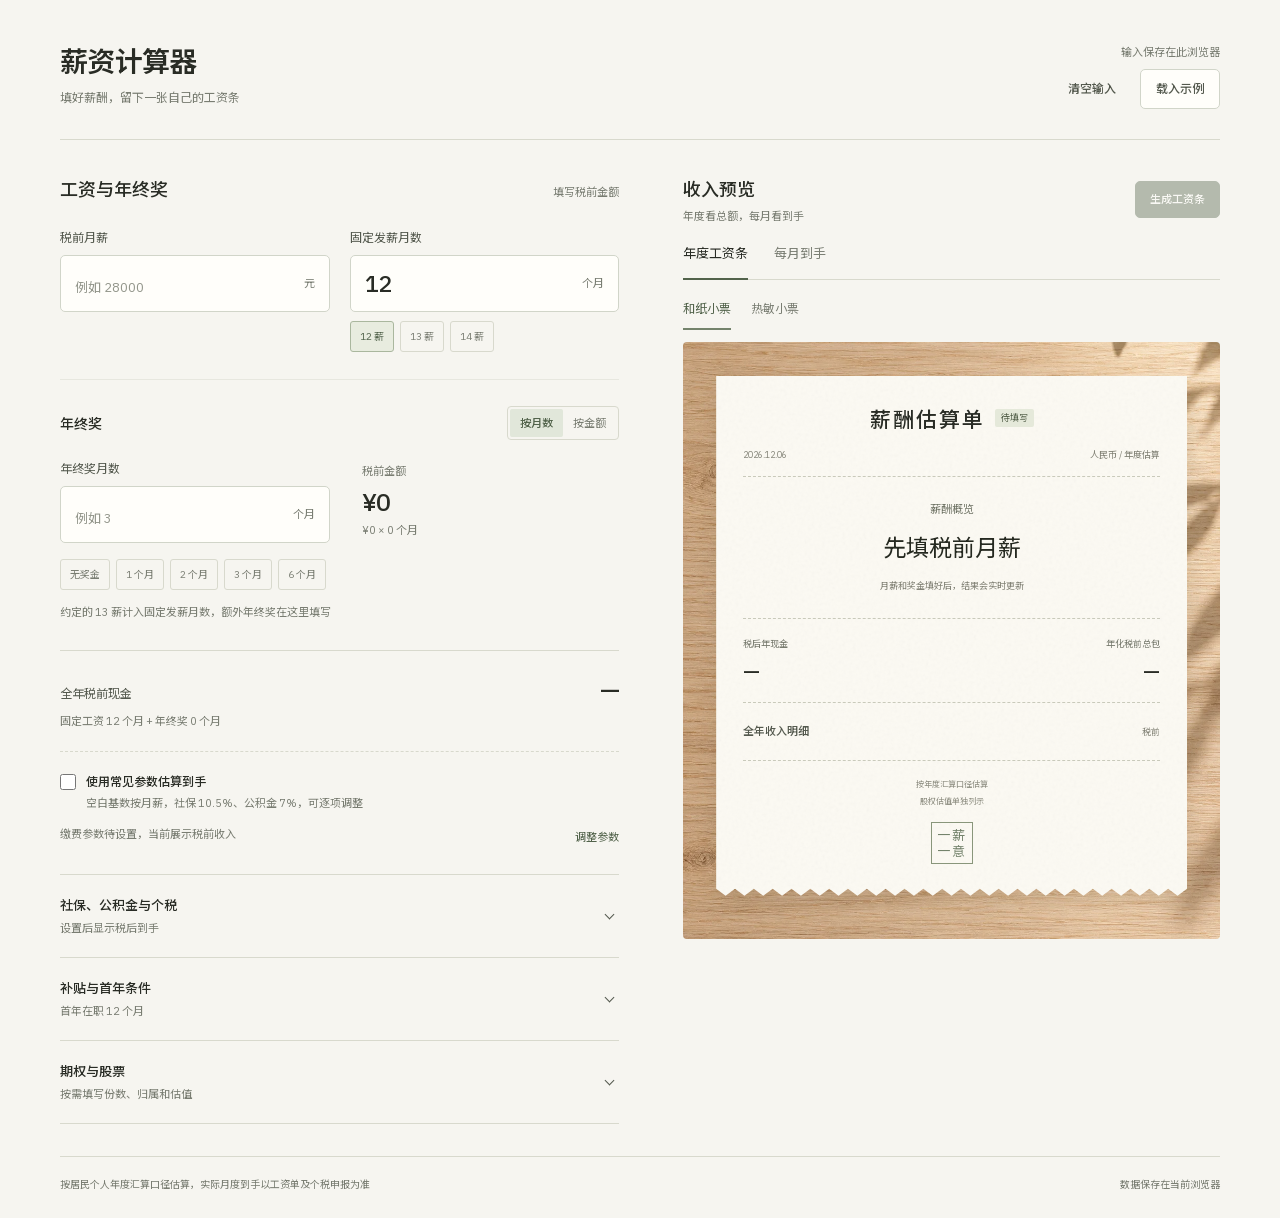
==== commit 6301436d: "Add paper receipts and cumulative monthly tax estimates" ====
--- a/index.html
+++ b/index.html
@@ -3,31 +3,31 @@
 <head>
   <meta charset="utf-8">
   <meta name="viewport" content="width=device-width, initial-scale=1">
-  <meta name="theme-color" content="#f6f6fa">
-  <meta name="description" content="在线薪资计算器，按月薪和年终奖月数，估算税后工资、全年收入、首年现金和期权归属。支持社保、公积金及个税参数自定义，数据保存在本地浏览器。">
+  <meta name="theme-color" content="#f6f5f0">
+  <meta name="description" content="在线薪资计算器，按月薪和年终奖月数，估算税后工资、每月累计个税、全年收入、首年现金和期权归属。支持社保、公积金及个税参数自定义，数据保存在本地浏览器。">
   <meta property="og:type" content="website">
   <meta property="og:locale" content="zh_CN">
   <meta property="og:title" content="薪资计算器 - 税后工资、年终奖与期权估算">
-  <meta property="og:description" content="计算税后工资、年终奖、首年现金和期权归属，缴费参数可按所在城市及工资单调整。">
+  <meta property="og:description" content="计算税后工资、每月累计个税与到手明细、年终奖和期权归属，缴费参数可自定义。">
   <meta name="twitter:card" content="summary">
   <link rel="canonical" href="https://mx-pai.cn/salary-calculator/">
   <meta property="og:url" content="https://mx-pai.cn/salary-calculator/">
   <title>薪资计算器 - 税后工资、年终奖与期权估算</title>
   <script type="application/ld+json">
-    {"@context":"https://schema.org","@type":"WebApplication","name":"薪资计算器","url":"https://mx-pai.cn/salary-calculator/","applicationCategory":"FinanceApplication","operatingSystem":"Any","inLanguage":"zh-CN","description":"在线计算税后工资、月均到手、年终奖、首年收入和期权归属，缴费参数可自定义。"}
+    {"@context":"https://schema.org","@type":"WebApplication","name":"薪资计算器","url":"https://mx-pai.cn/salary-calculator/","applicationCategory":"FinanceApplication","operatingSystem":"Any","inLanguage":"zh-CN","description":"在线计算税后工资、每月累计个税、月均到手、年终奖、首年收入和期权归属，缴费参数可自定义。"}
   </script>
-  <link rel="stylesheet" href="styles.css?v=20261022c">
+  <link rel="stylesheet" href="styles.css?v=20261023monthly2">
 </head>
 <body>
   <main class="shell">
     <header class="masthead">
-      <div class="brand"><span class="brand-mark" aria-hidden="true"><svg viewBox="0 0 32 32" fill="none"><path d="M6 20 16 25 26 20M6 13 16 18 26 13M6 6 16 11 26 6" stroke="currentColor" stroke-width="3.5" stroke-linecap="round" stroke-linejoin="round"/></svg></span><div><h1>薪资计算器</h1><p class="intro">月薪、奖金、股权，一起算清楚</p></div></div>
+      <div class="brand"><h1>薪资计算器</h1><p class="intro">填好薪酬，留下一张自己的工资条</p></div>
       <div class="mast-actions"><span class="local-note" id="storage-note">输入保存在此浏览器</span><div class="action-buttons"><button class="text-button" id="clear-button" type="button">清空输入</button><button class="text-button" id="reset-button" type="button">载入示例</button></div></div>
     </header>
     <noscript><p class="validation-summary">请启用 JavaScript 后使用薪资计算器</p></noscript>
     <div class="layout">
       <section class="primary-form" aria-labelledby="salary-title">
-        <div class="section-heading"><h2 id="salary-title">你的薪酬</h2><span>填写税前金额</span></div>
+        <div class="section-heading"><h2 id="salary-title">工资与年终奖</h2><span>填写税前金额</span></div>
         <div class="validation-summary" id="income-errors" role="alert" hidden></div>
         <div class="fields">
 <div class="field">
@@ -37,7 +37,7 @@
     </div><div class="field">
       <label for="salary-months">固定发薪月数</label>
       <div class="entry"><input id="salary-months" data-key="salaryMonths" type="number" min="0" step="0.5" max="24" inputmode="decimal" placeholder="12" aria-describedby="error-salaryMonths"><span class="unit">个月</span></div>
-      <p class="field-error" id="error-salaryMonths" data-error-for="salaryMonths" hidden></p>
+      <p class="field-error" id="error-salaryMonths" data-error-for="salaryMonths" hidden></p><div class="quick-picks" role="group" aria-label="固定发薪月数快捷选择"><button type="button" data-quick-key="salaryMonths" data-quick-value="12">12 薪</button><button type="button" data-quick-key="salaryMonths" data-quick-value="13">13 薪</button><button type="button" data-quick-key="salaryMonths" data-quick-value="14">14 薪</button></div>
     </div>
           <div class="bonus-block">
             <div class="bonus-header"><span>年终奖</span><div class="bonus-switch" role="group" aria-label="年终奖填写方式"><button type="button" data-bonus-mode="months" aria-pressed="true">按月数</button><button type="button" data-bonus-mode="amount" aria-pressed="false">按金额</button></div></div>
@@ -51,6 +51,7 @@
       <div class="entry"><input id="annual-bonus" data-key="annualBonus" type="number" min="0" step="1000" inputmode="decimal" placeholder="例如 84000" aria-describedby="error-annualBonus"><span class="unit">元 / 年</span></div>
       <p class="field-error" id="error-annualBonus" data-error-for="annualBonus" hidden></p>
     </div></div><div class="bonus-equivalent"><span id="bonus-equivalent-label">税前金额</span><strong id="bonus-equivalent">¥0</strong><small id="bonus-expression">随月薪自动换算</small></div></div>
+            <div class="quick-picks bonus-picks" id="bonus-quick-picks" role="group" aria-label="年终奖月数快捷选择"><button type="button" data-quick-key="bonusMonths" data-quick-value="0">无奖金</button><button type="button" data-quick-key="bonusMonths" data-quick-value="1">1 个月</button><button type="button" data-quick-key="bonusMonths" data-quick-value="2">2 个月</button><button type="button" data-quick-key="bonusMonths" data-quick-value="3">3 个月</button><button type="button" data-quick-key="bonusMonths" data-quick-value="6">6 个月</button></div>
             <p class="hint">约定的 13 薪计入固定发薪月数，额外年终奖在这里填写</p>
           </div>
         </div>
@@ -61,21 +62,50 @@
       </section>
 
       <aside class="result-panel" id="results" aria-label="薪酬计算结果">
-        <div class="result-hero">
-          <div class="result-label"><h2>收入概览</h2><span class="example-tag" id="example-tag">待填写</span></div>
-          <div class="net-label" id="headline-label">薪酬概览</div><div class="net-total is-pending" id="monthly-net">先填税前月薪</div>
-          <p class="net-secondary" id="monthly-with-bonus" hidden></p><p class="total-caption" id="result-caption">月薪和奖金填好后，结果会实时更新</p>
-
-          <p class="visually-hidden" id="result-announcer" role="status" aria-live="polite" aria-atomic="true"></p>
-          <div class="result-kpis" id="result-kpis"></div>
+        <div class="preview-heading"><div><h2>收入预览</h2><p>年度看总额，每月看到手</p></div><button class="generate-button" id="generate-receipt" type="button" disabled>生成工资条</button></div>
+        <div class="view-tabs" role="tablist" aria-label="结果查看方式"><button type="button" id="tab-receipt" role="tab" data-result-view="receipt" aria-selected="true" aria-controls="receipt-view">年度工资条</button><button type="button" id="tab-monthly" role="tab" data-result-view="monthly" aria-selected="false" aria-controls="monthly-view" tabindex="-1">每月到手</button></div>
+        <div id="receipt-view" role="tabpanel" aria-labelledby="tab-receipt">
+        <div class="paper-options" role="group" aria-label="工资条风格"><button type="button" data-receipt-style="paper" aria-pressed="true">和纸小票</button><button type="button" data-receipt-style="thermal" aria-pressed="false">热敏小票</button></div>
+        <div class="receipt-stage">
+          <div class="receipt-shadow">
+            <article class="receipt-sheet" id="receipt-sheet" data-style="paper" aria-label="工资条内容">
+              <div class="result-hero">
+                <div class="result-label"><h2>薪酬估算单</h2><span class="example-tag" id="example-tag">待填写</span></div>
+                <div class="receipt-meta"><span id="receipt-date"></span><span>人民币 / 年度估算</span></div>
+                <div class="receipt-rule"></div>
+                <div class="net-label" id="headline-label">薪酬概览</div><div class="net-total is-pending" id="monthly-net">先填税前月薪</div>
+                <p class="net-secondary" id="monthly-with-bonus" hidden></p><p class="total-caption" id="result-caption">月薪和奖金填好后，结果会实时更新</p>
+                <p class="visually-hidden" id="result-announcer" role="status" aria-live="polite" aria-atomic="true"></p>
+                <div class="result-kpis" id="result-kpis"></div>
+              </div>
+              <div class="result-body">
+                <div class="mix-heading"><h3>全年收入明细</h3><span>税前</span></div>
+                <div id="income-breakdown"></div><div class="deductions" id="deduction-breakdown"></div>
+                <div class="first-year-group" id="first-year-results"></div>
+              </div>
+              <div class="receipt-bottom"><span>按年度汇算口径估算</span><span>股权估值单独列示</span><span class="receipt-seal" id="receipt-mark">一薪一意</span></div>
+            </article>
+          </div>
         </div>
-        <div class="result-body">
-          <div class="mix-heading"><h3>全年收入构成</h3><span>税前</span></div><div class="splitbar" aria-label="现金与股权构成比例"><span class="cash-fill" id="cash-fill"></span><span class="equity-fill" id="equity-fill"></span></div>
-          <div id="income-breakdown"></div><div class="deductions" id="deduction-breakdown"></div>
-          <div class="first-year-group" id="first-year-results"></div>
         </div>
-        <div class="result-actions"><button class="copy-button" id="copy-results" type="button" disabled>复制文字</button><button class="copy-button" id="copy-image" type="button" disabled><svg viewBox="0 0 20 20" width="16" height="16" fill="none" aria-hidden="true"><rect x="6" y="6" width="10" height="11" rx="2" stroke="currentColor" stroke-width="1.5"/><path d="M12 6V4a1 1 0 0 0-1-1H4a1 1 0 0 0-1 1v9a1 1 0 0 0 1 1h2" stroke="currentColor" stroke-width="1.5"/></svg>复制图片</button><button class="copy-button" id="download-image" type="button" disabled>下载图片</button><span id="action-status" role="status" aria-live="polite" aria-atomic="true"></span></div>
-        <details class="result-more"><summary>查看四年收入与股权估值<span class="disclosure" aria-hidden="true">⌄</span></summary>
+        <section id="monthly-view" role="tabpanel" aria-labelledby="tab-monthly" hidden>
+          <div class="payroll-settings fields"><div class="field" id="bonus-timing-field"><label for="bonus-pay-month">年终奖发放月份</label><div class="entry"><select id="bonus-pay-month" data-key="bonusPayMonth" aria-describedby="error-bonusPayMonth"><option value="1">1 月</option><option value="2">2 月</option><option value="3">3 月</option><option value="4">4 月</option><option value="5">5 月</option><option value="6">6 月</option><option value="7">7 月</option><option value="8">8 月</option><option value="9">9 月</option><option value="10">10 月</option><option value="11">11 月</option><option value="12" selected>12 月</option></select></div><p class="field-error" id="error-bonusPayMonth" data-error-for="bonusPayMonth" hidden></p></div><div class="field" id="extra-timing-field"><label for="extra-pay-month">额外固定工资发放月</label><div class="entry"><select id="extra-pay-month" data-key="extraSalaryPayMonth" aria-describedby="error-extraSalaryPayMonth"><option value="1">1 月</option><option value="2">2 月</option><option value="3">3 月</option><option value="4">4 月</option><option value="5">5 月</option><option value="6">6 月</option><option value="7">7 月</option><option value="8">8 月</option><option value="9">9 月</option><option value="10">10 月</option><option value="11">11 月</option><option value="12" selected>12 月</option></select></div><p class="field-error" id="error-extraSalaryPayMonth" data-error-for="extraSalaryPayMonth" hidden></p></div></div>
+          <div class="monthly-empty" id="monthly-empty"><p>填写月薪与缴费参数后，查看每月到手和累计个税</p><button class="text-button" type="button" data-edit-tax>设置缴费参数</button></div>
+          <div id="monthly-content" hidden>
+            <p class="monthly-hint">按 1 月起全年在职估算，点击月份查看明细</p>
+            <p class="monthly-timing" id="monthly-timing"></p>
+            <div class="month-chart" id="month-chart" role="group" aria-label="选择月份查看到手和累计个税"></div>
+            <div class="monthly-headline" id="monthly-headline" tabindex="-1" role="group" aria-label="所选月份到手明细"><div><span id="selected-month-label">1 月预计到手</span><strong id="selected-month-net">—</strong></div><span id="selected-month-event" hidden></span></div>
+            <div class="monthly-kpis"><div><span>本月个税</span><strong id="selected-month-tax">—</strong></div><div><span>截至本月累计个税</span><strong id="selected-month-cumulative">—</strong></div></div>
+            <div id="monthly-current"></div>
+            <details class="monthly-calculation"><summary>这笔税怎么算<span class="disclosure" aria-hidden="true"></span></summary><div id="month-tax-calculation"></div><p class="monthly-hint">累计个税包含综合所得累计预扣，以及已发放奖金的单独计税额</p></details>
+            <details class="monthly-all"><summary>全年 12 个月明细<span class="disclosure" aria-hidden="true"></span></summary><div class="monthly-table-wrap"><table class="monthly-table"><caption class="visually-hidden">全年每月预扣个税与到手金额</caption><thead><tr><th scope="col">月份</th><th scope="col">本月个税</th><th scope="col">累计个税</th><th scope="col">到手</th></tr></thead><tbody id="monthly-table-body"></tbody><tfoot><tr><th scope="row">全年</th><td id="year-payroll-tax" colspan="2">—</td><td id="year-payroll-net">—</td></tr></tfoot></table></div></details>
+            <p class="monthly-reconciliation" id="monthly-reconciliation" hidden></p>
+            <p class="monthly-hint" id="monthly-scope"></p>
+            <p class="monthly-hint">采用累计预扣法，<a href="https://www.chinatax.gov.cn/chinatax/n810341/n810765/n3359382/201812/c4182700/content.html" target="_blank" rel="noreferrer">查看税务总局计算口径</a></p>
+          </div>
+        </section>
+        <details class="result-more"><summary>查看四年收入与股权估值<span class="disclosure" aria-hidden="true"></span></summary>
           <section class="timeline" aria-labelledby="timeline-title"><div class="timeline-head"><h3 id="timeline-title">四年收入与归属</h3><span>首年按在职月数折算</span></div><div class="year-list" id="year-list"></div><div class="timeline-foot"><span class="legend"><i class="swatch"></i>经常性现金</span><span class="legend"><i class="swatch equity"></i>归属估值</span><span class="legend"><i class="swatch sign-on"></i>签字费</span><span class="total-four-year" id="four-year-total"></span></div></section>
           <div class="scenario-box"><div class="scenario-head"><h3>股权估值情景</h3><span>年化税前总包</span></div><div class="scenario-list" id="scenario-list"></div><div class="tax-breakdown first-year"><span>首年预计行权资金</span><strong id="exercise-cost">—</strong></div></div>
         </details>
@@ -83,7 +113,7 @@
 
       <div class="optional-group" aria-label="其他薪酬条件">
         <details class="optional-section" id="tax-settings">
-          <summary><div><h2>社保、公积金与个税</h2><p id="tax-settings-summary">设置后显示税后到手</p></div><span class="disclosure" aria-hidden="true">⌄</span></summary>
+          <summary><div><h2>社保、公积金与个税</h2><p id="tax-settings-summary">设置后显示税后到手</p></div><span class="disclosure" aria-hidden="true"></span></summary>
           <div class="optional-body"><div class="validation-summary" id="tax-errors" role="alert" hidden></div><div class="fields"><div class="field">
       <label for="social-base">社保缴费基数</label>
       <div class="entry"><input id="social-base" data-key="socialBase" type="number" min="0" step="100" inputmode="decimal" placeholder="空白按月薪" aria-describedby="error-socialBase"><span class="unit">元 / 月</span></div>
@@ -123,10 +153,10 @@
       <div class="entry"><input id="special-deduction" data-key="specialDeduction" type="number" min="0" step="1000" inputmode="decimal" placeholder="没有可留空" aria-describedby="error-specialDeduction"><span class="unit">元 / 年</span></div>
       <p class="field-error" id="error-specialDeduction" data-error-for="specialDeduction" hidden></p>
     </div><div class="field"><label for="bonus-tax-mode">年终奖计税方式</label><div class="entry"><select id="bonus-tax-mode" data-key="bonusTaxMode"><option value="auto">自动比较</option><option value="combined">并入综合所得</option><option value="separate">单独计税</option></select></div></div></div>
-            <p class="tax-explainer">勾选常见参数后，空白基数按月薪、社保比例按 10.5%、公积金按 7%；填写的项目会覆盖常见值。全年一次性奖金单独计税适用于符合条件的收入，<a href="https://www.chinatax.gov.cn/n810219/n810744/n3752930/n3752974/c3970366/content.html" target="_blank" rel="noreferrer">查看税法说明</a></p>
+            <p class="tax-explainer">勾选常见参数后，空白基数按月薪、社保比例按 10.5%、公积金按 7%；填写的项目会覆盖常见值。全年一次性奖金单独计税适用于符合条件的收入，<a href="https://www.mof.gov.cn/jrttts/202308/t20230828_3904461.htm" target="_blank" rel="noreferrer">查看税法说明</a></p>
           </div>
         </details>
-        <details class="optional-section" id="first-year-settings"><summary><div><h2>补贴与首年条件</h2><p id="extras-summary">在职月数、签字费与试用期</p></div><span class="disclosure" aria-hidden="true">⌄</span></summary><div class="optional-body"><div class="fields"><div class="field">
+        <details class="optional-section" id="first-year-settings"><summary><div><h2>补贴与首年条件</h2><p id="extras-summary">在职月数、签字费与试用期</p></div><span class="disclosure" aria-hidden="true"></span></summary><div class="optional-body"><div class="fields"><div class="field">
       <label for="annual-allowance">年度现金补贴</label>
       <div class="entry"><input id="annual-allowance" data-key="annualAllowance" type="number" min="0" step="100" inputmode="decimal" placeholder="没有可留空" aria-describedby="error-annualAllowance"><span class="unit">元 / 年</span></div>
       <p class="field-error" id="error-annualAllowance" data-error-for="annualAllowance" hidden></p>
@@ -155,7 +185,7 @@
       <div class="entry"><input id="sign-on-reserve" data-key="signOnReserve" type="number" min="0" step="1000" inputmode="decimal" placeholder="没有可留空" aria-describedby="error-signOnReserve"><span class="unit">税后元</span></div>
       <p class="field-error" id="error-signOnReserve" data-error-for="signOnReserve" hidden></p>
     </div></div><p class="section-tip">首年固定工资、年终奖和补贴按在职月数折算；签字费按填写金额计入</p></div></details>
-        <details class="optional-section" id="equity-settings"><summary><div><h2>期权与股票</h2><p id="equity-summary">按需填写份数、归属和估值</p></div><span class="disclosure" aria-hidden="true">⌄</span></summary><div class="optional-body"><div class="fields"><div class="field">
+        <details class="optional-section" id="equity-settings"><summary><div><h2>期权与股票</h2><p id="equity-summary">按需填写份数、归属和估值</p></div><span class="disclosure" aria-hidden="true"></span></summary><div class="optional-body"><div class="fields"><div class="field">
       <label for="equity-units">授予总份数</label>
       <div class="entry"><input id="equity-units" data-key="equityUnits" type="number" min="0" step="1000" inputmode="decimal" placeholder="没有可留空" aria-describedby="error-equityUnits"><span class="unit">份</span></div>
       <p class="field-error" id="error-equityUnits" data-error-for="equityUnits" hidden></p>
@@ -188,9 +218,14 @@
     </div>
     <footer class="footer"><span>按居民个人年度汇算口径估算，实际月度到手以工资单及个税申报为准</span><span>数据保存在当前浏览器</span></footer>
   </main>
-  <script src="calculator.js?v=20261022c"></script>
-  <script src="report.js?v=20261022c"></script>
-  <script src="result-image.js?v=20261022c"></script>
-  <script src="app.js?v=20261022c"></script>
+  <dialog class="export-dialog" id="receipt-dialog" aria-labelledby="export-title">
+    <div class="export-heading"><div><h2 id="export-title">生成工资条</h2><p>图片在本机生成，点击预览可放大</p></div><button type="button" class="text-button" id="close-export">关闭</button></div>
+    <div class="export-canvas" id="export-canvas" aria-busy="false"><img id="export-preview" alt="生成的薪酬估算工资条" role="button" tabindex="0" aria-label="放大工资条预览" aria-pressed="false"><p id="export-loading" role="status">正在生成工资条</p></div>
+    <div class="export-footer"><span id="export-status" role="status" aria-live="polite"></span><div><button class="copy-button" id="copy-image" type="button" disabled>复制图片</button><button class="generate-button" id="download-image" type="button" disabled>保存图片</button></div></div>
+  </dialog>
+  <script src="calculator.js?v=20261023monthly2"></script>
+  <script src="report.js?v=20261023monthly2"></script>
+  <script src="result-image.js?v=20261023monthly2"></script>
+  <script src="app.js?v=20261023monthly2"></script>
 </body>
 </html>
--- a/styles.css
+++ b/styles.css
@@ -1,16 +1,13 @@
-@font-face { font-family: "Plex Sub"; src: url(fonts/plex-sans-subset.woff2?v=20261022c) format("woff2"); font-weight: 100 700; font-display: swap; }
-@font-face { font-family: "Noto Sub"; src: url(fonts/noto-sans-sc-subset.woff2?v=20261022c) format("woff2"); font-weight: 100 900; font-display: swap; }
+@font-face { font-family: "Plex Sub"; src: url(fonts/plex-sans-subset.woff2?v=20261023monthly2) format("woff2"); font-weight: 100 700; font-display: swap; }
+@font-face { font-family: "Noto Sub"; src: url(fonts/noto-sans-sc-subset.woff2?v=20261023monthly2) format("woff2"); font-weight: 100 900; font-display: swap; }
 :root {
   color-scheme: light;
-  --page: #f6f6fa; --paper: #fff; --paper-warm: #fff;
-  --ink: #242137; --ink-soft: #514e63; --muted: #767285;
-  --line: #e5e3ed; --line-soft: #f0eef5; --border: #dcd9e7; --field-bg: #f9f9fc;
-  --cash: #6952cd; --cash-dark: #5541b1; --equity: #d8ad61; --signon: #9690ad;
-  --hero: #efecfb; --hero-raised: #e7e1f9; --hero-ink: #34265f;
-  --hero-soft: #71638d; --hero-border: #d8d0ed; --accent: #6952cd;
-  --accent-hover: #5541b1; --accent-ink: #fff;
-  --danger: #b64345; --danger-bg: #fff3f3; --focus: #b2a3ed;
-  --radius: 20px;
+  --page: #f6f5f0; --paper: #fffefa; --paper-warm: #fcfaf3;
+  --ink: #292c25; --ink-soft: #54594e; --muted: #797d72;
+  --line: #d8d9cd; --line-soft: #e7e7df; --border: #d1d5c9; --field-bg: #fffefa;
+  --cash: #74836c; --cash-dark: #52634b; --equity: #a9ae96; --signon: #b4b5a8;
+  --danger: #a34436; --danger-bg: #fbefea; --focus: #aebda4;
+  --receipt-paper: #fcfaf3;
   font-family: "Plex Sub", "Noto Sub", "PingFang SC", "Microsoft YaHei", system-ui, sans-serif;
   font-synthesis: none; text-rendering: optimizeLegibility;
 }
@@ -24,200 +21,223 @@
 button:focus-visible, input:focus-visible, select:focus-visible, summary:focus-visible, a:focus-visible { outline: 3px solid var(--focus); outline-offset: 3px; }
 button:disabled { cursor: default; opacity: .4; }
 input, strong { font-variant-numeric: tabular-nums; }
-.shell { width: min(1180px, calc(100% - 80px)); margin: 0 auto; padding: 40px 0 24px; }
-.masthead { display: flex; align-items: center; justify-content: space-between; gap: 24px; margin-bottom: 32px; }
-.brand { display: flex; align-items: center; gap: 15px; }
-.brand-mark { display: grid; place-items: center; width: 48px; height: 48px; border-radius: 15px; color: var(--cash); background: #eae5fa; }
-.brand-mark svg { width: 29px; height: 29px; }
-h1 { font-size: 26px; font-weight: 700; letter-spacing: -.6px; line-height: 1.3; }
-.intro { margin-top: 5px; color: var(--muted); font-size: 12px; line-height: 1.6; }
-.mast-actions { display: flex; align-items: end; flex-direction: column; gap: 9px; }
+.shell { width: min(1160px, calc(100% - 80px)); margin: 0 auto; padding: 43px 0 24px; }
+.masthead { display: flex; align-items: center; justify-content: space-between; gap: 24px; padding-bottom: 30px; margin-bottom: 34px; border-bottom: 1px solid var(--line); }
+h1 { font-size: 28px; font-weight: 600; letter-spacing: -.7px; line-height: 1.3; }
+.intro { margin-top: 8px; color: var(--muted); font-size: 12px; line-height: 1.7; }
+.mast-actions { display: flex; align-items: end; flex-direction: column; gap: 10px; }
 .local-note { font-size: 11px; color: var(--muted); }
-.action-buttons, .result-actions { display: flex; flex-wrap: wrap; gap: 8px; }
-.text-button, .copy-button { display: inline-flex; align-items: center; justify-content: center; gap: 7px; min-height: 37px; padding: 0 14px; border: 1px solid var(--border); border-radius: 9px; background: transparent; color: var(--ink-soft); font-size: 12px; font-weight: 500; transition: background-color .15s, border-color .15s; }
-.text-button:hover { border-color: var(--cash); background: var(--paper); }
-#reset-button { color: var(--cash); background: #eeebfa; border-color: transparent; }
-#reset-button:hover { background: #e5dff7; }
+.action-buttons { display: flex; gap: 8px; }
+.text-button, .copy-button, .generate-button { display: inline-flex; align-items: center; justify-content: center; gap: 8px; min-height: 40px; padding: 0 15px; border: 1px solid var(--border); border-radius: 5px; color: var(--ink-soft); background: transparent; font-size: 12px; font-weight: 500; line-height: 1; transition: background-color .15s, border-color .15s; }
+.text-button:hover, .copy-button:hover:enabled { background: #e9ece3; border-color: #b6beae; }
 #clear-button { border-color: transparent; }
+#reset-button { background: var(--paper); }
 #clear-button.is-confirming { color: var(--danger); border-color: var(--danger); background: var(--danger-bg); }
-.layout { display: grid; grid-template-columns: minmax(0, 1.02fr) minmax(370px, .98fr); grid-template-rows: min-content 1fr; gap: 20px 28px; align-items: start; }
-.primary-form, .optional-group { min-width: 0; border: 1px solid var(--line); border-radius: var(--radius); background: var(--paper); }
-.primary-form { grid-column: 1; grid-row: 1; padding: 29px 30px 0; }
-.optional-group { grid-column: 1; grid-row: 2; overflow: hidden; }
-.section-heading { display: flex; align-items: baseline; justify-content: space-between; gap: 12px; margin-bottom: 26px; }
-.section-heading h2 { font-size: 17px; font-weight: 600; }
+.generate-button { color: #fffefa; background: var(--cash-dark); border-color: var(--cash-dark); }
+.generate-button:hover:enabled { background: #40533b; }
+.layout { display: grid; grid-template-columns: minmax(0, 1fr) minmax(360px, .96fr); grid-template-rows: min-content 1fr; gap: 27px 64px; align-items: start; }
+.primary-form { grid-column: 1; grid-row: 1; min-width: 0; }
+.section-heading { display: flex; align-items: baseline; justify-content: space-between; gap: 12px; margin: 1px 0 27px; }
+.section-heading h2 { font-size: 18px; font-weight: 500; }
 .section-heading > span { color: var(--muted); font-size: 11px; }
-.fields { display: grid; grid-template-columns: repeat(2, minmax(0, 1fr)); gap: 23px 18px; }
+.fields { display: grid; grid-template-columns: repeat(2, minmax(0, 1fr)); gap: 24px 20px; }
 .field { min-width: 0; }
 .field.wide { grid-column: 1 / -1; }
-.field > label, .bonus-header > span { display: block; margin-bottom: 9px; color: var(--ink-soft); font-size: 13px; font-weight: 500; }
-.entry { display: flex; min-height: 57px; align-items: center; padding: 0 14px; border: 1px solid var(--border); border-radius: 10px; background: var(--field-bg); transition: border-color .15s, background-color .15s; }
-.entry:hover { border-color: #bdb6d3; }
-.entry:focus-within { border-color: var(--cash); outline: 3px solid #eee9fc; background: #fff; }
-.entry input, .entry select { width: 100%; min-width: 0; padding: 0; border: 0; outline: none; color: var(--ink); background: transparent; }
-.entry input { font-size: 24px; font-weight: 500; letter-spacing: -.5px; }
-.entry input::placeholder { font-size: 13px; font-weight: 400; letter-spacing: 0; color: #9691a3; }
+.field > label, .bonus-header > span { display: block; margin-bottom: 10px; color: var(--ink-soft); font-size: 12px; font-weight: 400; }
+.entry { display: flex; min-height: 57px; align-items: center; padding: 0 14px; border: 1px solid var(--border); border-radius: 5px; background: var(--field-bg); transition: border-color .15s; }
+.entry:hover { border-color: #a9b29e; }
+.entry:focus-within { border-color: var(--cash); outline: 3px solid #e3e9dd; background: #fff; }
+.entry input, .entry select { width: 100%; min-width: 0; margin: 0; padding: 0; border: 0; outline: none; color: var(--ink); background: transparent; }
+.entry input { font-size: 23px; font-weight: 500; letter-spacing: -.4px; line-height: 1.3; }
+.entry input::placeholder { font-size: 13px; font-weight: 400; letter-spacing: 0; color: #93968b; }
 .entry select { font-size: 12px; cursor: pointer; }
 .entry input::-webkit-inner-spin-button, .entry input::-webkit-outer-spin-button { appearance: none; margin: 0; }
 .entry input[type="number"] { appearance: textfield; }
-.unit { flex-shrink: 0; margin-left: 10px; color: var(--muted); font-size: 11px; }
-.hint, .section-tip { margin-top: 12px; color: var(--muted); font-size: 11px; line-height: 1.8; }
-.bonus-block { grid-column: 1 / -1; margin-top: 3px; padding-top: 22px; border-top: 1px solid var(--line-soft); }
-.bonus-header { display: flex; align-items: center; justify-content: space-between; gap: 12px; margin-bottom: 16px; }
-.bonus-header > span { margin-bottom: 0; color: var(--ink); font-size: 14px; font-weight: 600; }
-.bonus-switch { display: flex; gap: 2px; padding: 3px; border-radius: 8px; background: var(--line-soft); }
-.bonus-switch button { padding: 5px 10px; border: 0; border-radius: 6px; background: transparent; color: var(--muted); font-size: 11px; }
-.bonus-switch button[aria-pressed="true"] { background: var(--paper); color: var(--cash); box-shadow: 0 1px 3px #29203e12; font-weight: 600; }
-.bonus-fields { display: grid; grid-template-columns: 1fr 1fr; gap: 18px; align-items: center; }
-.bonus-equivalent { padding-left: 16px; }
+.unit { flex-shrink: 0; margin-left: 10px; color: var(--muted); font-size: 11px; line-height: 1.3; }
+.hint, .section-tip { margin-top: 13px; color: var(--muted); font-size: 11px; line-height: 1.8; }
+.bonus-block { grid-column: 1 / -1; margin-top: 3px; padding-top: 26px; border-top: 1px solid var(--line-soft); }
+.bonus-header { display: flex; align-items: center; justify-content: space-between; gap: 12px; margin-bottom: 19px; }
+.bonus-header > span { margin: 0; color: var(--ink); font-size: 14px; font-weight: 500; }
+.bonus-switch { display: flex; gap: 0; padding: 2px; border: 1px solid var(--line); border-radius: 4px; }
+.bonus-switch button { display: inline-flex; align-items: center; justify-content: center; min-height: 28px; padding: 0 10px; border: 0; border-radius: 2px; background: transparent; color: var(--muted); font-size: 11px; line-height: 1; }
+.bonus-switch button[aria-pressed="true"] { background: #e1e7da; color: var(--cash-dark); font-weight: 500; }
+.bonus-fields { display: grid; grid-template-columns: 1fr 1fr; gap: 20px; align-items: center; }
+.bonus-equivalent { padding-left: 12px; }
 .bonus-equivalent span, .bonus-equivalent small { display: block; color: var(--muted); font-size: 11px; line-height: 1.6; }
-.bonus-equivalent strong { display: block; margin: 3px 0; font-size: 24px; font-weight: 500; letter-spacing: -.5px; }
-.income-summary { margin: 25px -30px 0; padding: 19px 30px 22px; background: #faf9fd; border-top: 1px solid var(--line-soft); border-radius: 0; }
+.bonus-equivalent strong { display: block; margin: 4px 0; font-size: 25px; font-weight: 500; letter-spacing: -.5px; }
+.income-summary { margin-top: 27px; padding: 21px 0; border-top: 1px solid var(--line); }
 .income-summary > div { display: flex; justify-content: space-between; align-items: baseline; gap: 12px; }
 .income-summary span { color: var(--ink-soft); font-size: 12px; }
-.income-summary strong { color: var(--cash-dark); font-size: 23px; font-weight: 600; letter-spacing: -.5px; }
-.income-summary p { margin-top: 6px; font-size: 11px; color: var(--muted); line-height: 1.6; }
-.tax-quick { margin: 0 -30px; padding: 20px 30px 21px; border-top: 1px solid var(--line); border-radius: 0 0 var(--radius) var(--radius); background: #fff; }
+.income-summary strong { color: var(--ink); font-size: 25px; font-weight: 500; letter-spacing: -.5px; }
+.income-summary p { margin-top: 7px; font-size: 11px; color: var(--muted); line-height: 1.7; }
+.tax-quick { padding: 20px 0 0; border-top: 1px dashed var(--line); }
 .assumption-option { display: flex; align-items: start; gap: 10px; cursor: pointer; }
-.assumption-option input { width: 16px; height: 16px; margin: 2px 0 0; flex-shrink: 0; accent-color: var(--cash); }
+.assumption-option input { width: 16px; height: 16px; margin: 2px 0 0; flex-shrink: 0; accent-color: var(--cash-dark); }
 .assumption-option strong { display: block; font-size: 12px; font-weight: 500; }
-.assumption-option small { display: block; margin-top: 4px; color: var(--muted); font-size: 11px; line-height: 1.7; }
-.result-note { display: flex; align-items: start; gap: 12px; margin-top: 11px; }
+.assumption-option small { display: block; margin-top: 5px; color: var(--muted); font-size: 11px; line-height: 1.7; }
+.result-note { display: flex; align-items: start; gap: 12px; margin-top: 12px; }
 .result-note p { flex: 1; color: var(--muted); font-size: 11px; line-height: 1.7; }
-.view-link { flex-shrink: 0; border: 0; background: transparent; padding: 0; color: var(--cash); font-size: 11px; }
-.optional-section { border-top: 1px solid var(--line-soft); scroll-margin-top: 24px; }
-.optional-section > summary { display: flex; min-height: 76px; align-items: center; gap: 12px; padding: 18px 29px; list-style: none; cursor: pointer; }
+.view-link { flex-shrink: 0; min-height: 22px; border: 0; background: transparent; padding: 0; color: var(--cash-dark); font-size: 11px; }
+.optional-group { min-width: 0; grid-column: 1; grid-row: 2; border-top: 1px solid var(--line); }
+.optional-section { border-bottom: 1px solid var(--line); scroll-margin-top: 24px; }
+.optional-section > summary { display: flex; min-height: 82px; align-items: center; gap: 12px; padding: 18px 0; list-style: none; cursor: pointer; }
 summary::-webkit-details-marker { display: none; }
 .optional-section h2 { font-size: 13px; font-weight: 500; }
-.optional-section summary p { margin-top: 5px; color: var(--muted); font-size: 11px; }
-.disclosure { display: grid; place-items: center; width: 23px; height: 23px; flex-shrink: 0; margin-left: auto; border-radius: 50%; background: var(--line-soft); color: var(--muted); font-size: 16px; }
-details[open] > summary .disclosure { transform: rotate(180deg); }
-.optional-body { padding: 3px 29px 26px; }
-.optional-body .entry { min-height: 46px; border-radius: 8px; }
+.optional-section summary p { margin-top: 6px; color: var(--muted); font-size: 11px; line-height: 1.5; }
+.disclosure { display: inline-flex; align-items: center; justify-content: center; width: 20px; height: 20px; flex: 0 0 20px; margin-left: auto; }
+.disclosure::before { content: ""; width: 6px; height: 6px; border-right: 1.5px solid var(--ink-soft); border-bottom: 1.5px solid var(--ink-soft); transform: translateY(-2px) rotate(45deg); }
+details[open] > summary .disclosure::before { transform: translateY(2px) rotate(225deg); }
+.optional-body { padding: 6px 0 26px; }
+.optional-body .entry { min-height: 46px; }
 .optional-body .entry input { font-size: 18px; }
 .bounds-settings { margin: 18px 0; border-top: 1px solid var(--line-soft); border-bottom: 1px solid var(--line-soft); }
-.bounds-settings > summary { padding: 13px 0; cursor: pointer; font-size: 11px; color: var(--cash); }
+.bounds-settings > summary { padding: 13px 0; cursor: pointer; font-size: 11px; color: var(--cash-dark); }
 .bounds-settings > .fields { padding: 2px 0 18px; }
 .tax-explainer { margin-top: 16px; color: var(--muted); font-size: 11px; line-height: 1.8; }
-.tax-explainer a { color: var(--cash); text-underline-offset: 2px; }
+.tax-explainer a { color: var(--cash-dark); text-underline-offset: 2px; }
 .field-error { margin-top: 6px; font-size: 11px; color: var(--danger); line-height: 1.5; }
 .field.is-invalid .entry { border-color: var(--danger); }
-.validation-summary { margin-bottom: 16px; padding: 10px 12px; border-radius: 7px; background: var(--danger-bg); color: var(--danger); font-size: 12px; line-height: 1.6; }
-.result-panel { grid-column: 2; grid-row: 1 / span 2; min-width: 0; position: sticky; top: 24px; overflow: hidden; border: 1px solid #dcd6ef; border-radius: var(--radius); background: var(--paper); box-shadow: 0 12px 32px #30215807; }
-.result-hero { position: relative; padding: 27px 30px 25px; background: var(--hero); color: var(--hero-ink); }
-.result-label { display: flex; align-items: center; justify-content: space-between; gap: 12px; }
-.result-label h2 { font-size: 15px; font-weight: 500; }
-.example-tag { padding: 4px 8px; border-radius: 5px; color: var(--hero-soft); background: #ffffff99; font-size: 11px; }
-.net-label { margin-top: 28px; color: var(--hero-soft); font-size: 12px; }
-.net-total { margin-top: 3px; color: var(--hero-ink); font-size: clamp(48px, 4.8vw, 64px); font-weight: 600; letter-spacing: -2.5px; line-height: 1.15; font-variant-numeric: tabular-nums; overflow-wrap: anywhere; }
-.net-total.is-pending { margin: 14px 0; font-size: 28px; font-weight: 500; letter-spacing: -.5px; }
-.net-secondary { margin-top: 11px; color: var(--cash-dark); font-size: 12px; font-weight: 500; line-height: 1.6; }
-.total-caption { margin-top: 5px; color: var(--hero-soft); font-size: 11px; line-height: 1.7; }
-.result-kpis { display: grid; grid-template-columns: 1fr 1fr; margin-top: 24px; padding-top: 19px; border-top: 1px solid var(--hero-border); }
-.result-kpis > div + div { padding-left: 22px; border-left: 1px solid var(--hero-border); }
-.result-kpis span { display: block; color: var(--hero-soft); font-size: 11px; }
-.result-kpis strong { display: block; margin-top: 4px; color: var(--hero-ink); font-size: 24px; font-weight: 500; letter-spacing: -.7px; }
-.result-body { padding: 24px 30px 20px; }
-.mix-heading { display: flex; justify-content: space-between; align-items: center; color: var(--muted); font-size: 11px; }
-.mix-heading h3 { color: var(--ink); font-size: 12px; font-weight: 500; }
-.splitbar { display: flex; height: 9px; margin: 15px 0 18px; gap: 3px; border-radius: 3px; overflow: hidden; background: var(--line-soft); }
-.cash-fill, .year-cash { background: var(--cash); }
-.equity-fill, .year-equity { background: var(--equity); }
-.year-sign-on { background: var(--signon); }
-.breakdown-row { display: flex; align-items: baseline; gap: 12px; margin-top: 12px; color: var(--ink-soft); font-size: 12px; }
+.validation-summary { margin-bottom: 16px; padding: 10px 12px; border-radius: 4px; background: var(--danger-bg); color: var(--danger); font-size: 12px; line-height: 1.6; }
+/* A real receipt is the only material surface in the calculator */
+.result-panel { min-width: 0; grid-column: 2; grid-row: 1 / span 2; }
+.preview-heading { display: flex; align-items: center; justify-content: space-between; gap: 10px; margin: 1px 0 15px; }
+.preview-heading h2 { font-size: 18px; font-weight: 500; }
+.preview-heading .generate-button { min-height: 37px; padding: 0 14px; font-size: 11px; }
+.preview-heading p { margin-top: 6px; color: var(--muted); font-size: 11px; }
+.paper-options { display: flex; gap: 20px; }
+.paper-options button { display: inline-flex; align-items: center; justify-content: center; min-height: 34px; padding: 0 0 7px; border: 0; border-bottom: 2px solid transparent; color: var(--muted); background: transparent; font-size: 12px; line-height: 1; }
+.paper-options button[aria-pressed="true"] { color: var(--cash-dark); border-bottom-color: var(--cash); }
+.receipt-stage { margin-top: 12px; padding: 34px 33px 43px; border-radius: 4px; background: #e3d6bd url(assets/desk-daylight.webp?v=20261023monthly2) center / cover; }
+.receipt-shadow { filter: drop-shadow(1px 10px 10px #5d4f3429); }
+.receipt-sheet { position: relative; padding: 27px 27px 31px; background: var(--receipt-paper); color: var(--ink); clip-path: polygon(0 0,100% 0,100% calc(100% - 7px),98% 100%,96% calc(100% - 7px),94% 100%,92% calc(100% - 7px),90% 100%,88% calc(100% - 7px),86% 100%,84% calc(100% - 7px),82% 100%,80% calc(100% - 7px),78% 100%,76% calc(100% - 7px),74% 100%,72% calc(100% - 7px),70% 100%,68% calc(100% - 7px),66% 100%,64% calc(100% - 7px),62% 100%,60% calc(100% - 7px),58% 100%,56% calc(100% - 7px),54% 100%,52% calc(100% - 7px),50% 100%,48% calc(100% - 7px),46% 100%,44% calc(100% - 7px),42% 100%,40% calc(100% - 7px),38% 100%,36% calc(100% - 7px),34% 100%,32% calc(100% - 7px),30% 100%,28% calc(100% - 7px),26% 100%,24% calc(100% - 7px),22% 100%,20% calc(100% - 7px),18% 100%,16% calc(100% - 7px),14% 100%,12% calc(100% - 7px),10% 100%,8% calc(100% - 7px),6% 100%,4% calc(100% - 7px),2% 100%,0 calc(100% - 7px)); }
+.receipt-sheet::before { content: ""; position: absolute; inset: 0; z-index: -1; opacity: .35; pointer-events: none; background-image: url("data:image/svg+xml,%3Csvg viewBox='0 0 180 180' xmlns='http://www.w3.org/2000/svg'%3E%3Cfilter id='n'%3E%3CfeTurbulence type='fractalNoise' baseFrequency='.76' numOctaves='3' stitchTiles='stitch'/%3E%3CfeColorMatrix type='saturate' values='0'/%3E%3C/filter%3E%3Cpath fill='%23828270' opacity='.18' filter='url(%23n)' d='M0 0h180v180H0z'/%3E%3C/svg%3E"); }
+.result-label { display: flex; align-items: center; justify-content: center; gap: 10px; flex-wrap: wrap; }
+.result-label h2 { font-size: 21px; font-weight: 500; letter-spacing: 2px; }
+.example-tag { padding: 3px 6px; border-radius: 2px; color: #59654f; background: #e5e9da; font-size: 9px; line-height: 1.4; }
+.receipt-meta { display: flex; align-items: baseline; justify-content: space-between; gap: 10px; margin-top: 15px; color: #858579; font-size: 9px; }
+.receipt-rule { border-top: 1px dashed #c9cabb; margin-top: 15px; }
+.net-label { margin-top: 23px; color: #727668; text-align: center; font-size: 11px; }
+.net-total { margin-top: 5px; color: #252920; text-align: center; font-size: clamp(34px, 3.7vw, 48px); font-weight: 500; letter-spacing: -1.6px; line-height: 1.15; font-variant-numeric: tabular-nums; overflow-wrap: anywhere; }
+.net-total.is-pending { margin: 18px 0; font-size: 23px; font-weight: 400; letter-spacing: 0; }
+.net-secondary { margin-top: 11px; text-align: center; color: #5e6a54; font-size: 10px; line-height: 1.7; }
+.total-caption { margin-top: 7px; text-align: center; color: #858579; font-size: 9px; line-height: 1.8; }
+.result-kpis { display: grid; grid-template-columns: 1fr 1fr; gap: 15px; margin-top: 23px; padding: 18px 0; border-top: 1px dashed #c9cabb; border-bottom: 1px dashed #c9cabb; }
+.result-kpis span { display: block; color: #797c70; font-size: 9px; }
+.result-kpis strong { display: block; margin-top: 6px; color: #292c25; font-size: clamp(16px, 1.8vw, 21px); font-weight: 500; letter-spacing: -.5px; }
+.result-kpis > div:last-child { text-align: right; }
+.result-body { padding-top: 19px; }
+.mix-heading { display: flex; align-items: baseline; justify-content: space-between; color: #858579; font-size: 9px; }
+.mix-heading h3 { color: #54594e; font-size: 11px; font-weight: 500; }
+.breakdown-row { display: flex; align-items: baseline; gap: 6px; margin-top: 13px; color: #5e6156; font-size: 10px; }
 .row-label { min-width: 0; }
-#income-breakdown .row-label::before { content: ""; display: inline-block; width: 6px; height: 6px; margin: 0 8px 1px 0; border-radius: 2px; background: var(--cash); }
-#income-breakdown [data-kind="equity"] .row-label::before { background: var(--equity); }
-.row-label small { margin-left: 6px; color: var(--muted); font-size: 11px; }
+.row-label small { display: block; margin-top: 2px; color: #909084; font-size: 8px; }
 .leader { flex: 1; }
-.breakdown-row strong { flex-shrink: 0; font-size: 13px; font-weight: 500; color: var(--ink); }
-.deductions { display: grid; grid-template-columns: 1fr 1fr; gap: 16px; margin-top: 20px; padding-top: 17px; border-top: 1px solid var(--line-soft); }
-.deductions .breakdown-row { display: block; margin: 0; }
-.deductions .row-label { display: block; font-size: 11px; color: var(--muted); }
-.deductions .row-label small { display: none; }
-.deductions strong { display: block; margin-top: 5px; font-size: 16px; color: var(--ink-soft); }
-.first-year-group { display: flex; flex-wrap: wrap; gap: 9px 16px; margin-top: 20px; padding: 14px 16px; border-radius: 9px; background: var(--field-bg); }
-.first-year { display: flex; justify-content: space-between; width: 100%; gap: 15px; color: var(--muted); font-size: 11px; }
-.first-year strong { color: var(--ink-soft); font-size: 12px; font-weight: 500; }
-.result-actions { position: relative; align-items: center; margin: 0; padding: 0 30px 21px; gap: 6px; }
-.copy-button { min-height: 38px; font-size: 11px; border-color: transparent; padding: 0 10px; color: var(--muted); }
-.copy-button:hover:enabled { color: var(--cash); background: var(--line-soft); }
-#copy-image { order: -1; margin-right: auto; padding: 0 15px; border-color: var(--cash); background: var(--cash); color: #fff; }
-#copy-image:hover:enabled { background: var(--cash-dark); }
-#action-status { flex-basis: 100%; margin-top: 4px; color: var(--cash); font-size: 11px; line-height: 1.5; }
-#action-status:empty { display: none; }
-.result-more { border-top: 1px solid var(--line-soft); }
-.result-more > summary { display: flex; align-items: center; gap: 12px; padding: 15px 30px; color: var(--muted); font-size: 11px; cursor: pointer; list-style: none; }
-.timeline, .scenario-box { padding: 4px 30px 22px; }
+.breakdown-row strong { flex-shrink: 0; font-size: 12px; font-weight: 400; color: #292c25; }
+.deductions { margin-top: 18px; padding-top: 4px; border-top: 1px dashed #c9cabb; }
+.first-year-group { display: grid; gap: 12px; margin-top: 21px; padding-top: 17px; border-top: 1px dashed #c9cabb; }
+.first-year { display: flex; justify-content: space-between; width: 100%; align-items: baseline; gap: 15px; color: #777a6e; font-size: 9px; }
+.first-year strong { flex-shrink: 0; color: #41473a; font-size: 11px; font-weight: 500; }
+.receipt-bottom { display: grid; justify-items: center; gap: 4px; margin-top: 22px; padding-top: 17px; border-top: 1px dashed #c9cabb; color: #959589; font-size: 8px; line-height: 1.7; }
+.receipt-sheet[data-style="thermal"] { --receipt-paper: #fffdf4; }
+.receipt-sheet[data-style="thermal"] .net-total, .receipt-sheet[data-style="thermal"] strong, .receipt-sheet[data-style="thermal"] .receipt-meta, .receipt-sheet[data-style="thermal"] .receipt-bottom { font-family: ui-monospace, "SFMono-Regular", "Menlo", "Consolas", monospace; }
+.receipt-sheet[data-style="thermal"] .result-label h2 { letter-spacing: 3px; font-size: 20px; }
+.receipt-sheet[data-style="thermal"] .net-total { font-size: clamp(32px, 3.4vw, 44px); font-weight: 600; }
+.receipt-sheet[data-style="thermal"] .example-tag { color: #57594f; background: #edeee6; border: 1px dashed #b6b9a9; }
+.result-more { margin-top: 20px; border-top: 1px solid var(--line); }
+.result-more > summary { display: flex; align-items: center; gap: 12px; padding: 15px 0; color: var(--ink-soft); font-size: 12px; cursor: pointer; list-style: none; }
+.timeline, .scenario-box { padding: 4px 0 22px; }
 .timeline-head, .scenario-head { display: flex; justify-content: space-between; gap: 12px; margin: 12px 0 16px; }
 .timeline-head h3, .scenario-head h3 { font-size: 12px; font-weight: 500; }
-.timeline-head span, .scenario-head span { color: var(--muted); font-size: 11px; }
+.timeline-head span, .scenario-head span { color: var(--muted); font-size: 10px; }
 .year-list { display: grid; gap: 13px; }
 .year-row { display: grid; grid-template-columns: 48px minmax(0, 1fr) auto; align-items: center; gap: 9px; font-size: 11px; }
 .year-name { color: var(--muted); }
-.year-track { display: flex; height: 7px; overflow: hidden; background: var(--line-soft); border-radius: 2px; }
+.year-track { display: flex; height: 5px; overflow: hidden; background: var(--line-soft); }
+.year-cash { background: var(--cash); }.year-equity { background: var(--equity); }.year-sign-on { background: var(--signon); }
 .year-total { font-weight: 500; }
-.timeline-foot { display: flex; flex-wrap: wrap; gap: 10px; margin-top: 16px; color: var(--muted); font-size: 11px; }
+.timeline-foot { display: flex; flex-wrap: wrap; gap: 10px; margin-top: 16px; color: var(--muted); font-size: 10px; }
 .legend { display: inline-flex; align-items: center; gap: 5px; }
-.swatch { display: inline-block; width: 7px; height: 7px; border-radius: 2px; background: var(--cash); }
-.swatch.equity { background: var(--equity); }
-.swatch.sign-on { background: var(--signon); }
+.swatch { width: 6px; height: 6px; background: var(--cash); }.swatch.equity { background: var(--equity); }.swatch.sign-on { background: var(--signon); }
 .total-four-year { flex-basis: 100%; color: var(--ink); }
 .scenario-list { display: grid; grid-template-columns: repeat(3, 1fr); gap: 12px; }
 .scenario { border-top: 1px solid var(--line); padding-top: 10px; }
-.scenario span { display: block; font-size: 11px; color: var(--muted); }
+.scenario span { display: block; font-size: 10px; color: var(--muted); }
 .scenario strong { display: block; margin-top: 6px; font-size: 12px; font-weight: 500; }
 .empty-result { color: var(--muted); font-size: 11px; line-height: 1.6; }
 .tax-breakdown { margin-top: 18px; }
-.footer { display: flex; justify-content: space-between; gap: 20px; margin-top: 23px; color: var(--muted); font-size: 11px; line-height: 1.8; }
+.footer { display: flex; justify-content: space-between; gap: 20px; margin-top: 32px; padding-top: 19px; border-top: 1px solid var(--line); color: var(--muted); font-size: 10px; line-height: 1.8; }
 .visually-hidden { position: absolute; width: 1px; height: 1px; overflow: hidden; clip-path: inset(50%); white-space: nowrap; }
-@media (max-width: 960px) {
-  .shell { width: calc(100% - 48px); }
-  .layout { grid-template-columns: minmax(0, 1fr) minmax(340px, 1fr); gap: 18px; }
-  .primary-form { padding-left: 22px; padding-right: 22px; }
-  .income-summary { margin-left: -22px; margin-right: -22px; padding-left: 22px; padding-right: 22px; }
-  .result-hero, .result-body, .optional-section > summary, .optional-body, .timeline, .scenario-box { padding-left: 22px; padding-right: 22px; }
-  .tax-quick { margin-left: -22px; margin-right: -22px; padding-left: 22px; padding-right: 22px; }
-  .result-actions, .result-more > summary { padding-left: 22px; padding-right: 22px; }
-}
-@media (max-width: 760px) {
-  .layout { grid-template-columns: minmax(0, 1fr); grid-template-rows: auto; gap: 18px; }
-  .primary-form { grid-column: 1; grid-row: 1; }
-  .result-panel { grid-column: 1; grid-row: 2; position: static; }
-  .optional-group { grid-column: 1; grid-row: 3; }
-  .optional-section > summary { min-height: 66px; }
-}
-@media (max-width: 560px) {
-  .shell { width: calc(100% - 32px); padding: 24px 0; }
-  .masthead { flex-direction: column; align-items: stretch; gap: 20px; margin-bottom: 22px; }
-  .brand { gap: 12px; }
-  .brand-mark { width: 43px; height: 43px; border-radius: 13px; }
-  h1 { font-size: 23px; }
-  .intro { font-size: 11px; }
-  .mast-actions { flex-direction: row; justify-content: space-between; align-items: center; gap: 8px; }
-  .text-button { padding: 0 10px; min-height: 32px; font-size: 11px; }
-  .local-note { font-size: 10px; }
-  .primary-form { padding: 23px 20px 0; }
-  .section-heading { margin-bottom: 22px; }
-  .fields { gap: 20px 14px; }
-  .entry { padding: 0 11px; min-height: 54px; }
-  .entry input { font-size: 22px; }
-  .entry input::placeholder { font-size: 11px; }
-  .unit { margin-left: 5px; font-size: 11px; }
-  .field > label { font-size: 11px; }
-  .bonus-fields { gap: 14px; }
-  .bonus-equivalent { padding-left: 5px; }
-  .bonus-equivalent strong { font-size: 22px; }
-  .income-summary { margin-left: -20px; margin-right: -20px; padding-left: 20px; padding-right: 20px; }
-  .income-summary strong { font-size: 22px; }
-  .optional-section > summary { padding: 16px 20px; }
-  .optional-body { padding: 2px 20px 22px; }
-  .tax-quick { margin-left: -20px; margin-right: -20px; padding: 19px 20px; }
-  .result-hero { padding: 25px 23px; }
-  .net-total { font-size: 58px; }
-  .result-body { padding: 23px 23px 20px; }
-  .result-kpis strong { font-size: 23px; }
-  .result-actions, .result-more > summary, .timeline, .scenario-box { padding-left: 23px; padding-right: 23px; }
-  .footer { flex-direction: column; gap: 4px; }
-}
+/* Export is a deliberate, user-triggered paper reveal */
+.export-dialog { width: min(780px, calc(100vw - 32px)); max-height: 92vh; max-height: 92dvh; margin: auto; padding: 0; border: 1px solid var(--line); border-radius: 10px; background: var(--page); color: var(--ink); box-shadow: 0 24px 90px #272d2133; }
+.export-dialog[open] { display: grid; grid-template-rows: auto minmax(0, 1fr) auto; }
+.export-dialog::backdrop { background: #282d255e; backdrop-filter: blur(3px); }
+.export-heading { display: flex; align-items: center; justify-content: space-between; gap: 20px; padding: 20px 24px 12px; }
+.export-heading h2 { font-size: 18px; font-weight: 500; }
+.export-heading p { margin-top: 5px; color: var(--muted); font-size: 11px; }
+.export-heading .text-button { min-height: 34px; border-color: transparent; padding: 0 8px; }
+.export-canvas { position: relative; min-height: 220px; overflow: auto; padding: 20px; text-align: center; background: #eae9e1; }
+.export-canvas img { display: block; width: auto; max-width: 100%; max-height: calc(92vh - 182px); max-height: calc(92dvh - 182px); height: auto; margin: 0 auto; cursor: zoom-in; object-fit: contain; box-shadow: 0 3px 12px #3a362314; }
+.export-canvas.is-zoomed img { width: min(100%, 570px); max-height: none; cursor: zoom-out; }
+.export-canvas[aria-busy="true"] img { opacity: .45; }
+#export-loading { position: absolute; top: 40px; left: 50%; transform: translateX(-50%); padding: 10px 15px; border-radius: 5px; color: var(--ink); background: var(--paper); font-size: 12px; white-space: nowrap; }
+.export-footer { display: flex; align-items: center; justify-content: space-between; gap: 12px; padding: 15px 24px; border-top: 1px solid var(--line); }
+.export-footer > div { display: flex; gap: 10px; margin-left: auto; }
+#export-status { color: var(--cash-dark); font-size: 11px; line-height: 1.5; }
+@media (max-width: 1000px) { .layout { gap: 27px 36px; grid-template-columns: minmax(0, 1fr) minmax(335px, .95fr); }.shell { width: calc(100% - 56px); }.receipt-stage { padding: 28px 23px 34px; }.receipt-sheet { padding-left: 23px; padding-right: 23px; } }
+@media (max-width: 760px) { .layout { grid-template-columns: minmax(0, 1fr); grid-template-rows: auto; gap: 29px; }.primary-form { grid-column: 1; grid-row: 1; }.result-panel { grid-column: 1; grid-row: 2; }.optional-group { grid-column: 1; grid-row: 3; }.receipt-stage { padding: 32px max(26px, 12%) 39px; }.receipt-sheet { padding: 28px 28px 32px; }.net-total { font-size: 47px; }.result-kpis strong { font-size: 21px; }.receipt-sheet[data-style="thermal"] .net-total { font-size: 43px; }.breakdown-row { font-size: 11px; }.breakdown-row strong { font-size: 13px; } }
+@media (max-width: 560px) { .shell { width: calc(100% - 40px); padding: 26px 0 20px; }.masthead { flex-direction: column; align-items: stretch; gap: 21px; padding-bottom: 23px; margin-bottom: 27px; }h1 { font-size: 25px; }.intro { font-size: 11px; }.mast-actions { flex-direction: row; justify-content: space-between; align-items: center; gap: 6px; }.text-button { min-height: 34px; padding: 0 9px; font-size: 11px; }.local-note { font-size: 10px; }.section-heading h2, .preview-heading h2 { font-size: 17px; }.fields { gap: 22px 15px; }.entry { padding: 0 11px; min-height: 54px; }.entry input { font-size: 22px; }.entry input::placeholder { font-size: 11px; }.unit { margin-left: 5px; font-size: 10px; }.field > label { font-size: 11px; }.bonus-fields { gap: 15px; }.bonus-equivalent { padding-left: 6px; }.bonus-equivalent strong { font-size: 23px; }.income-summary strong { font-size: 24px; }.receipt-stage { padding: 25px 22px 33px; }.receipt-sheet { padding: 25px 21px 30px; }.result-label h2 { font-size: 18px; }.example-tag { font-size: 8px; }.net-total { font-size: 42px; }.receipt-sheet[data-style="thermal"] .net-total { font-size: 37px; }.result-kpis strong { font-size: 18px; }.footer { flex-direction: column; gap: 5px; }.export-heading { padding: 18px 17px 12px; }.export-canvas { padding: 12px; }.export-footer { padding: 13px 16px; flex-wrap: wrap; }.export-footer > div { width: 100%; }.export-footer button { flex: 1; } }
+@media (prefers-reduced-motion: no-preference) { .export-dialog[open] .export-canvas img { animation: print-reveal .45s ease-out; }@keyframes print-reveal { from { opacity: 0; transform: translateY(-9px); }to { opacity: 1; transform: translateY(0); } } }
 @media (prefers-reduced-motion: reduce) { button, .entry { transition: none !important; } }
+
+/* Fast input choices use the same baseline and focus states as the form */
+.quick-picks { display: flex; flex-wrap: wrap; gap: 6px; margin-top: 9px; }
+.quick-picks button { display: inline-flex; align-items: center; justify-content: center; min-height: 31px; padding: 0 9px; border: 1px solid var(--line); border-radius: 3px; background: transparent; color: var(--muted); font-size: 10px; line-height: 1; }
+.quick-picks button:hover { border-color: var(--cash); color: var(--cash-dark); }
+.quick-picks button[aria-pressed="true"] { border-color: #aab79e; background: #e8ecdf; color: var(--cash-dark); }
+.bonus-picks { margin-top: 16px; }
+.receipt-seal { display: block; width: 42px; height: 42px; margin: 9px 0 1px; padding: 4px 5px; border: 1px solid #89967b; color: #74836c; font-family: "Noto Sub", "PingFang SC", sans-serif; font-size: 13px; line-height: 16px; letter-spacing: 2px; text-align: center; font-weight: 400; }
+.view-tabs { display: flex; gap: 26px; margin-bottom: 16px; border-bottom: 1px solid var(--line); }
+.view-tabs button { display: inline-flex; align-items: center; min-height: 42px; margin-bottom: -1px; padding: 0 0 9px; border: 0; border-bottom: 2px solid transparent; color: var(--muted); background: transparent; font-size: 13px; line-height: 1; }
+.view-tabs button[aria-selected="true"] { border-bottom-color: var(--cash-dark); color: var(--ink); }
+.payroll-settings { margin: 21px 0 17px; gap: 16px; }
+.payroll-settings .entry { min-height: 40px; }
+.payroll-settings .field > label { font-size: 11px; margin-bottom: 8px; }
+.monthly-empty { padding: 30px 20px; border: 1px dashed var(--line); color: var(--muted); font-size: 12px; line-height: 1.8; }
+.monthly-empty .text-button { margin-top: 15px; }
+.monthly-timing { color: var(--muted); font-size: 11px; line-height: 1.8; }
+.month-chart { display: flex; align-items: end; gap: 7px; height: 113px; margin: 22px 0 23px; }
+.month-column { display: flex; flex: 1; min-width: 0; height: 100%; flex-direction: column; align-items: stretch; justify-content: end; gap: 8px; padding: 0 1px 2px; border: 0; background: transparent; color: var(--muted); cursor: pointer; }
+.month-bar { display: block; min-height: 4px; background: #cbd2c2; border-radius: 2px 2px 0 0; }
+.month-column:hover .month-bar { background: #a6b19b; }
+.month-column[aria-pressed="true"] .month-bar { background: var(--cash-dark); }
+.month-column[aria-pressed="true"] .month-name { color: var(--ink); font-weight: 600; }
+.month-name { display: block; font-size: 10px; line-height: 1; text-align: center; }
+.monthly-headline { display: flex; align-items: center; justify-content: space-between; gap: 15px; padding-top: 21px; border-top: 1px solid var(--line); }
+.monthly-headline > div > span { display: block; color: var(--muted); font-size: 12px; }
+.monthly-headline strong { display: block; margin-top: 7px; color: var(--ink); font-size: clamp(29px, 3.6vw, 43px); font-weight: 500; letter-spacing: -1px; line-height: 1.2; }
+#selected-month-event { align-self: start; padding: 4px 7px; color: var(--cash-dark); background: #e5eadc; font-size: 10px; }
+.monthly-kpis { display: grid; grid-template-columns: 1fr 1fr; gap: 16px; margin-top: 22px; padding: 0 0 20px; border-bottom: 1px dashed var(--line); }
+.monthly-kpis span { display: block; color: var(--muted); font-size: 11px; }
+.monthly-kpis strong { display: block; margin-top: 6px; color: var(--ink); font-size: 21px; font-weight: 500; letter-spacing: -.5px; }
+#monthly-current { padding: 5px 0 20px; }
+#monthly-current .breakdown-row, #month-tax-calculation .breakdown-row { margin-top: 14px; font-size: 11px; }
+#monthly-current .breakdown-row strong, #month-tax-calculation .breakdown-row strong { font-size: 13px; }
+#month-tax-calculation { padding-bottom: 13px; }
+#month-tax-calculation .breakdown-row:nth-child(5), #month-tax-calculation .breakdown-row:last-child { padding-top: 12px; border-top: 1px dashed var(--line); color: var(--ink); }
+#month-tax-calculation .row-label small { margin-top: 4px; font-size: 10px; }
+.monthly-calculation, .monthly-all { border-top: 1px solid var(--line); }
+.monthly-calculation > summary, .monthly-all > summary { display: flex; align-items: center; gap: 15px; min-height: 49px; list-style: none; color: var(--ink-soft); font-size: 12px; cursor: pointer; }
+.monthly-hint { margin: 12px 0; color: var(--muted); font-size: 10px; line-height: 1.9; }
+.monthly-hint a { color: var(--cash-dark); text-underline-offset: 3px; }
+.monthly-reconciliation { margin-top: 15px; padding: 12px 0; border-top: 1px dashed var(--line); color: var(--cash-dark); font-size: 11px; line-height: 1.8; }
+.monthly-table-wrap { overflow-x: auto; padding: 0 0 7px; }
+.monthly-table { width: 100%; border-collapse: collapse; font-size: 12px; font-variant-numeric: tabular-nums; white-space: nowrap; }
+.monthly-table th, .monthly-table td { padding: 12px 4px; border-bottom: 1px solid var(--line-soft); font-weight: 400; text-align: right; }
+.monthly-table th:first-child { padding-left: 0; text-align: left; }
+.monthly-table th:last-child, .monthly-table td:last-child { padding-right: 0; }
+.monthly-table thead { color: var(--muted); font-size: 11px; }
+.monthly-table tfoot { color: var(--ink); }
+.monthly-table tbody button { min-height: 24px; padding: 2px 0; border: 0; background: transparent; color: inherit; font-size: inherit; }
+.monthly-table .is-selected { background: #e9ede1; }
+.monthly-table .is-selected th { color: var(--cash-dark); }
+@media (max-width: 560px) { .month-chart { gap: 5px; }.monthly-headline strong { font-size: 38px; }.monthly-kpis strong { font-size: 20px; }.view-tabs { gap: 23px; }.monthly-table { font-size: 12px; }.quick-picks button { padding: 0 8px; } }
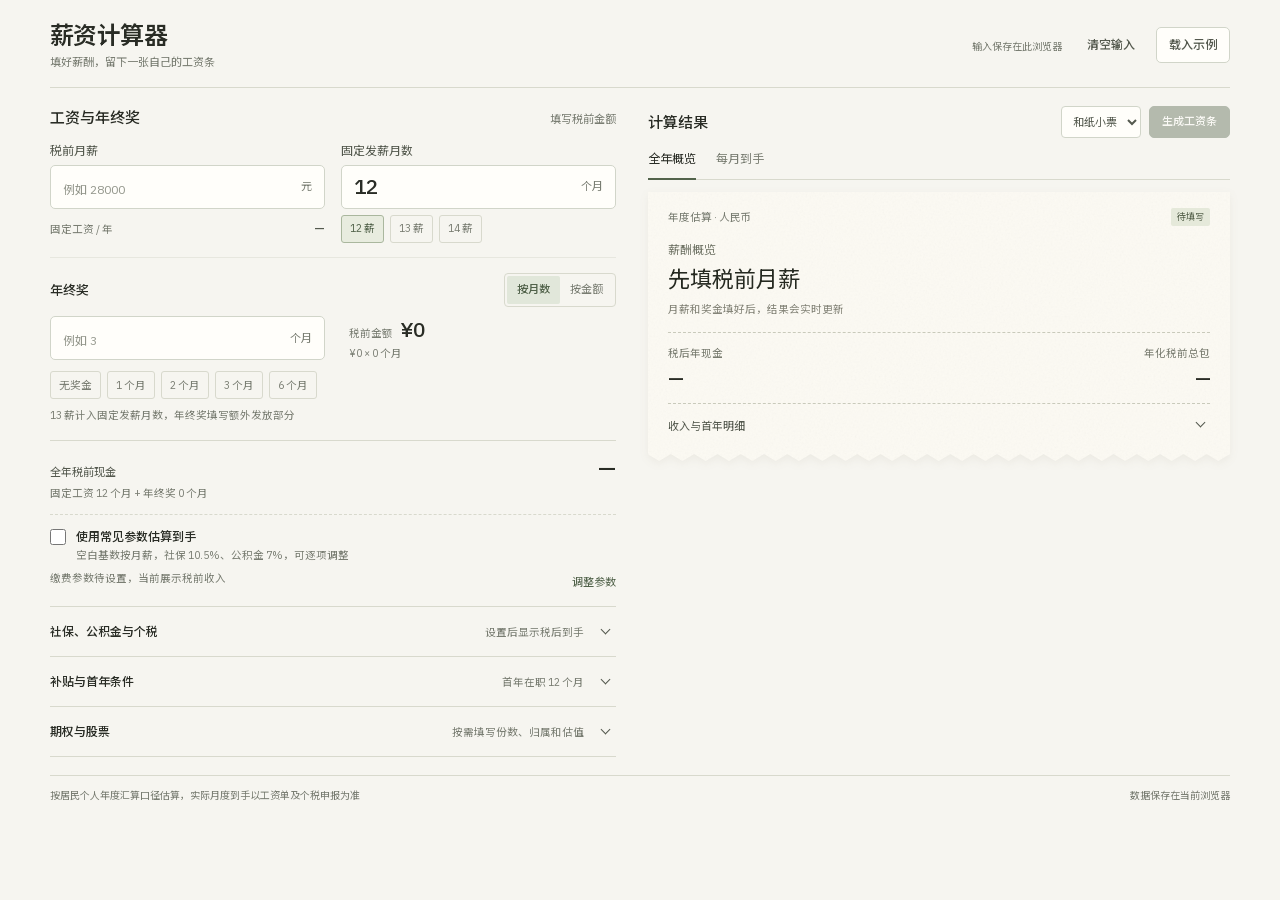
==== commit 9228fd69: "Compact salary inputs and integrate live results" ====
--- a/index.html
+++ b/index.html
@@ -16,7 +16,7 @@
   <script type="application/ld+json">
     {"@context":"https://schema.org","@type":"WebApplication","name":"薪资计算器","url":"https://mx-pai.cn/salary-calculator/","applicationCategory":"FinanceApplication","operatingSystem":"Any","inLanguage":"zh-CN","description":"在线计算税后工资、每月累计个税、月均到手、年终奖、首年收入和期权归属，缴费参数可自定义。"}
   </script>
-  <link rel="stylesheet" href="styles.css?v=20261023monthly2">
+  <link rel="stylesheet" href="styles.css?v=20261023compact2">
 </head>
 <body>
   <main class="shell">
@@ -33,7 +33,7 @@
 <div class="field">
       <label for="monthly-salary">税前月薪</label>
       <div class="entry"><input id="monthly-salary" data-key="monthlySalary" type="number" min="0" step="100" inputmode="decimal" placeholder="例如 28000" aria-describedby="error-monthlySalary"><span class="unit">元</span></div>
-      <p class="field-error" id="error-monthlySalary" data-error-for="monthlySalary" hidden></p>
+      <p class="field-error" id="error-monthlySalary" data-error-for="monthlySalary" hidden></p><p class="input-equivalent"><span>固定工资 / 年</span><strong id="salary-equivalent">—</strong></p>
     </div><div class="field">
       <label for="salary-months">固定发薪月数</label>
       <div class="entry"><input id="salary-months" data-key="salaryMonths" type="number" min="0" step="0.5" max="24" inputmode="decimal" placeholder="12" aria-describedby="error-salaryMonths"><span class="unit">个月</span></div>
@@ -43,47 +43,40 @@
             <div class="bonus-header"><span>年终奖</span><div class="bonus-switch" role="group" aria-label="年终奖填写方式"><button type="button" data-bonus-mode="months" aria-pressed="true">按月数</button><button type="button" data-bonus-mode="amount" aria-pressed="false">按金额</button></div></div>
             <input id="bonus-input-mode" data-key="bonusMode" type="hidden" value="months">
             <div class="bonus-fields"><div data-bonus-panel="months"><div class="field">
-      <label for="bonus-months">年终奖月数</label>
+      <label class="visually-hidden" for="bonus-months">年终奖月数</label>
       <div class="entry"><input id="bonus-months" data-key="bonusMonths" type="number" min="0" step="0.5" max="36" inputmode="decimal" placeholder="例如 3" aria-describedby="error-bonusMonths"><span class="unit">个月</span></div>
       <p class="field-error" id="error-bonusMonths" data-error-for="bonusMonths" hidden></p>
     </div></div><div data-bonus-panel="amount" hidden><div class="field">
-      <label for="annual-bonus">年终奖税前金额</label>
+      <label class="visually-hidden" for="annual-bonus">年终奖税前金额</label>
       <div class="entry"><input id="annual-bonus" data-key="annualBonus" type="number" min="0" step="1000" inputmode="decimal" placeholder="例如 84000" aria-describedby="error-annualBonus"><span class="unit">元 / 年</span></div>
       <p class="field-error" id="error-annualBonus" data-error-for="annualBonus" hidden></p>
     </div></div><div class="bonus-equivalent"><span id="bonus-equivalent-label">税前金额</span><strong id="bonus-equivalent">¥0</strong><small id="bonus-expression">随月薪自动换算</small></div></div>
             <div class="quick-picks bonus-picks" id="bonus-quick-picks" role="group" aria-label="年终奖月数快捷选择"><button type="button" data-quick-key="bonusMonths" data-quick-value="0">无奖金</button><button type="button" data-quick-key="bonusMonths" data-quick-value="1">1 个月</button><button type="button" data-quick-key="bonusMonths" data-quick-value="2">2 个月</button><button type="button" data-quick-key="bonusMonths" data-quick-value="3">3 个月</button><button type="button" data-quick-key="bonusMonths" data-quick-value="6">6 个月</button></div>
-            <p class="hint">约定的 13 薪计入固定发薪月数，额外年终奖在这里填写</p>
+            <p class="hint">13 薪计入固定发薪月数，年终奖填写额外发放部分</p>
           </div>
         </div>
-        <div class="income-summary"><div><span>全年税前现金</span><strong id="cash-preview">—</strong></div><p id="income-formula">固定工资 + 年终奖 + 现金补贴</p></div>
-        <div class="tax-quick">          <label class="assumption-option" for="use-default-tax"><input id="use-default-tax" data-key="useDefaultTax" type="checkbox"><span><strong>使用常见参数估算到手</strong><small>空白基数按月薪，社保 10.5%、公积金 7%，可逐项调整</small></span></label>
+        <div class="income-summary"><div class="income-total"><span>全年税前现金</span><strong id="cash-preview">—</strong></div><div class="live-net-summary" id="live-net-summary" hidden><span>税后月均到手</span><strong id="inline-monthly-net">—</strong></div><p id="income-formula">固定工资 + 年终奖 + 现金补贴</p></div>
+        <div class="tax-quick">          <label class="assumption-option" for="use-default-tax"><input id="use-default-tax" data-key="useDefaultTax" type="checkbox"><span><strong>使用常见参数估算到手</strong><small id="tax-assumption-help">空白基数按月薪，社保 10.5%、公积金 7%，可逐项调整</small></span></label>
           <div class="result-note"><p id="assumption-hint">缴费参数待设置，当前展示税前收入</p><button class="view-link" id="edit-tax" type="button">调整参数</button></div>
 </div>
       </section>
 
       <aside class="result-panel" id="results" aria-label="薪酬计算结果">
-        <div class="preview-heading"><div><h2>收入预览</h2><p>年度看总额，每月看到手</p></div><button class="generate-button" id="generate-receipt" type="button" disabled>生成工资条</button></div>
-        <div class="view-tabs" role="tablist" aria-label="结果查看方式"><button type="button" id="tab-receipt" role="tab" data-result-view="receipt" aria-selected="true" aria-controls="receipt-view">年度工资条</button><button type="button" id="tab-monthly" role="tab" data-result-view="monthly" aria-selected="false" aria-controls="monthly-view" tabindex="-1">每月到手</button></div>
+        <div class="preview-heading"><h2>计算结果</h2><div class="export-tools"><label class="visually-hidden" for="receipt-style">工资条风格</label><select id="receipt-style"><option value="paper">和纸小票</option><option value="thermal">热敏小票</option></select><button class="generate-button" id="generate-receipt" type="button" disabled>生成工资条</button></div></div>
+        <div class="view-tabs" role="tablist" aria-label="结果查看方式"><button type="button" id="tab-receipt" role="tab" data-result-view="receipt" aria-selected="true" aria-controls="receipt-view">全年概览</button><button type="button" id="tab-monthly" role="tab" data-result-view="monthly" aria-selected="false" aria-controls="monthly-view" tabindex="-1">每月到手</button></div>
         <div id="receipt-view" role="tabpanel" aria-labelledby="tab-receipt">
-        <div class="paper-options" role="group" aria-label="工资条风格"><button type="button" data-receipt-style="paper" aria-pressed="true">和纸小票</button><button type="button" data-receipt-style="thermal" aria-pressed="false">热敏小票</button></div>
         <div class="receipt-stage">
           <div class="receipt-shadow">
             <article class="receipt-sheet" id="receipt-sheet" data-style="paper" aria-label="工资条内容">
               <div class="result-hero">
-                <div class="result-label"><h2>薪酬估算单</h2><span class="example-tag" id="example-tag">待填写</span></div>
-                <div class="receipt-meta"><span id="receipt-date"></span><span>人民币 / 年度估算</span></div>
-                <div class="receipt-rule"></div>
+                <div class="result-label"><span>年度估算 · 人民币</span><span class="example-tag" id="example-tag">待填写</span></div>
                 <div class="net-label" id="headline-label">薪酬概览</div><div class="net-total is-pending" id="monthly-net">先填税前月薪</div>
                 <p class="net-secondary" id="monthly-with-bonus" hidden></p><p class="total-caption" id="result-caption">月薪和奖金填好后，结果会实时更新</p>
                 <p class="visually-hidden" id="result-announcer" role="status" aria-live="polite" aria-atomic="true"></p>
                 <div class="result-kpis" id="result-kpis"></div>
               </div>
-              <div class="result-body">
-                <div class="mix-heading"><h3>全年收入明细</h3><span>税前</span></div>
-                <div id="income-breakdown"></div><div class="deductions" id="deduction-breakdown"></div>
-                <div class="first-year-group" id="first-year-results"></div>
-              </div>
-              <div class="receipt-bottom"><span>按年度汇算口径估算</span><span>股权估值单独列示</span><span class="receipt-seal" id="receipt-mark">一薪一意</span></div>
+              <div class="deductions" id="deduction-breakdown"></div>
+              <details class="annual-breakdown"><summary>收入与首年明细<span class="disclosure" aria-hidden="true"></span></summary><div class="result-body"><div class="mix-heading"><h3>全年税前收入</h3></div><div id="income-breakdown"></div><div class="first-year-group" id="first-year-results"></div></div></details>
             </article>
           </div>
         </div>
@@ -223,9 +216,9 @@
     <div class="export-canvas" id="export-canvas" aria-busy="false"><img id="export-preview" alt="生成的薪酬估算工资条" role="button" tabindex="0" aria-label="放大工资条预览" aria-pressed="false"><p id="export-loading" role="status">正在生成工资条</p></div>
     <div class="export-footer"><span id="export-status" role="status" aria-live="polite"></span><div><button class="copy-button" id="copy-image" type="button" disabled>复制图片</button><button class="generate-button" id="download-image" type="button" disabled>保存图片</button></div></div>
   </dialog>
-  <script src="calculator.js?v=20261023monthly2"></script>
-  <script src="report.js?v=20261023monthly2"></script>
-  <script src="result-image.js?v=20261023monthly2"></script>
-  <script src="app.js?v=20261023monthly2"></script>
+  <script src="calculator.js?v=20261023compact2"></script>
+  <script src="report.js?v=20261023compact2"></script>
+  <script src="result-image.js?v=20261023compact2"></script>
+  <script src="app.js?v=20261023compact2"></script>
 </body>
 </html>
--- a/styles.css
+++ b/styles.css
@@ -1,5 +1,5 @@
-@font-face { font-family: "Plex Sub"; src: url(fonts/plex-sans-subset.woff2?v=20261023monthly2) format("woff2"); font-weight: 100 700; font-display: swap; }
-@font-face { font-family: "Noto Sub"; src: url(fonts/noto-sans-sc-subset.woff2?v=20261023monthly2) format("woff2"); font-weight: 100 900; font-display: swap; }
+@font-face { font-family: "Plex Sub"; src: url(fonts/plex-sans-subset.woff2?v=20261023compact2) format("woff2"); font-weight: 100 700; font-display: swap; }
+@font-face { font-family: "Noto Sub"; src: url(fonts/noto-sans-sc-subset.woff2?v=20261023compact2) format("woff2"); font-weight: 100 900; font-display: swap; }
 :root {
   color-scheme: light;
   --page: #f6f5f0; --paper: #fffefa; --paper-warm: #fcfaf3;
@@ -21,130 +21,122 @@
 button:focus-visible, input:focus-visible, select:focus-visible, summary:focus-visible, a:focus-visible { outline: 3px solid var(--focus); outline-offset: 3px; }
 button:disabled { cursor: default; opacity: .4; }
 input, strong { font-variant-numeric: tabular-nums; }
-.shell { width: min(1160px, calc(100% - 80px)); margin: 0 auto; padding: 43px 0 24px; }
-.masthead { display: flex; align-items: center; justify-content: space-between; gap: 24px; padding-bottom: 30px; margin-bottom: 34px; border-bottom: 1px solid var(--line); }
-h1 { font-size: 28px; font-weight: 600; letter-spacing: -.7px; line-height: 1.3; }
-.intro { margin-top: 8px; color: var(--muted); font-size: 12px; line-height: 1.7; }
-.mast-actions { display: flex; align-items: end; flex-direction: column; gap: 10px; }
-.local-note { font-size: 11px; color: var(--muted); }
+.shell { width: min(1180px, calc(100% - 64px)); margin: 0 auto; padding: 20px 0 16px; }
+.masthead { display: flex; align-items: center; justify-content: space-between; gap: 20px; padding-bottom: 16px; margin-bottom: 18px; border-bottom: 1px solid var(--line); }
+h1 { font-size: 24px; font-weight: 600; letter-spacing: -.6px; line-height: 1.25; }
+.intro { margin-top: 4px; color: var(--muted); font-size: 11px; line-height: 1.5; }
+.mast-actions { display: flex; align-items: center; gap: 12px; }
+.local-note { font-size: 10px; color: var(--muted); }
 .action-buttons { display: flex; gap: 8px; }
-.text-button, .copy-button, .generate-button { display: inline-flex; align-items: center; justify-content: center; gap: 8px; min-height: 40px; padding: 0 15px; border: 1px solid var(--border); border-radius: 5px; color: var(--ink-soft); background: transparent; font-size: 12px; font-weight: 500; line-height: 1; transition: background-color .15s, border-color .15s; }
+.text-button, .copy-button, .generate-button { display: inline-flex; align-items: center; justify-content: center; gap: 8px; min-height: 36px; padding: 0 12px; border: 1px solid var(--border); border-radius: 5px; color: var(--ink-soft); background: transparent; font-size: 12px; font-weight: 500; line-height: 1; transition: background-color .15s, border-color .15s; }
 .text-button:hover, .copy-button:hover:enabled { background: #e9ece3; border-color: #b6beae; }
 #clear-button { border-color: transparent; }
 #reset-button { background: var(--paper); }
 #clear-button.is-confirming { color: var(--danger); border-color: var(--danger); background: var(--danger-bg); }
 .generate-button { color: #fffefa; background: var(--cash-dark); border-color: var(--cash-dark); }
 .generate-button:hover:enabled { background: #40533b; }
-.layout { display: grid; grid-template-columns: minmax(0, 1fr) minmax(360px, .96fr); grid-template-rows: min-content 1fr; gap: 27px 64px; align-items: start; }
+.layout { display: grid; grid-template-columns: minmax(0, 1fr) minmax(330px, 1.03fr); grid-template-rows: min-content 1fr; gap: 14px 32px; align-items: start; }
 .primary-form { grid-column: 1; grid-row: 1; min-width: 0; }
-.section-heading { display: flex; align-items: baseline; justify-content: space-between; gap: 12px; margin: 1px 0 27px; }
-.section-heading h2 { font-size: 18px; font-weight: 500; }
+.section-heading { display: flex; align-items: baseline; justify-content: space-between; gap: 12px; margin: 0 0 14px; }
+.section-heading h2 { font-size: 15px; font-weight: 500; }
 .section-heading > span { color: var(--muted); font-size: 11px; }
-.fields { display: grid; grid-template-columns: repeat(2, minmax(0, 1fr)); gap: 24px 20px; }
+.fields { display: grid; grid-template-columns: repeat(2, minmax(0, 1fr)); gap: 14px 16px; }
 .field { min-width: 0; }
 .field.wide { grid-column: 1 / -1; }
-.field > label, .bonus-header > span { display: block; margin-bottom: 10px; color: var(--ink-soft); font-size: 12px; font-weight: 400; }
-.entry { display: flex; min-height: 57px; align-items: center; padding: 0 14px; border: 1px solid var(--border); border-radius: 5px; background: var(--field-bg); transition: border-color .15s; }
+.field > label, .bonus-header > span { display: block; margin-bottom: 7px; color: var(--ink-soft); font-size: 12px; font-weight: 400; }
+.entry { display: flex; min-height: 44px; align-items: center; padding: 0 12px; border: 1px solid var(--border); border-radius: 5px; background: var(--field-bg); transition: border-color .15s; }
 .entry:hover { border-color: #a9b29e; }
 .entry:focus-within { border-color: var(--cash); outline: 3px solid #e3e9dd; background: #fff; }
 .entry input, .entry select { width: 100%; min-width: 0; margin: 0; padding: 0; border: 0; outline: none; color: var(--ink); background: transparent; }
-.entry input { font-size: 23px; font-weight: 500; letter-spacing: -.4px; line-height: 1.3; }
-.entry input::placeholder { font-size: 13px; font-weight: 400; letter-spacing: 0; color: #93968b; }
+.entry input { font-size: 21px; font-weight: 500; letter-spacing: -.4px; line-height: 1.3; }
+.entry input::placeholder { font-size: 12px; font-weight: 400; letter-spacing: 0; color: #93968b; }
 .entry select { font-size: 12px; cursor: pointer; }
 .entry input::-webkit-inner-spin-button, .entry input::-webkit-outer-spin-button { appearance: none; margin: 0; }
 .entry input[type="number"] { appearance: textfield; }
 .unit { flex-shrink: 0; margin-left: 10px; color: var(--muted); font-size: 11px; line-height: 1.3; }
-.hint, .section-tip { margin-top: 13px; color: var(--muted); font-size: 11px; line-height: 1.8; }
-.bonus-block { grid-column: 1 / -1; margin-top: 3px; padding-top: 26px; border-top: 1px solid var(--line-soft); }
-.bonus-header { display: flex; align-items: center; justify-content: space-between; gap: 12px; margin-bottom: 19px; }
-.bonus-header > span { margin: 0; color: var(--ink); font-size: 14px; font-weight: 500; }
+.hint, .section-tip { margin-top: 8px; color: var(--muted); font-size: 10.5px; line-height: 1.6; }
+.bonus-block { grid-column: 1 / -1; padding-top: 15px; border-top: 1px solid var(--line-soft); }
+.bonus-header { display: flex; align-items: center; justify-content: space-between; gap: 12px; margin-bottom: 8px; }
+.bonus-header > span { margin: 0; color: var(--ink); font-size: 13px; font-weight: 500; }
 .bonus-switch { display: flex; gap: 0; padding: 2px; border: 1px solid var(--line); border-radius: 4px; }
 .bonus-switch button { display: inline-flex; align-items: center; justify-content: center; min-height: 28px; padding: 0 10px; border: 0; border-radius: 2px; background: transparent; color: var(--muted); font-size: 11px; line-height: 1; }
 .bonus-switch button[aria-pressed="true"] { background: #e1e7da; color: var(--cash-dark); font-weight: 500; }
-.bonus-fields { display: grid; grid-template-columns: 1fr 1fr; gap: 20px; align-items: center; }
-.bonus-equivalent { padding-left: 12px; }
-.bonus-equivalent span, .bonus-equivalent small { display: block; color: var(--muted); font-size: 11px; line-height: 1.6; }
-.bonus-equivalent strong { display: block; margin: 4px 0; font-size: 25px; font-weight: 500; letter-spacing: -.5px; }
-.income-summary { margin-top: 27px; padding: 21px 0; border-top: 1px solid var(--line); }
+.bonus-fields { display: grid; grid-template-columns: 1fr 1fr; gap: 16px; align-items: center; }
+.bonus-equivalent { padding-left: 8px; }
+.bonus-equivalent span { color: var(--muted); font-size: 10.5px; margin-right: 7px; }
+.bonus-equivalent small { display: block; margin-top: 3px; color: var(--muted); font-size: 10.5px; line-height: 1.5; }
+.bonus-equivalent strong { display: inline; font-size: 21px; font-weight: 500; letter-spacing: -.5px; }
+.income-summary { margin-top: 16px; padding: 12px 0; border-top: 1px solid var(--line); }
 .income-summary > div { display: flex; justify-content: space-between; align-items: baseline; gap: 12px; }
-.income-summary span { color: var(--ink-soft); font-size: 12px; }
-.income-summary strong { color: var(--ink); font-size: 25px; font-weight: 500; letter-spacing: -.5px; }
-.income-summary p { margin-top: 7px; font-size: 11px; color: var(--muted); line-height: 1.7; }
-.tax-quick { padding: 20px 0 0; border-top: 1px dashed var(--line); }
+.income-summary span { color: var(--ink-soft); font-size: 11px; }
+.income-summary strong { color: var(--ink); font-size: 22px; font-weight: 500; letter-spacing: -.5px; }
+.income-summary p { margin-top: 4px; font-size: 10.5px; color: var(--muted); line-height: 1.5; }
+.tax-quick { padding: 12px 0 0; border-top: 1px dashed var(--line); }
 .assumption-option { display: flex; align-items: start; gap: 10px; cursor: pointer; }
 .assumption-option input { width: 16px; height: 16px; margin: 2px 0 0; flex-shrink: 0; accent-color: var(--cash-dark); }
 .assumption-option strong { display: block; font-size: 12px; font-weight: 500; }
-.assumption-option small { display: block; margin-top: 5px; color: var(--muted); font-size: 11px; line-height: 1.7; }
-.result-note { display: flex; align-items: start; gap: 12px; margin-top: 12px; }
-.result-note p { flex: 1; color: var(--muted); font-size: 11px; line-height: 1.7; }
+.assumption-option small { display: block; margin-top: 3px; color: var(--muted); font-size: 10.5px; line-height: 1.55; }
+.result-note { display: flex; align-items: start; gap: 10px; margin-top: 7px; }
+.result-note p { flex: 1; color: var(--muted); font-size: 10.5px; line-height: 1.55; }
 .view-link { flex-shrink: 0; min-height: 22px; border: 0; background: transparent; padding: 0; color: var(--cash-dark); font-size: 11px; }
 .optional-group { min-width: 0; grid-column: 1; grid-row: 2; border-top: 1px solid var(--line); }
 .optional-section { border-bottom: 1px solid var(--line); scroll-margin-top: 24px; }
-.optional-section > summary { display: flex; min-height: 82px; align-items: center; gap: 12px; padding: 18px 0; list-style: none; cursor: pointer; }
+.optional-section > summary { display: flex; min-height: 49px; align-items: center; gap: 12px; padding: 12px 0; list-style: none; cursor: pointer; }
 summary::-webkit-details-marker { display: none; }
-.optional-section h2 { font-size: 13px; font-weight: 500; }
-.optional-section summary p { margin-top: 6px; color: var(--muted); font-size: 11px; line-height: 1.5; }
+.optional-section h2 { flex-shrink: 0; font-size: 12px; font-weight: 500; white-space: nowrap; }
+.optional-section summary p { min-width: 0; margin: 0; overflow: hidden; color: var(--muted); font-size: 10.5px; line-height: 1.5; text-align: right; white-space: nowrap; text-overflow: ellipsis; }
 .disclosure { display: inline-flex; align-items: center; justify-content: center; width: 20px; height: 20px; flex: 0 0 20px; margin-left: auto; }
 .disclosure::before { content: ""; width: 6px; height: 6px; border-right: 1.5px solid var(--ink-soft); border-bottom: 1.5px solid var(--ink-soft); transform: translateY(-2px) rotate(45deg); }
 details[open] > summary .disclosure::before { transform: translateY(2px) rotate(225deg); }
-.optional-body { padding: 6px 0 26px; }
-.optional-body .entry { min-height: 46px; }
+.optional-body { padding: 4px 0 16px; }
+.optional-body .entry { min-height: 42px; }
 .optional-body .entry input { font-size: 18px; }
 .bounds-settings { margin: 18px 0; border-top: 1px solid var(--line-soft); border-bottom: 1px solid var(--line-soft); }
 .bounds-settings > summary { padding: 13px 0; cursor: pointer; font-size: 11px; color: var(--cash-dark); }
 .bounds-settings > .fields { padding: 2px 0 18px; }
-.tax-explainer { margin-top: 16px; color: var(--muted); font-size: 11px; line-height: 1.8; }
+.tax-explainer { margin-top: 12px; color: var(--muted); font-size: 10.5px; line-height: 1.6; }
 .tax-explainer a { color: var(--cash-dark); text-underline-offset: 2px; }
 .field-error { margin-top: 6px; font-size: 11px; color: var(--danger); line-height: 1.5; }
 .field.is-invalid .entry { border-color: var(--danger); }
 .validation-summary { margin-bottom: 16px; padding: 10px 12px; border-radius: 4px; background: var(--danger-bg); color: var(--danger); font-size: 12px; line-height: 1.6; }
 /* A real receipt is the only material surface in the calculator */
 .result-panel { min-width: 0; grid-column: 2; grid-row: 1 / span 2; }
-.preview-heading { display: flex; align-items: center; justify-content: space-between; gap: 10px; margin: 1px 0 15px; }
-.preview-heading h2 { font-size: 18px; font-weight: 500; }
-.preview-heading .generate-button { min-height: 37px; padding: 0 14px; font-size: 11px; }
-.preview-heading p { margin-top: 6px; color: var(--muted); font-size: 11px; }
-.paper-options { display: flex; gap: 20px; }
-.paper-options button { display: inline-flex; align-items: center; justify-content: center; min-height: 34px; padding: 0 0 7px; border: 0; border-bottom: 2px solid transparent; color: var(--muted); background: transparent; font-size: 12px; line-height: 1; }
-.paper-options button[aria-pressed="true"] { color: var(--cash-dark); border-bottom-color: var(--cash); }
-.receipt-stage { margin-top: 12px; padding: 34px 33px 43px; border-radius: 4px; background: #e3d6bd url(assets/desk-daylight.webp?v=20261023monthly2) center / cover; }
-.receipt-shadow { filter: drop-shadow(1px 10px 10px #5d4f3429); }
-.receipt-sheet { position: relative; padding: 27px 27px 31px; background: var(--receipt-paper); color: var(--ink); clip-path: polygon(0 0,100% 0,100% calc(100% - 7px),98% 100%,96% calc(100% - 7px),94% 100%,92% calc(100% - 7px),90% 100%,88% calc(100% - 7px),86% 100%,84% calc(100% - 7px),82% 100%,80% calc(100% - 7px),78% 100%,76% calc(100% - 7px),74% 100%,72% calc(100% - 7px),70% 100%,68% calc(100% - 7px),66% 100%,64% calc(100% - 7px),62% 100%,60% calc(100% - 7px),58% 100%,56% calc(100% - 7px),54% 100%,52% calc(100% - 7px),50% 100%,48% calc(100% - 7px),46% 100%,44% calc(100% - 7px),42% 100%,40% calc(100% - 7px),38% 100%,36% calc(100% - 7px),34% 100%,32% calc(100% - 7px),30% 100%,28% calc(100% - 7px),26% 100%,24% calc(100% - 7px),22% 100%,20% calc(100% - 7px),18% 100%,16% calc(100% - 7px),14% 100%,12% calc(100% - 7px),10% 100%,8% calc(100% - 7px),6% 100%,4% calc(100% - 7px),2% 100%,0 calc(100% - 7px)); }
+.preview-heading { display: flex; align-items: center; justify-content: space-between; gap: 10px; margin: 0 0 10px; }
+.preview-heading h2 { font-size: 15px; font-weight: 500; }
+.preview-heading .generate-button { min-height: 32px; padding: 0 12px; font-size: 11px; }
+.receipt-stage { margin: 0; padding: 0; }
+.receipt-shadow { filter: drop-shadow(0 3px 4px #5d4f3410); }
+.receipt-sheet { position: relative; padding: 16px 20px 21px; background: var(--receipt-paper); color: var(--ink); clip-path: polygon(0 0,100% 0,100% calc(100% - 7px),98% 100%,96% calc(100% - 7px),94% 100%,92% calc(100% - 7px),90% 100%,88% calc(100% - 7px),86% 100%,84% calc(100% - 7px),82% 100%,80% calc(100% - 7px),78% 100%,76% calc(100% - 7px),74% 100%,72% calc(100% - 7px),70% 100%,68% calc(100% - 7px),66% 100%,64% calc(100% - 7px),62% 100%,60% calc(100% - 7px),58% 100%,56% calc(100% - 7px),54% 100%,52% calc(100% - 7px),50% 100%,48% calc(100% - 7px),46% 100%,44% calc(100% - 7px),42% 100%,40% calc(100% - 7px),38% 100%,36% calc(100% - 7px),34% 100%,32% calc(100% - 7px),30% 100%,28% calc(100% - 7px),26% 100%,24% calc(100% - 7px),22% 100%,20% calc(100% - 7px),18% 100%,16% calc(100% - 7px),14% 100%,12% calc(100% - 7px),10% 100%,8% calc(100% - 7px),6% 100%,4% calc(100% - 7px),2% 100%,0 calc(100% - 7px)); }
 .receipt-sheet::before { content: ""; position: absolute; inset: 0; z-index: -1; opacity: .35; pointer-events: none; background-image: url("data:image/svg+xml,%3Csvg viewBox='0 0 180 180' xmlns='http://www.w3.org/2000/svg'%3E%3Cfilter id='n'%3E%3CfeTurbulence type='fractalNoise' baseFrequency='.76' numOctaves='3' stitchTiles='stitch'/%3E%3CfeColorMatrix type='saturate' values='0'/%3E%3C/filter%3E%3Cpath fill='%23828270' opacity='.18' filter='url(%23n)' d='M0 0h180v180H0z'/%3E%3C/svg%3E"); }
-.result-label { display: flex; align-items: center; justify-content: center; gap: 10px; flex-wrap: wrap; }
-.result-label h2 { font-size: 21px; font-weight: 500; letter-spacing: 2px; }
+.result-label { display: flex; align-items: center; justify-content: space-between; gap: 10px; color: var(--muted); font-size: 10.5px; }
 .example-tag { padding: 3px 6px; border-radius: 2px; color: #59654f; background: #e5e9da; font-size: 9px; line-height: 1.4; }
-.receipt-meta { display: flex; align-items: baseline; justify-content: space-between; gap: 10px; margin-top: 15px; color: #858579; font-size: 9px; }
-.receipt-rule { border-top: 1px dashed #c9cabb; margin-top: 15px; }
-.net-label { margin-top: 23px; color: #727668; text-align: center; font-size: 11px; }
-.net-total { margin-top: 5px; color: #252920; text-align: center; font-size: clamp(34px, 3.7vw, 48px); font-weight: 500; letter-spacing: -1.6px; line-height: 1.15; font-variant-numeric: tabular-nums; overflow-wrap: anywhere; }
-.net-total.is-pending { margin: 18px 0; font-size: 23px; font-weight: 400; letter-spacing: 0; }
-.net-secondary { margin-top: 11px; text-align: center; color: #5e6a54; font-size: 10px; line-height: 1.7; }
-.total-caption { margin-top: 7px; text-align: center; color: #858579; font-size: 9px; line-height: 1.8; }
-.result-kpis { display: grid; grid-template-columns: 1fr 1fr; gap: 15px; margin-top: 23px; padding: 18px 0; border-top: 1px dashed #c9cabb; border-bottom: 1px dashed #c9cabb; }
-.result-kpis span { display: block; color: #797c70; font-size: 9px; }
-.result-kpis strong { display: block; margin-top: 6px; color: #292c25; font-size: clamp(16px, 1.8vw, 21px); font-weight: 500; letter-spacing: -.5px; }
+.net-label { margin-top: 14px; color: #727668; text-align: left; font-size: 12px; }
+.net-total { margin-top: 3px; color: #252920; text-align: left; font-size: clamp(32px, 3.7vw, 38px); font-weight: 500; letter-spacing: -1.2px; line-height: 1.1; font-variant-numeric: tabular-nums; overflow-wrap: anywhere; }
+.net-total.is-pending { margin: 10px 0; font-size: 22px; font-weight: 400; letter-spacing: 0; }
+.net-secondary { margin-top: 8px; text-align: left; color: #5e6a54; font-size: 11px; line-height: 1.6; }
+.total-caption { margin-top: 4px; text-align: left; color: #858579; font-size: 10.5px; line-height: 1.6; }
+.result-kpis { display: grid; grid-template-columns: 1fr 1fr; gap: 15px; margin-top: 14px; padding: 12px 0; border-top: 1px dashed #c9cabb; border-bottom: 1px dashed #c9cabb; }
+.result-kpis span { display: block; color: #797c70; font-size: 10.5px; }
+.result-kpis strong { display: block; margin-top: 4px; color: #292c25; font-size: 20px; font-weight: 500; letter-spacing: -.5px; }
 .result-kpis > div:last-child { text-align: right; }
-.result-body { padding-top: 19px; }
+.result-body { padding: 6px 0 4px; }
 .mix-heading { display: flex; align-items: baseline; justify-content: space-between; color: #858579; font-size: 9px; }
 .mix-heading h3 { color: #54594e; font-size: 11px; font-weight: 500; }
-.breakdown-row { display: flex; align-items: baseline; gap: 6px; margin-top: 13px; color: #5e6156; font-size: 10px; }
+.breakdown-row { display: flex; align-items: baseline; gap: 6px; margin-top: 9px; color: #5e6156; font-size: 11px; }
 .row-label { min-width: 0; }
-.row-label small { display: block; margin-top: 2px; color: #909084; font-size: 8px; }
+.row-label small { display: inline; margin-left: 7px; color: #909084; font-size: 10px; }
 .leader { flex: 1; }
-.breakdown-row strong { flex-shrink: 0; font-size: 12px; font-weight: 400; color: #292c25; }
-.deductions { margin-top: 18px; padding-top: 4px; border-top: 1px dashed #c9cabb; }
-.first-year-group { display: grid; gap: 12px; margin-top: 21px; padding-top: 17px; border-top: 1px dashed #c9cabb; }
-.first-year { display: flex; justify-content: space-between; width: 100%; align-items: baseline; gap: 15px; color: #777a6e; font-size: 9px; }
-.first-year strong { flex-shrink: 0; color: #41473a; font-size: 11px; font-weight: 500; }
-.receipt-bottom { display: grid; justify-items: center; gap: 4px; margin-top: 22px; padding-top: 17px; border-top: 1px dashed #c9cabb; color: #959589; font-size: 8px; line-height: 1.7; }
+.breakdown-row strong { flex-shrink: 0; font-size: 13px; font-weight: 400; color: #292c25; }
+.deductions { display: grid; grid-template-columns: 1fr 1fr; gap: 16px; margin: 0; padding: 12px 0; border-bottom: 1px dashed #c9cabb; }
+.first-year-group { display: grid; gap: 8px; margin-top: 12px; padding-top: 12px; border-top: 1px dashed #c9cabb; }
+.first-year { display: flex; justify-content: space-between; width: 100%; align-items: baseline; gap: 15px; color: #777a6e; font-size: 11px; }
+.first-year strong { flex-shrink: 0; color: #41473a; font-size: 12px; font-weight: 500; }
 .receipt-sheet[data-style="thermal"] { --receipt-paper: #fffdf4; }
-.receipt-sheet[data-style="thermal"] .net-total, .receipt-sheet[data-style="thermal"] strong, .receipt-sheet[data-style="thermal"] .receipt-meta, .receipt-sheet[data-style="thermal"] .receipt-bottom { font-family: ui-monospace, "SFMono-Regular", "Menlo", "Consolas", monospace; }
-.receipt-sheet[data-style="thermal"] .result-label h2 { letter-spacing: 3px; font-size: 20px; }
-.receipt-sheet[data-style="thermal"] .net-total { font-size: clamp(32px, 3.4vw, 44px); font-weight: 600; }
+.receipt-sheet[data-style="thermal"] .net-total, .receipt-sheet[data-style="thermal"] strong { font-family: ui-monospace, "SFMono-Regular", "Menlo", "Consolas", monospace; }
+.receipt-sheet[data-style="thermal"] .net-total { font-size: 35px; font-weight: 600; }
 .receipt-sheet[data-style="thermal"] .example-tag { color: #57594f; background: #edeee6; border: 1px dashed #b6b9a9; }
-.result-more { margin-top: 20px; border-top: 1px solid var(--line); }
-.result-more > summary { display: flex; align-items: center; gap: 12px; padding: 15px 0; color: var(--ink-soft); font-size: 12px; cursor: pointer; list-style: none; }
+.result-more { margin-top: 12px; border-top: 1px solid var(--line); }
+.result-more > summary { display: flex; align-items: center; gap: 12px; min-height: 36px; padding: 10px 0; color: var(--ink-soft); font-size: 11px; cursor: pointer; list-style: none; }
 .timeline, .scenario-box { padding: 4px 0 22px; }
 .timeline-head, .scenario-head { display: flex; justify-content: space-between; gap: 12px; margin: 12px 0 16px; }
 .timeline-head h3, .scenario-head h3 { font-size: 12px; font-weight: 500; }
@@ -165,7 +157,7 @@
 .scenario strong { display: block; margin-top: 6px; font-size: 12px; font-weight: 500; }
 .empty-result { color: var(--muted); font-size: 11px; line-height: 1.6; }
 .tax-breakdown { margin-top: 18px; }
-.footer { display: flex; justify-content: space-between; gap: 20px; margin-top: 32px; padding-top: 19px; border-top: 1px solid var(--line); color: var(--muted); font-size: 10px; line-height: 1.8; }
+.footer { display: flex; justify-content: space-between; gap: 20px; margin-top: 18px; padding-top: 12px; border-top: 1px solid var(--line); color: var(--muted); font-size: 10px; line-height: 1.6; }
 .visually-hidden { position: absolute; width: 1px; height: 1px; overflow: hidden; clip-path: inset(50%); white-space: nowrap; }
 /* Export is a deliberate, user-triggered paper reveal */
 .export-dialog { width: min(780px, calc(100vw - 32px)); max-height: 92vh; max-height: 92dvh; margin: auto; padding: 0; border: 1px solid var(--line); border-radius: 10px; background: var(--page); color: var(--ink); box-shadow: 0 24px 90px #272d2133; }
@@ -183,51 +175,47 @@
 .export-footer { display: flex; align-items: center; justify-content: space-between; gap: 12px; padding: 15px 24px; border-top: 1px solid var(--line); }
 .export-footer > div { display: flex; gap: 10px; margin-left: auto; }
 #export-status { color: var(--cash-dark); font-size: 11px; line-height: 1.5; }
-@media (max-width: 1000px) { .layout { gap: 27px 36px; grid-template-columns: minmax(0, 1fr) minmax(335px, .95fr); }.shell { width: calc(100% - 56px); }.receipt-stage { padding: 28px 23px 34px; }.receipt-sheet { padding-left: 23px; padding-right: 23px; } }
-@media (max-width: 760px) { .layout { grid-template-columns: minmax(0, 1fr); grid-template-rows: auto; gap: 29px; }.primary-form { grid-column: 1; grid-row: 1; }.result-panel { grid-column: 1; grid-row: 2; }.optional-group { grid-column: 1; grid-row: 3; }.receipt-stage { padding: 32px max(26px, 12%) 39px; }.receipt-sheet { padding: 28px 28px 32px; }.net-total { font-size: 47px; }.result-kpis strong { font-size: 21px; }.receipt-sheet[data-style="thermal"] .net-total { font-size: 43px; }.breakdown-row { font-size: 11px; }.breakdown-row strong { font-size: 13px; } }
-@media (max-width: 560px) { .shell { width: calc(100% - 40px); padding: 26px 0 20px; }.masthead { flex-direction: column; align-items: stretch; gap: 21px; padding-bottom: 23px; margin-bottom: 27px; }h1 { font-size: 25px; }.intro { font-size: 11px; }.mast-actions { flex-direction: row; justify-content: space-between; align-items: center; gap: 6px; }.text-button { min-height: 34px; padding: 0 9px; font-size: 11px; }.local-note { font-size: 10px; }.section-heading h2, .preview-heading h2 { font-size: 17px; }.fields { gap: 22px 15px; }.entry { padding: 0 11px; min-height: 54px; }.entry input { font-size: 22px; }.entry input::placeholder { font-size: 11px; }.unit { margin-left: 5px; font-size: 10px; }.field > label { font-size: 11px; }.bonus-fields { gap: 15px; }.bonus-equivalent { padding-left: 6px; }.bonus-equivalent strong { font-size: 23px; }.income-summary strong { font-size: 24px; }.receipt-stage { padding: 25px 22px 33px; }.receipt-sheet { padding: 25px 21px 30px; }.result-label h2 { font-size: 18px; }.example-tag { font-size: 8px; }.net-total { font-size: 42px; }.receipt-sheet[data-style="thermal"] .net-total { font-size: 37px; }.result-kpis strong { font-size: 18px; }.footer { flex-direction: column; gap: 5px; }.export-heading { padding: 18px 17px 12px; }.export-canvas { padding: 12px; }.export-footer { padding: 13px 16px; flex-wrap: wrap; }.export-footer > div { width: 100%; }.export-footer button { flex: 1; } }
 @media (prefers-reduced-motion: no-preference) { .export-dialog[open] .export-canvas img { animation: print-reveal .45s ease-out; }@keyframes print-reveal { from { opacity: 0; transform: translateY(-9px); }to { opacity: 1; transform: translateY(0); } } }
 @media (prefers-reduced-motion: reduce) { button, .entry { transition: none !important; } }
 
 /* Fast input choices use the same baseline and focus states as the form */
-.quick-picks { display: flex; flex-wrap: wrap; gap: 6px; margin-top: 9px; }
-.quick-picks button { display: inline-flex; align-items: center; justify-content: center; min-height: 31px; padding: 0 9px; border: 1px solid var(--line); border-radius: 3px; background: transparent; color: var(--muted); font-size: 10px; line-height: 1; }
+.quick-picks { display: flex; flex-wrap: wrap; gap: 6px; margin-top: 6px; }
+.quick-picks button { display: inline-flex; align-items: center; justify-content: center; min-height: 28px; padding: 0 8px; border: 1px solid var(--line); border-radius: 3px; background: transparent; color: var(--muted); font-size: 10.5px; line-height: 1; }
 .quick-picks button:hover { border-color: var(--cash); color: var(--cash-dark); }
 .quick-picks button[aria-pressed="true"] { border-color: #aab79e; background: #e8ecdf; color: var(--cash-dark); }
-.bonus-picks { margin-top: 16px; }
-.receipt-seal { display: block; width: 42px; height: 42px; margin: 9px 0 1px; padding: 4px 5px; border: 1px solid #89967b; color: #74836c; font-family: "Noto Sub", "PingFang SC", sans-serif; font-size: 13px; line-height: 16px; letter-spacing: 2px; text-align: center; font-weight: 400; }
-.view-tabs { display: flex; gap: 26px; margin-bottom: 16px; border-bottom: 1px solid var(--line); }
-.view-tabs button { display: inline-flex; align-items: center; min-height: 42px; margin-bottom: -1px; padding: 0 0 9px; border: 0; border-bottom: 2px solid transparent; color: var(--muted); background: transparent; font-size: 13px; line-height: 1; }
+.bonus-picks { margin-top: 10px; }
+.view-tabs { display: flex; gap: 20px; margin-bottom: 12px; border-bottom: 1px solid var(--line); }
+.view-tabs button { display: inline-flex; align-items: center; min-height: 32px; margin-bottom: -1px; padding: 0 0 8px; border: 0; border-bottom: 2px solid transparent; color: var(--muted); background: transparent; font-size: 12px; line-height: 1; }
 .view-tabs button[aria-selected="true"] { border-bottom-color: var(--cash-dark); color: var(--ink); }
-.payroll-settings { margin: 21px 0 17px; gap: 16px; }
-.payroll-settings .entry { min-height: 40px; }
+.payroll-settings { margin: 12px 0 10px; gap: 16px; }
+.payroll-settings .entry { min-height: 36px; }
 .payroll-settings .field > label { font-size: 11px; margin-bottom: 8px; }
 .monthly-empty { padding: 30px 20px; border: 1px dashed var(--line); color: var(--muted); font-size: 12px; line-height: 1.8; }
 .monthly-empty .text-button { margin-top: 15px; }
 .monthly-timing { color: var(--muted); font-size: 11px; line-height: 1.8; }
-.month-chart { display: flex; align-items: end; gap: 7px; height: 113px; margin: 22px 0 23px; }
-.month-column { display: flex; flex: 1; min-width: 0; height: 100%; flex-direction: column; align-items: stretch; justify-content: end; gap: 8px; padding: 0 1px 2px; border: 0; background: transparent; color: var(--muted); cursor: pointer; }
+.month-chart { display: flex; align-items: end; gap: 7px; height: 82px; margin: 10px 0 14px; }
+.month-column { display: flex; flex: 1; min-width: 0; height: 100%; flex-direction: column; align-items: stretch; justify-content: end; gap: 6px; padding: 0 1px 2px; border: 0; background: transparent; color: var(--muted); cursor: pointer; }
 .month-bar { display: block; min-height: 4px; background: #cbd2c2; border-radius: 2px 2px 0 0; }
 .month-column:hover .month-bar { background: #a6b19b; }
 .month-column[aria-pressed="true"] .month-bar { background: var(--cash-dark); }
 .month-column[aria-pressed="true"] .month-name { color: var(--ink); font-weight: 600; }
 .month-name { display: block; font-size: 10px; line-height: 1; text-align: center; }
-.monthly-headline { display: flex; align-items: center; justify-content: space-between; gap: 15px; padding-top: 21px; border-top: 1px solid var(--line); }
+.monthly-headline { display: flex; align-items: center; justify-content: space-between; gap: 15px; padding-top: 14px; border-top: 1px solid var(--line); }
 .monthly-headline > div > span { display: block; color: var(--muted); font-size: 12px; }
-.monthly-headline strong { display: block; margin-top: 7px; color: var(--ink); font-size: clamp(29px, 3.6vw, 43px); font-weight: 500; letter-spacing: -1px; line-height: 1.2; }
+.monthly-headline strong { display: block; margin-top: 5px; color: var(--ink); font-size: clamp(29px, 3.3vw, 35px); font-weight: 500; letter-spacing: -1px; line-height: 1.2; }
 #selected-month-event { align-self: start; padding: 4px 7px; color: var(--cash-dark); background: #e5eadc; font-size: 10px; }
-.monthly-kpis { display: grid; grid-template-columns: 1fr 1fr; gap: 16px; margin-top: 22px; padding: 0 0 20px; border-bottom: 1px dashed var(--line); }
+.monthly-kpis { display: grid; grid-template-columns: 1fr 1fr; gap: 16px; margin-top: 14px; padding: 0 0 14px; border-bottom: 1px dashed var(--line); }
 .monthly-kpis span { display: block; color: var(--muted); font-size: 11px; }
 .monthly-kpis strong { display: block; margin-top: 6px; color: var(--ink); font-size: 21px; font-weight: 500; letter-spacing: -.5px; }
-#monthly-current { padding: 5px 0 20px; }
-#monthly-current .breakdown-row, #month-tax-calculation .breakdown-row { margin-top: 14px; font-size: 11px; }
+#monthly-current { padding: 2px 0 12px; }
+#monthly-current .breakdown-row, #month-tax-calculation .breakdown-row { margin-top: 10px; font-size: 11px; }
 #monthly-current .breakdown-row strong, #month-tax-calculation .breakdown-row strong { font-size: 13px; }
 #month-tax-calculation { padding-bottom: 13px; }
 #month-tax-calculation .breakdown-row:nth-child(5), #month-tax-calculation .breakdown-row:last-child { padding-top: 12px; border-top: 1px dashed var(--line); color: var(--ink); }
 #month-tax-calculation .row-label small { margin-top: 4px; font-size: 10px; }
 .monthly-calculation, .monthly-all { border-top: 1px solid var(--line); }
-.monthly-calculation > summary, .monthly-all > summary { display: flex; align-items: center; gap: 15px; min-height: 49px; list-style: none; color: var(--ink-soft); font-size: 12px; cursor: pointer; }
-.monthly-hint { margin: 12px 0; color: var(--muted); font-size: 10px; line-height: 1.9; }
+.monthly-calculation > summary, .monthly-all > summary { display: flex; align-items: center; gap: 15px; min-height: 39px; list-style: none; color: var(--ink-soft); font-size: 12px; cursor: pointer; }
+.monthly-hint { margin: 7px 0; color: var(--muted); font-size: 10.5px; line-height: 1.65; }
 .monthly-hint a { color: var(--cash-dark); text-underline-offset: 3px; }
 .monthly-reconciliation { margin-top: 15px; padding: 12px 0; border-top: 1px dashed var(--line); color: var(--cash-dark); font-size: 11px; line-height: 1.8; }
 .monthly-table-wrap { overflow-x: auto; padding: 0 0 7px; }
@@ -240,4 +228,39 @@
 .monthly-table tbody button { min-height: 24px; padding: 2px 0; border: 0; background: transparent; color: inherit; font-size: inherit; }
 .monthly-table .is-selected { background: #e9ede1; }
 .monthly-table .is-selected th { color: var(--cash-dark); }
-@media (max-width: 560px) { .month-chart { gap: 5px; }.monthly-headline strong { font-size: 38px; }.monthly-kpis strong { font-size: 20px; }.view-tabs { gap: 23px; }.monthly-table { font-size: 12px; }.quick-picks button { padding: 0 8px; } }
+
+.input-equivalent { display: flex; align-items: center; justify-content: space-between; gap: 8px; min-height: 28px; margin-top: 6px; color: var(--muted); font-size: 10.5px; }
+.input-equivalent strong { color: var(--ink-soft); font-size: 13px; font-weight: 500; }
+.income-summary .live-net-summary { display: none; }
+.optional-section > summary > div { display: flex; flex: 1; min-width: 0; align-items: baseline; justify-content: space-between; gap: 12px; }
+.export-tools { display: flex; align-items: center; gap: 8px; }
+.export-tools select { height: 32px; max-width: 108px; padding: 0 7px; border: 1px solid var(--border); border-radius: 4px; background: var(--paper); color: var(--ink-soft); font-size: 11px; }
+.deductions .breakdown-row { display: block; margin: 0; font-size: 10.5px; }
+.deductions .breakdown-row strong { display: block; margin-top: 4px; font-size: 16px; font-weight: 500; }
+.deductions .row-label small { display: block; margin: 2px 0 0; font-size: 9.5px; }
+.annual-breakdown > summary { display: flex; align-items: center; gap: 12px; min-height: 36px; padding-top: 5px; color: var(--ink-soft); font-size: 11px; list-style: none; cursor: pointer; }
+@media (max-width: 1000px) { .shell { width: calc(100% - 40px); }.layout { gap: 14px 28px; grid-template-columns: minmax(0, 1fr) minmax(330px, 1.03fr); } }
+@media (max-width: 760px) {
+ .layout { grid-template-columns: minmax(0, 1fr); grid-template-rows: auto; gap: 18px; }
+ .primary-form { grid-column: 1; grid-row: 1; }.result-panel { grid-column: 1; grid-row: 2; }.optional-group { grid-column: 1; grid-row: 3; }
+ .income-summary { display: grid; grid-template-columns: 1fr 1fr; gap: 5px 16px; }
+ .income-summary > div { display: block; }.income-summary .live-net-summary:not([hidden]) { display: block; }
+ .income-summary span { display: block; margin-bottom: 4px; }.income-summary p { grid-column: 1 / -1; }
+ .entry { min-height: 46px; }.quick-picks button { min-height: 32px; }
+}
+@media (max-width: 560px) {
+ .shell { width: calc(100% - 32px); padding: 17px 0 14px; }
+ .masthead { flex-direction: column; align-items: stretch; gap: 12px; padding-bottom: 12px; margin-bottom: 15px; }
+ h1 { font-size: 23px; }.intro { font-size: 10.5px; }
+ .mast-actions { justify-content: space-between; gap: 6px; }.text-button { min-height: 32px; padding: 0 9px; font-size: 11px; }
+ .local-note { font-size: 10px; }.section-heading h2, .preview-heading h2 { font-size: 15px; }
+ .fields { gap: 12px 14px; }.entry { padding: 0 10px; }.entry input { font-size: 20px; }.entry input::placeholder { font-size: 11px; }
+ .unit { margin-left: 5px; font-size: 10px; }.field > label { font-size: 11px; }
+ .bonus-fields { gap: 14px; }.bonus-equivalent { padding-left: 6px; }.bonus-equivalent strong { font-size: 21px; }
+ .income-summary strong { font-size: 21px; }.receipt-sheet { padding: 15px 18px 20px; }.net-total { font-size: 35px; }
+ .result-kpis strong { font-size: 20px; }.receipt-sheet[data-style="thermal"] .net-total { font-size: 33px; }
+ .footer { flex-direction: column; gap: 4px; }.export-heading { padding: 18px 17px 12px; }.export-canvas { padding: 12px; }
+ .export-footer { padding: 13px 16px; flex-wrap: wrap; }.export-footer > div { width: 100%; }.export-footer button { flex: 1; }
+ .month-chart { gap: 5px; }.monthly-headline strong { font-size: 34px; }.monthly-kpis strong { font-size: 20px; }
+ .view-tabs { gap: 23px; }.monthly-table { font-size: 12px; }.quick-picks button { padding: 0 8px; }
+}
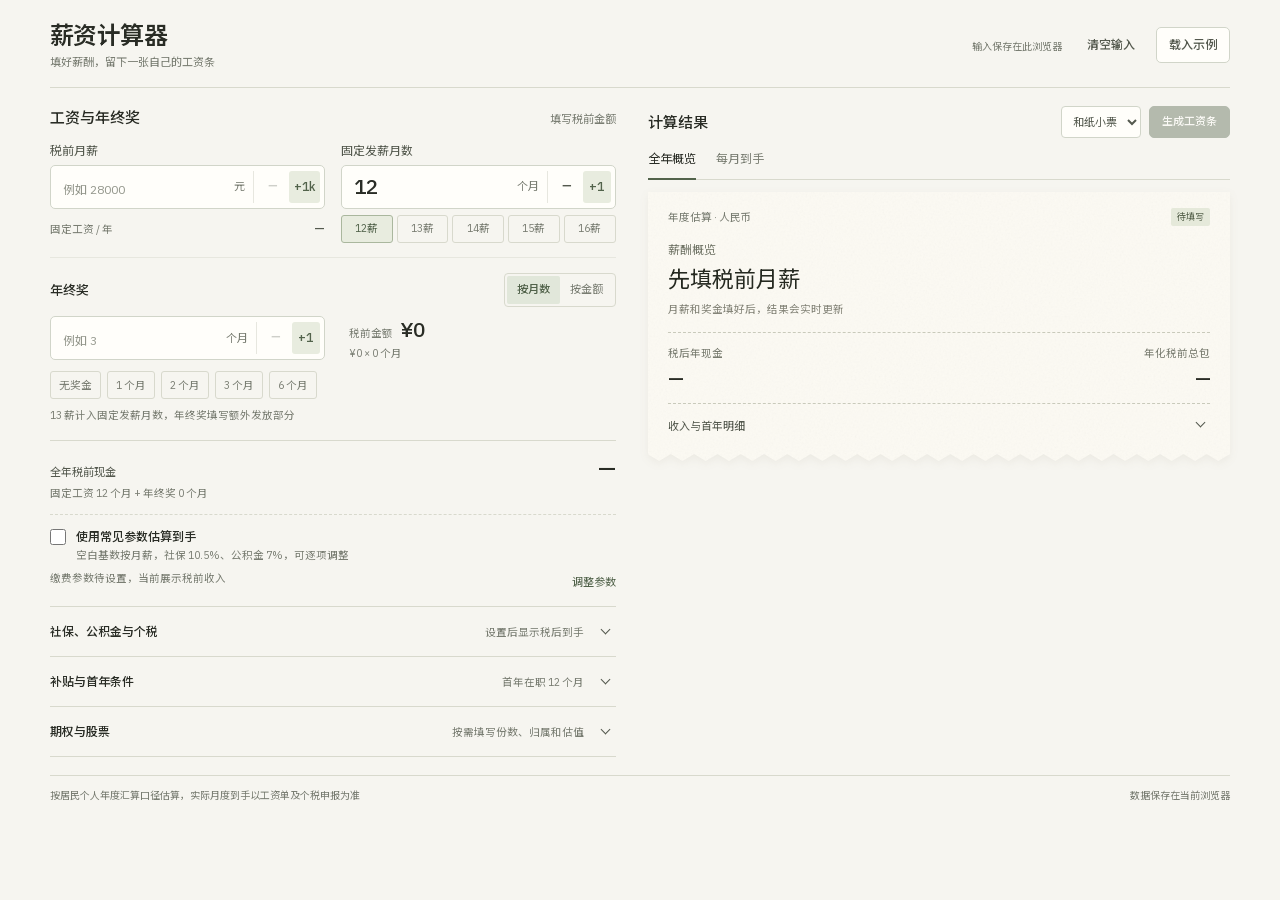
==== commit dd415936: "Add inline salary steppers and more pay presets" ====
--- a/index.html
+++ b/index.html
@@ -16,7 +16,7 @@
   <script type="application/ld+json">
     {"@context":"https://schema.org","@type":"WebApplication","name":"薪资计算器","url":"https://mx-pai.cn/salary-calculator/","applicationCategory":"FinanceApplication","operatingSystem":"Any","inLanguage":"zh-CN","description":"在线计算税后工资、每月累计个税、月均到手、年终奖、首年收入和期权归属，缴费参数可自定义。"}
   </script>
-  <link rel="stylesheet" href="styles.css?v=20261023compact2">
+  <link rel="stylesheet" href="styles.css?v=20261023steps1">
 </head>
 <body>
   <main class="shell">
@@ -32,23 +32,23 @@
         <div class="fields">
 <div class="field">
       <label for="monthly-salary">税前月薪</label>
-      <div class="entry"><input id="monthly-salary" data-key="monthlySalary" type="number" min="0" step="100" inputmode="decimal" placeholder="例如 28000" aria-describedby="error-monthlySalary"><span class="unit">元</span></div>
+      <div class="entry entry--adjustable"><input id="monthly-salary" data-key="monthlySalary" type="number" min="0" step="100" inputmode="decimal" placeholder="例如 28000" aria-describedby="error-monthlySalary"><span class="unit">元</span><div class="entry-stepper" role="group" aria-label="调整月薪"><button type="button" data-step-key="monthlySalary" data-step-value="-1000" aria-label="月薪减少 1000 元" aria-controls="monthly-salary">−</button><button type="button" data-step-key="monthlySalary" data-step-value="1000" aria-label="月薪增加 1000 元" aria-controls="monthly-salary">+1k</button></div></div>
       <p class="field-error" id="error-monthlySalary" data-error-for="monthlySalary" hidden></p><p class="input-equivalent"><span>固定工资 / 年</span><strong id="salary-equivalent">—</strong></p>
     </div><div class="field">
       <label for="salary-months">固定发薪月数</label>
-      <div class="entry"><input id="salary-months" data-key="salaryMonths" type="number" min="0" step="0.5" max="24" inputmode="decimal" placeholder="12" aria-describedby="error-salaryMonths"><span class="unit">个月</span></div>
-      <p class="field-error" id="error-salaryMonths" data-error-for="salaryMonths" hidden></p><div class="quick-picks" role="group" aria-label="固定发薪月数快捷选择"><button type="button" data-quick-key="salaryMonths" data-quick-value="12">12 薪</button><button type="button" data-quick-key="salaryMonths" data-quick-value="13">13 薪</button><button type="button" data-quick-key="salaryMonths" data-quick-value="14">14 薪</button></div>
+      <div class="entry entry--adjustable"><input id="salary-months" data-key="salaryMonths" type="number" min="0" step="0.5" max="24" inputmode="decimal" placeholder="12" aria-describedby="error-salaryMonths"><span class="unit">个月</span><div class="entry-stepper" role="group" aria-label="调整固定发薪月数"><button type="button" data-step-key="salaryMonths" data-step-value="-1" aria-label="固定发薪月数减少 1 个月" aria-controls="salary-months">−</button><button type="button" data-step-key="salaryMonths" data-step-value="1" aria-label="固定发薪月数增加 1 个月" aria-controls="salary-months">+1</button></div></div>
+      <p class="field-error" id="error-salaryMonths" data-error-for="salaryMonths" hidden></p><div class="quick-picks salary-picks" role="group" aria-label="固定发薪月数快捷选择"><button type="button" data-quick-key="salaryMonths" data-quick-value="12">12薪</button><button type="button" data-quick-key="salaryMonths" data-quick-value="13">13薪</button><button type="button" data-quick-key="salaryMonths" data-quick-value="14">14薪</button><button type="button" data-quick-key="salaryMonths" data-quick-value="15">15薪</button><button type="button" data-quick-key="salaryMonths" data-quick-value="16">16薪</button></div>
     </div>
           <div class="bonus-block">
             <div class="bonus-header"><span>年终奖</span><div class="bonus-switch" role="group" aria-label="年终奖填写方式"><button type="button" data-bonus-mode="months" aria-pressed="true">按月数</button><button type="button" data-bonus-mode="amount" aria-pressed="false">按金额</button></div></div>
             <input id="bonus-input-mode" data-key="bonusMode" type="hidden" value="months">
             <div class="bonus-fields"><div data-bonus-panel="months"><div class="field">
       <label class="visually-hidden" for="bonus-months">年终奖月数</label>
-      <div class="entry"><input id="bonus-months" data-key="bonusMonths" type="number" min="0" step="0.5" max="36" inputmode="decimal" placeholder="例如 3" aria-describedby="error-bonusMonths"><span class="unit">个月</span></div>
+      <div class="entry entry--adjustable"><input id="bonus-months" data-key="bonusMonths" type="number" min="0" step="0.5" max="36" inputmode="decimal" placeholder="例如 3" aria-describedby="error-bonusMonths"><span class="unit">个月</span><div class="entry-stepper" role="group" aria-label="调整年终奖月数"><button type="button" data-step-key="bonusMonths" data-step-value="-1" aria-label="年终奖减少 1 个月" aria-controls="bonus-months">−</button><button type="button" data-step-key="bonusMonths" data-step-value="1" aria-label="年终奖增加 1 个月" aria-controls="bonus-months">+1</button></div></div>
       <p class="field-error" id="error-bonusMonths" data-error-for="bonusMonths" hidden></p>
     </div></div><div data-bonus-panel="amount" hidden><div class="field">
       <label class="visually-hidden" for="annual-bonus">年终奖税前金额</label>
-      <div class="entry"><input id="annual-bonus" data-key="annualBonus" type="number" min="0" step="1000" inputmode="decimal" placeholder="例如 84000" aria-describedby="error-annualBonus"><span class="unit">元 / 年</span></div>
+      <div class="entry entry--adjustable"><input id="annual-bonus" data-key="annualBonus" type="number" min="0" step="1000" inputmode="decimal" placeholder="例如 84000" aria-describedby="error-annualBonus"><span class="unit">元</span><div class="entry-stepper" role="group" aria-label="调整年终奖金额"><button type="button" data-step-key="annualBonus" data-step-value="-1000" aria-label="年终奖减少 1000 元" aria-controls="annual-bonus">−</button><button type="button" data-step-key="annualBonus" data-step-value="1000" aria-label="年终奖增加 1000 元" aria-controls="annual-bonus">+1k</button></div></div>
       <p class="field-error" id="error-annualBonus" data-error-for="annualBonus" hidden></p>
     </div></div><div class="bonus-equivalent"><span id="bonus-equivalent-label">税前金额</span><strong id="bonus-equivalent">¥0</strong><small id="bonus-expression">随月薪自动换算</small></div></div>
             <div class="quick-picks bonus-picks" id="bonus-quick-picks" role="group" aria-label="年终奖月数快捷选择"><button type="button" data-quick-key="bonusMonths" data-quick-value="0">无奖金</button><button type="button" data-quick-key="bonusMonths" data-quick-value="1">1 个月</button><button type="button" data-quick-key="bonusMonths" data-quick-value="2">2 个月</button><button type="button" data-quick-key="bonusMonths" data-quick-value="3">3 个月</button><button type="button" data-quick-key="bonusMonths" data-quick-value="6">6 个月</button></div>
@@ -216,9 +216,9 @@
     <div class="export-canvas" id="export-canvas" aria-busy="false"><img id="export-preview" alt="生成的薪酬估算工资条" role="button" tabindex="0" aria-label="放大工资条预览" aria-pressed="false"><p id="export-loading" role="status">正在生成工资条</p></div>
     <div class="export-footer"><span id="export-status" role="status" aria-live="polite"></span><div><button class="copy-button" id="copy-image" type="button" disabled>复制图片</button><button class="generate-button" id="download-image" type="button" disabled>保存图片</button></div></div>
   </dialog>
-  <script src="calculator.js?v=20261023compact2"></script>
-  <script src="report.js?v=20261023compact2"></script>
-  <script src="result-image.js?v=20261023compact2"></script>
-  <script src="app.js?v=20261023compact2"></script>
+  <script src="calculator.js?v=20261023steps1"></script>
+  <script src="report.js?v=20261023steps1"></script>
+  <script src="result-image.js?v=20261023steps1"></script>
+  <script src="app.js?v=20261023steps1"></script>
 </body>
 </html>
--- a/styles.css
+++ b/styles.css
@@ -1,5 +1,5 @@
-@font-face { font-family: "Plex Sub"; src: url(fonts/plex-sans-subset.woff2?v=20261023compact2) format("woff2"); font-weight: 100 700; font-display: swap; }
-@font-face { font-family: "Noto Sub"; src: url(fonts/noto-sans-sc-subset.woff2?v=20261023compact2) format("woff2"); font-weight: 100 900; font-display: swap; }
+@font-face { font-family: "Plex Sub"; src: url(fonts/plex-sans-subset.woff2?v=20261023steps1) format("woff2"); font-weight: 100 700; font-display: swap; }
+@font-face { font-family: "Noto Sub"; src: url(fonts/noto-sans-sc-subset.woff2?v=20261023steps1) format("woff2"); font-weight: 100 900; font-display: swap; }
 :root {
   color-scheme: light;
   --page: #f6f5f0; --paper: #fffefa; --paper-warm: #fcfaf3;
@@ -54,6 +54,14 @@
 .entry input::-webkit-inner-spin-button, .entry input::-webkit-outer-spin-button { appearance: none; margin: 0; }
 .entry input[type="number"] { appearance: textfield; }
 .unit { flex-shrink: 0; margin-left: 10px; color: var(--muted); font-size: 11px; line-height: 1.3; }
+.entry.entry--adjustable { padding-right: 4px; }
+.entry-stepper { display: flex; align-items: center; flex-shrink: 0; gap: 2px; margin-left: 8px; padding-left: 5px; border-left: 1px solid var(--line-soft); }
+.entry-stepper button { display: inline-flex; align-items: center; justify-content: center; min-width: 28px; height: 32px; padding: 0 5px; border: 0; border-radius: 3px; background: transparent; color: var(--ink-soft); font-size: 12px; font-weight: 500; line-height: 1; }
+.entry-stepper button[data-step-value^="-"] { font-size: 17px; }
+.entry-stepper button:not([data-step-value^="-"]) { background: #e8ecdf; color: var(--cash-dark); }
+.entry-stepper button:hover:enabled { background: #dce4d4; color: #34482e; }
+.entry-stepper button:active:enabled { background: #cddac1; }
+.entry-stepper button:disabled { opacity: .28; }
 .hint, .section-tip { margin-top: 8px; color: var(--muted); font-size: 10.5px; line-height: 1.6; }
 .bonus-block { grid-column: 1 / -1; padding-top: 15px; border-top: 1px solid var(--line-soft); }
 .bonus-header { display: flex; align-items: center; justify-content: space-between; gap: 12px; margin-bottom: 8px; }
@@ -183,6 +191,8 @@
 .quick-picks button { display: inline-flex; align-items: center; justify-content: center; min-height: 28px; padding: 0 8px; border: 1px solid var(--line); border-radius: 3px; background: transparent; color: var(--muted); font-size: 10.5px; line-height: 1; }
 .quick-picks button:hover { border-color: var(--cash); color: var(--cash-dark); }
 .quick-picks button[aria-pressed="true"] { border-color: #aab79e; background: #e8ecdf; color: var(--cash-dark); }
+.salary-picks { display: grid; grid-template-columns: repeat(5, minmax(0, 1fr)); gap: 4px; }
+.salary-picks button { padding: 0 2px; }
 .bonus-picks { margin-top: 10px; }
 .view-tabs { display: flex; gap: 20px; margin-bottom: 12px; border-bottom: 1px solid var(--line); }
 .view-tabs button { display: inline-flex; align-items: center; min-height: 32px; margin-bottom: -1px; padding: 0 0 8px; border: 0; border-bottom: 2px solid transparent; color: var(--muted); background: transparent; font-size: 12px; line-height: 1; }
@@ -256,6 +266,7 @@
  .local-note { font-size: 10px; }.section-heading h2, .preview-heading h2 { font-size: 15px; }
  .fields { gap: 12px 14px; }.entry { padding: 0 10px; }.entry input { font-size: 20px; }.entry input::placeholder { font-size: 11px; }
  .unit { margin-left: 5px; font-size: 10px; }.field > label { font-size: 11px; }
+ .entry-stepper { margin-left: 5px; padding-left: 3px; }.entry-stepper button { min-width: 25px; height: 34px; padding: 0 4px; font-size: 11px; }
  .bonus-fields { gap: 14px; }.bonus-equivalent { padding-left: 6px; }.bonus-equivalent strong { font-size: 21px; }
  .income-summary strong { font-size: 21px; }.receipt-sheet { padding: 15px 18px 20px; }.net-total { font-size: 35px; }
  .result-kpis strong { font-size: 20px; }.receipt-sheet[data-style="thermal"] .net-total { font-size: 33px; }
@@ -263,4 +274,6 @@
  .export-footer { padding: 13px 16px; flex-wrap: wrap; }.export-footer > div { width: 100%; }.export-footer button { flex: 1; }
  .month-chart { gap: 5px; }.monthly-headline strong { font-size: 34px; }.monthly-kpis strong { font-size: 20px; }
  .view-tabs { gap: 23px; }.monthly-table { font-size: 12px; }.quick-picks button { padding: 0 8px; }
+ .salary-picks button { padding: 0 1px; font-size: 10px; }
 }
+@media (max-width: 380px) { .entry--adjustable input { font-size: 18px; }.entry-stepper { margin-left: 3px; padding-left: 2px; }.entry-stepper button { min-width: 24px; padding: 0 3px; font-size: 10px; } }
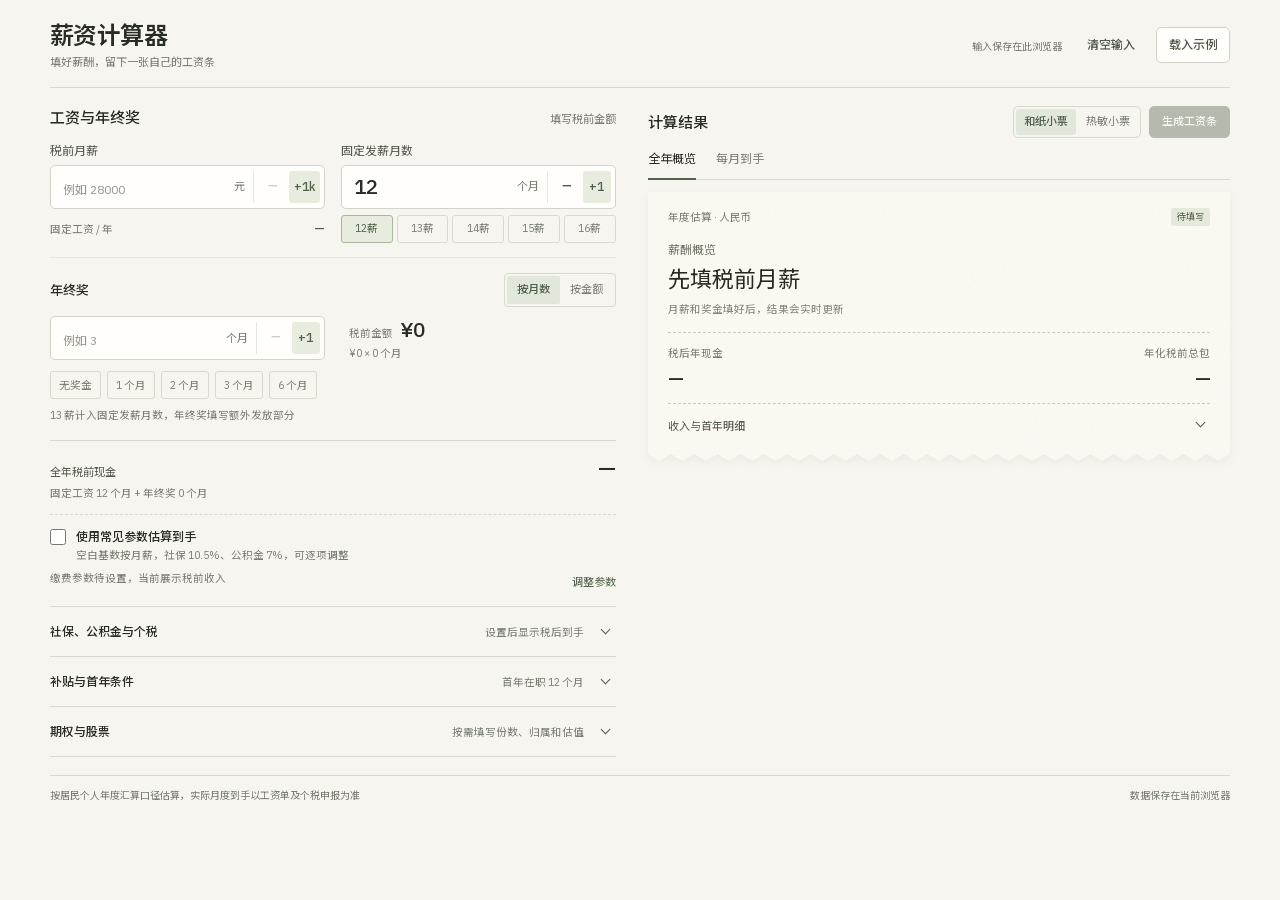
==== commit e99d207f: "Replace native paper selector with inline style switch" ====
--- a/index.html
+++ b/index.html
@@ -16,7 +16,7 @@
   <script type="application/ld+json">
     {"@context":"https://schema.org","@type":"WebApplication","name":"薪资计算器","url":"https://mx-pai.cn/salary-calculator/","applicationCategory":"FinanceApplication","operatingSystem":"Any","inLanguage":"zh-CN","description":"在线计算税后工资、每月累计个税、月均到手、年终奖、首年收入和期权归属，缴费参数可自定义。"}
   </script>
-  <link rel="stylesheet" href="styles.css?v=20261023steps1">
+  <link rel="stylesheet" href="styles.css?v=20261023paper-switch1">
 </head>
 <body>
   <main class="shell">
@@ -62,7 +62,7 @@
       </section>
 
       <aside class="result-panel" id="results" aria-label="薪酬计算结果">
-        <div class="preview-heading"><h2>计算结果</h2><div class="export-tools"><label class="visually-hidden" for="receipt-style">工资条风格</label><select id="receipt-style"><option value="paper">和纸小票</option><option value="thermal">热敏小票</option></select><button class="generate-button" id="generate-receipt" type="button" disabled>生成工资条</button></div></div>
+        <div class="preview-heading"><h2>计算结果</h2><div class="export-tools"><fieldset class="receipt-style-switch"><legend class="visually-hidden">工资条风格</legend><label><input class="visually-hidden" type="radio" name="receipt-style" value="paper" data-receipt-style checked><span>和纸小票</span></label><label><input class="visually-hidden" type="radio" name="receipt-style" value="thermal" data-receipt-style><span>热敏小票</span></label></fieldset><button class="generate-button" id="generate-receipt" type="button" disabled>生成工资条</button></div></div>
         <div class="view-tabs" role="tablist" aria-label="结果查看方式"><button type="button" id="tab-receipt" role="tab" data-result-view="receipt" aria-selected="true" aria-controls="receipt-view">全年概览</button><button type="button" id="tab-monthly" role="tab" data-result-view="monthly" aria-selected="false" aria-controls="monthly-view" tabindex="-1">每月到手</button></div>
         <div id="receipt-view" role="tabpanel" aria-labelledby="tab-receipt">
         <div class="receipt-stage">
@@ -216,9 +216,9 @@
     <div class="export-canvas" id="export-canvas" aria-busy="false"><img id="export-preview" alt="生成的薪酬估算工资条" role="button" tabindex="0" aria-label="放大工资条预览" aria-pressed="false"><p id="export-loading" role="status">正在生成工资条</p></div>
     <div class="export-footer"><span id="export-status" role="status" aria-live="polite"></span><div><button class="copy-button" id="copy-image" type="button" disabled>复制图片</button><button class="generate-button" id="download-image" type="button" disabled>保存图片</button></div></div>
   </dialog>
-  <script src="calculator.js?v=20261023steps1"></script>
-  <script src="report.js?v=20261023steps1"></script>
-  <script src="result-image.js?v=20261023steps1"></script>
-  <script src="app.js?v=20261023steps1"></script>
+  <script src="calculator.js?v=20261023paper-switch1"></script>
+  <script src="report.js?v=20261023paper-switch1"></script>
+  <script src="result-image.js?v=20261023paper-switch1"></script>
+  <script src="app.js?v=20261023paper-switch1"></script>
 </body>
 </html>
--- a/styles.css
+++ b/styles.css
@@ -1,5 +1,5 @@
-@font-face { font-family: "Plex Sub"; src: url(fonts/plex-sans-subset.woff2?v=20261023steps1) format("woff2"); font-weight: 100 700; font-display: swap; }
-@font-face { font-family: "Noto Sub"; src: url(fonts/noto-sans-sc-subset.woff2?v=20261023steps1) format("woff2"); font-weight: 100 900; font-display: swap; }
+@font-face { font-family: "Plex Sub"; src: url(fonts/plex-sans-subset.woff2?v=20261023paper-switch1) format("woff2"); font-weight: 100 700; font-display: swap; }
+@font-face { font-family: "Noto Sub"; src: url(fonts/noto-sans-sc-subset.woff2?v=20261023paper-switch1) format("woff2"); font-weight: 100 900; font-display: swap; }
 :root {
   color-scheme: light;
   --page: #f6f5f0; --paper: #fffefa; --paper-warm: #fcfaf3;
@@ -244,7 +244,12 @@
 .income-summary .live-net-summary { display: none; }
 .optional-section > summary > div { display: flex; flex: 1; min-width: 0; align-items: baseline; justify-content: space-between; gap: 12px; }
 .export-tools { display: flex; align-items: center; gap: 8px; }
-.export-tools select { height: 32px; max-width: 108px; padding: 0 7px; border: 1px solid var(--border); border-radius: 4px; background: var(--paper); color: var(--ink-soft); font-size: 11px; }
+.receipt-style-switch { display: flex; flex-shrink: 0; gap: 2px; min-width: 0; height: 32px; margin: 0; padding: 2px; border: 1px solid var(--line); border-radius: 5px; }
+.receipt-style-switch label { display: flex; cursor: pointer; }
+.receipt-style-switch span { display: inline-flex; align-items: center; justify-content: center; padding: 0 8px; border-radius: 3px; color: var(--muted); font-size: 11px; font-weight: 400; line-height: 1; white-space: nowrap; }
+.receipt-style-switch label:hover span { color: var(--cash-dark); background: #ebeee5; }
+.receipt-style-switch input:checked + span { background: #e1e7da; color: var(--cash-dark); font-weight: 500; }
+.receipt-style-switch input:focus-visible + span { outline: 2px solid var(--cash); outline-offset: 2px; }
 .deductions .breakdown-row { display: block; margin: 0; font-size: 10.5px; }
 .deductions .breakdown-row strong { display: block; margin-top: 4px; font-size: 16px; font-weight: 500; }
 .deductions .row-label small { display: block; margin: 2px 0 0; font-size: 9.5px; }
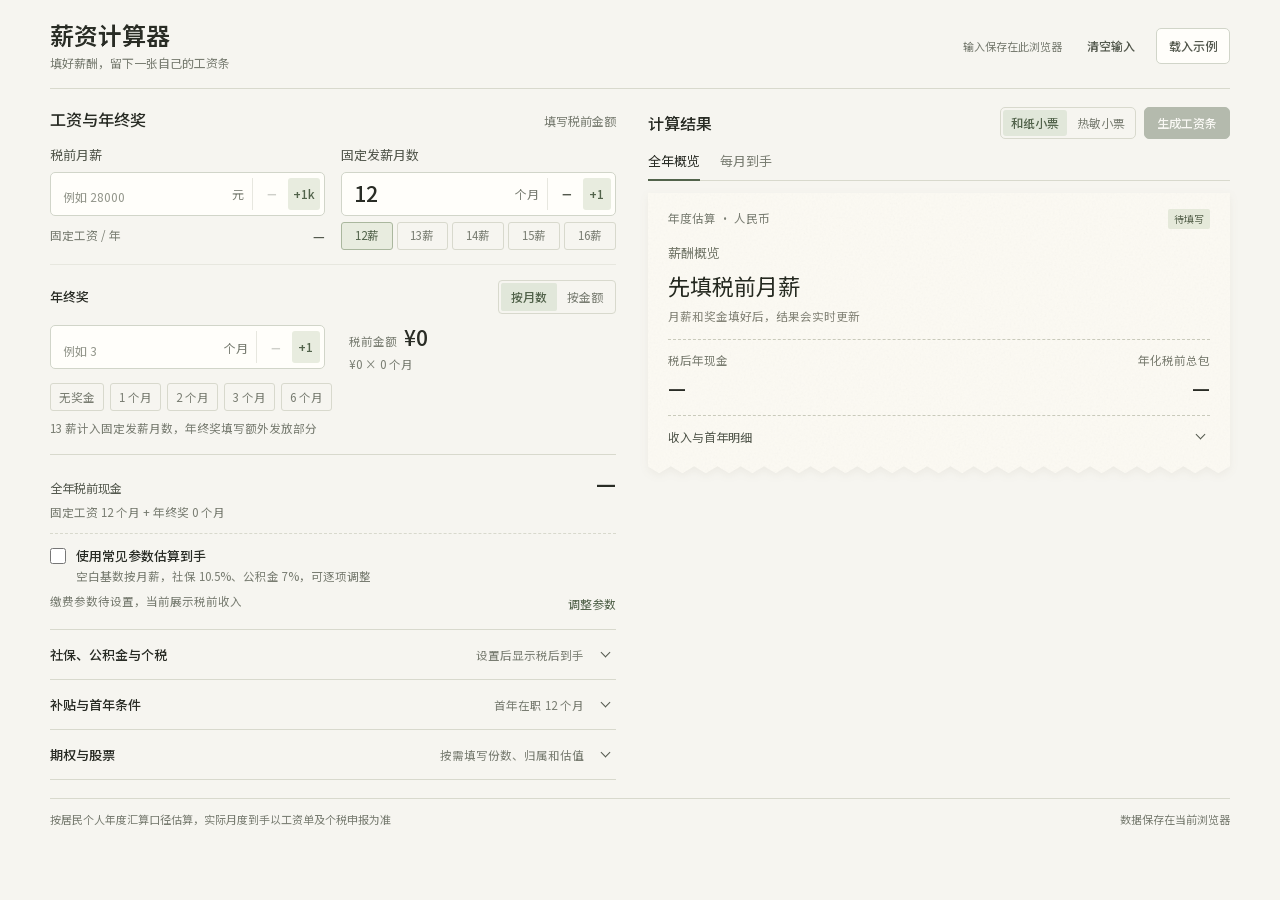
==== commit 0dd704fa: "Unify Chinese and numeric typography with system fonts" ====
--- a/index.html
+++ b/index.html
@@ -16,7 +16,7 @@
   <script type="application/ld+json">
     {"@context":"https://schema.org","@type":"WebApplication","name":"薪资计算器","url":"https://mx-pai.cn/salary-calculator/","applicationCategory":"FinanceApplication","operatingSystem":"Any","inLanguage":"zh-CN","description":"在线计算税后工资、每月累计个税、月均到手、年终奖、首年收入和期权归属，缴费参数可自定义。"}
   </script>
-  <link rel="stylesheet" href="styles.css?v=20261023paper-switch1">
+  <link rel="stylesheet" href="styles.css?v=20261023type1">
 </head>
 <body>
   <main class="shell">
@@ -216,9 +216,9 @@
     <div class="export-canvas" id="export-canvas" aria-busy="false"><img id="export-preview" alt="生成的薪酬估算工资条" role="button" tabindex="0" aria-label="放大工资条预览" aria-pressed="false"><p id="export-loading" role="status">正在生成工资条</p></div>
     <div class="export-footer"><span id="export-status" role="status" aria-live="polite"></span><div><button class="copy-button" id="copy-image" type="button" disabled>复制图片</button><button class="generate-button" id="download-image" type="button" disabled>保存图片</button></div></div>
   </dialog>
-  <script src="calculator.js?v=20261023paper-switch1"></script>
-  <script src="report.js?v=20261023paper-switch1"></script>
-  <script src="result-image.js?v=20261023paper-switch1"></script>
-  <script src="app.js?v=20261023paper-switch1"></script>
+  <script src="calculator.js?v=20261023type1"></script>
+  <script src="report.js?v=20261023type1"></script>
+  <script src="result-image.js?v=20261023type1"></script>
+  <script src="app.js?v=20261023type1"></script>
 </body>
 </html>
--- a/styles.css
+++ b/styles.css
@@ -1,5 +1,4 @@
-@font-face { font-family: "Plex Sub"; src: url(fonts/plex-sans-subset.woff2?v=20261023paper-switch1) format("woff2"); font-weight: 100 700; font-display: swap; }
-@font-face { font-family: "Noto Sub"; src: url(fonts/noto-sans-sc-subset.woff2?v=20261023paper-switch1) format("woff2"); font-weight: 100 900; font-display: swap; }
+@font-face { font-family: "Noto Sub"; src: url(fonts/noto-sans-sc-subset.woff2?v=20261023type1) format("woff2"); font-weight: 100 900; font-display: swap; }
 :root {
   color-scheme: light;
   --page: #f6f5f0; --paper: #fffefa; --paper-warm: #fcfaf3;
@@ -8,12 +7,14 @@
   --cash: #74836c; --cash-dark: #52634b; --equity: #a9ae96; --signon: #b4b5a8;
   --danger: #a34436; --danger-bg: #fbefea; --focus: #aebda4;
   --receipt-paper: #fcfaf3;
-  font-family: "Plex Sub", "Noto Sub", "PingFang SC", "Microsoft YaHei", system-ui, sans-serif;
+  --font-ui: "PingFang SC", "Microsoft YaHei", "Noto Sub", system-ui, sans-serif;
+  --font-mono: "SFMono-Regular", "Menlo", "Consolas", "PingFang SC", "Microsoft YaHei", "Noto Sub", monospace;
+  font-family: var(--font-ui);
   font-synthesis: none; text-rendering: optimizeLegibility;
 }
 * { box-sizing: border-box; }
 [hidden] { display: none !important; }
-body { min-width: 320px; margin: 0; background: var(--page); color: var(--ink); }
+body { min-width: 320px; margin: 0; background: var(--page); color: var(--ink); line-height: 1.5; }
 button, input, select { font: inherit; }
 button { cursor: pointer; }
 h1, h2, h3, p { margin: 0; }
@@ -23,10 +24,10 @@
 input, strong { font-variant-numeric: tabular-nums; }
 .shell { width: min(1180px, calc(100% - 64px)); margin: 0 auto; padding: 20px 0 16px; }
 .masthead { display: flex; align-items: center; justify-content: space-between; gap: 20px; padding-bottom: 16px; margin-bottom: 18px; border-bottom: 1px solid var(--line); }
-h1 { font-size: 24px; font-weight: 600; letter-spacing: -.6px; line-height: 1.25; }
-.intro { margin-top: 4px; color: var(--muted); font-size: 11px; line-height: 1.5; }
+h1 { font-size: 24px; font-weight: 600; letter-spacing: 0; line-height: 1.25; }
+.intro { margin-top: 4px; color: var(--muted); font-size: 12px; line-height: 1.5; }
 .mast-actions { display: flex; align-items: center; gap: 12px; }
-.local-note { font-size: 10px; color: var(--muted); }
+.local-note { font-size: 11px; color: var(--muted); }
 .action-buttons { display: flex; gap: 8px; }
 .text-button, .copy-button, .generate-button { display: inline-flex; align-items: center; justify-content: center; gap: 8px; min-height: 36px; padding: 0 12px; border: 1px solid var(--border); border-radius: 5px; color: var(--ink-soft); background: transparent; font-size: 12px; font-weight: 500; line-height: 1; transition: background-color .15s, border-color .15s; }
 .text-button:hover, .copy-button:hover:enabled { background: #e9ece3; border-color: #b6beae; }
@@ -38,22 +39,22 @@
 .layout { display: grid; grid-template-columns: minmax(0, 1fr) minmax(330px, 1.03fr); grid-template-rows: min-content 1fr; gap: 14px 32px; align-items: start; }
 .primary-form { grid-column: 1; grid-row: 1; min-width: 0; }
 .section-heading { display: flex; align-items: baseline; justify-content: space-between; gap: 12px; margin: 0 0 14px; }
-.section-heading h2 { font-size: 15px; font-weight: 500; }
-.section-heading > span { color: var(--muted); font-size: 11px; }
+.section-heading h2 { font-size: 16px; font-weight: 500; }
+.section-heading > span { color: var(--muted); font-size: 12px; }
 .fields { display: grid; grid-template-columns: repeat(2, minmax(0, 1fr)); gap: 14px 16px; }
 .field { min-width: 0; }
 .field.wide { grid-column: 1 / -1; }
-.field > label, .bonus-header > span { display: block; margin-bottom: 7px; color: var(--ink-soft); font-size: 12px; font-weight: 400; }
+.field > label, .bonus-header > span { display: block; margin-bottom: 7px; color: var(--ink-soft); font-size: 13px; font-weight: 400; }
 .entry { display: flex; min-height: 44px; align-items: center; padding: 0 12px; border: 1px solid var(--border); border-radius: 5px; background: var(--field-bg); transition: border-color .15s; }
 .entry:hover { border-color: #a9b29e; }
 .entry:focus-within { border-color: var(--cash); outline: 3px solid #e3e9dd; background: #fff; }
 .entry input, .entry select { width: 100%; min-width: 0; margin: 0; padding: 0; border: 0; outline: none; color: var(--ink); background: transparent; }
-.entry input { font-size: 21px; font-weight: 500; letter-spacing: -.4px; line-height: 1.3; }
+.entry input { font-size: 21px; font-weight: 500; letter-spacing: 0; line-height: 1.3; }
 .entry input::placeholder { font-size: 12px; font-weight: 400; letter-spacing: 0; color: #93968b; }
 .entry select { font-size: 12px; cursor: pointer; }
 .entry input::-webkit-inner-spin-button, .entry input::-webkit-outer-spin-button { appearance: none; margin: 0; }
 .entry input[type="number"] { appearance: textfield; }
-.unit { flex-shrink: 0; margin-left: 10px; color: var(--muted); font-size: 11px; line-height: 1.3; }
+.unit { flex-shrink: 0; margin-left: 10px; color: var(--muted); font-size: 12px; line-height: 1.3; }
 .entry.entry--adjustable { padding-right: 4px; }
 .entry-stepper { display: flex; align-items: center; flex-shrink: 0; gap: 2px; margin-left: 8px; padding-left: 5px; border-left: 1px solid var(--line-soft); }
 .entry-stepper button { display: inline-flex; align-items: center; justify-content: center; min-width: 28px; height: 32px; padding: 0 5px; border: 0; border-radius: 3px; background: transparent; color: var(--ink-soft); font-size: 12px; font-weight: 500; line-height: 1; }
@@ -62,37 +63,37 @@
 .entry-stepper button:hover:enabled { background: #dce4d4; color: #34482e; }
 .entry-stepper button:active:enabled { background: #cddac1; }
 .entry-stepper button:disabled { opacity: .28; }
-.hint, .section-tip { margin-top: 8px; color: var(--muted); font-size: 10.5px; line-height: 1.6; }
+.hint, .section-tip { margin-top: 8px; color: var(--muted); font-size: 11.5px; line-height: 1.6; }
 .bonus-block { grid-column: 1 / -1; padding-top: 15px; border-top: 1px solid var(--line-soft); }
 .bonus-header { display: flex; align-items: center; justify-content: space-between; gap: 12px; margin-bottom: 8px; }
 .bonus-header > span { margin: 0; color: var(--ink); font-size: 13px; font-weight: 500; }
 .bonus-switch { display: flex; gap: 0; padding: 2px; border: 1px solid var(--line); border-radius: 4px; }
-.bonus-switch button { display: inline-flex; align-items: center; justify-content: center; min-height: 28px; padding: 0 10px; border: 0; border-radius: 2px; background: transparent; color: var(--muted); font-size: 11px; line-height: 1; }
+.bonus-switch button { display: inline-flex; align-items: center; justify-content: center; min-height: 28px; padding: 0 10px; border: 0; border-radius: 2px; background: transparent; color: var(--muted); font-size: 12px; line-height: 1; }
 .bonus-switch button[aria-pressed="true"] { background: #e1e7da; color: var(--cash-dark); font-weight: 500; }
 .bonus-fields { display: grid; grid-template-columns: 1fr 1fr; gap: 16px; align-items: center; }
 .bonus-equivalent { padding-left: 8px; }
-.bonus-equivalent span { color: var(--muted); font-size: 10.5px; margin-right: 7px; }
-.bonus-equivalent small { display: block; margin-top: 3px; color: var(--muted); font-size: 10.5px; line-height: 1.5; }
-.bonus-equivalent strong { display: inline; font-size: 21px; font-weight: 500; letter-spacing: -.5px; }
+.bonus-equivalent span { color: var(--muted); font-size: 11.5px; margin-right: 7px; }
+.bonus-equivalent small { display: block; margin-top: 3px; color: var(--muted); font-size: 11.5px; line-height: 1.5; }
+.bonus-equivalent strong { display: inline; font-size: 21px; font-weight: 500; letter-spacing: 0; }
 .income-summary { margin-top: 16px; padding: 12px 0; border-top: 1px solid var(--line); }
 .income-summary > div { display: flex; justify-content: space-between; align-items: baseline; gap: 12px; }
-.income-summary span { color: var(--ink-soft); font-size: 11px; }
-.income-summary strong { color: var(--ink); font-size: 22px; font-weight: 500; letter-spacing: -.5px; }
-.income-summary p { margin-top: 4px; font-size: 10.5px; color: var(--muted); line-height: 1.5; }
+.income-summary span { color: var(--ink-soft); font-size: 12px; }
+.income-summary strong { color: var(--ink); font-size: 22px; font-weight: 500; letter-spacing: 0; }
+.income-summary p { margin-top: 4px; font-size: 11.5px; color: var(--muted); line-height: 1.5; }
 .tax-quick { padding: 12px 0 0; border-top: 1px dashed var(--line); }
 .assumption-option { display: flex; align-items: start; gap: 10px; cursor: pointer; }
 .assumption-option input { width: 16px; height: 16px; margin: 2px 0 0; flex-shrink: 0; accent-color: var(--cash-dark); }
-.assumption-option strong { display: block; font-size: 12px; font-weight: 500; }
-.assumption-option small { display: block; margin-top: 3px; color: var(--muted); font-size: 10.5px; line-height: 1.55; }
+.assumption-option strong { display: block; font-size: 13px; font-weight: 500; }
+.assumption-option small { display: block; margin-top: 3px; color: var(--muted); font-size: 11.5px; line-height: 1.55; }
 .result-note { display: flex; align-items: start; gap: 10px; margin-top: 7px; }
-.result-note p { flex: 1; color: var(--muted); font-size: 10.5px; line-height: 1.55; }
-.view-link { flex-shrink: 0; min-height: 22px; border: 0; background: transparent; padding: 0; color: var(--cash-dark); font-size: 11px; }
+.result-note p { flex: 1; color: var(--muted); font-size: 11.5px; line-height: 1.55; }
+.view-link { flex-shrink: 0; min-height: 22px; border: 0; background: transparent; padding: 0; color: var(--cash-dark); font-size: 12px; }
 .optional-group { min-width: 0; grid-column: 1; grid-row: 2; border-top: 1px solid var(--line); }
 .optional-section { border-bottom: 1px solid var(--line); scroll-margin-top: 24px; }
 .optional-section > summary { display: flex; min-height: 49px; align-items: center; gap: 12px; padding: 12px 0; list-style: none; cursor: pointer; }
 summary::-webkit-details-marker { display: none; }
-.optional-section h2 { flex-shrink: 0; font-size: 12px; font-weight: 500; white-space: nowrap; }
-.optional-section summary p { min-width: 0; margin: 0; overflow: hidden; color: var(--muted); font-size: 10.5px; line-height: 1.5; text-align: right; white-space: nowrap; text-overflow: ellipsis; }
+.optional-section h2 { flex-shrink: 0; font-size: 13px; font-weight: 500; white-space: nowrap; }
+.optional-section summary p { min-width: 0; margin: 0; overflow: hidden; color: var(--muted); font-size: 11.5px; line-height: 1.5; text-align: right; white-space: nowrap; text-overflow: ellipsis; }
 .disclosure { display: inline-flex; align-items: center; justify-content: center; width: 20px; height: 20px; flex: 0 0 20px; margin-left: auto; }
 .disclosure::before { content: ""; width: 6px; height: 6px; border-right: 1.5px solid var(--ink-soft); border-bottom: 1.5px solid var(--ink-soft); transform: translateY(-2px) rotate(45deg); }
 details[open] > summary .disclosure::before { transform: translateY(2px) rotate(225deg); }
@@ -100,72 +101,72 @@
 .optional-body .entry { min-height: 42px; }
 .optional-body .entry input { font-size: 18px; }
 .bounds-settings { margin: 18px 0; border-top: 1px solid var(--line-soft); border-bottom: 1px solid var(--line-soft); }
-.bounds-settings > summary { padding: 13px 0; cursor: pointer; font-size: 11px; color: var(--cash-dark); }
+.bounds-settings > summary { padding: 13px 0; cursor: pointer; font-size: 12px; color: var(--cash-dark); }
 .bounds-settings > .fields { padding: 2px 0 18px; }
-.tax-explainer { margin-top: 12px; color: var(--muted); font-size: 10.5px; line-height: 1.6; }
+.tax-explainer { margin-top: 12px; color: var(--muted); font-size: 11.5px; line-height: 1.6; }
 .tax-explainer a { color: var(--cash-dark); text-underline-offset: 2px; }
-.field-error { margin-top: 6px; font-size: 11px; color: var(--danger); line-height: 1.5; }
+.field-error { margin-top: 6px; font-size: 12px; color: var(--danger); line-height: 1.5; }
 .field.is-invalid .entry { border-color: var(--danger); }
 .validation-summary { margin-bottom: 16px; padding: 10px 12px; border-radius: 4px; background: var(--danger-bg); color: var(--danger); font-size: 12px; line-height: 1.6; }
 /* A real receipt is the only material surface in the calculator */
 .result-panel { min-width: 0; grid-column: 2; grid-row: 1 / span 2; }
 .preview-heading { display: flex; align-items: center; justify-content: space-between; gap: 10px; margin: 0 0 10px; }
-.preview-heading h2 { font-size: 15px; font-weight: 500; }
-.preview-heading .generate-button { min-height: 32px; padding: 0 12px; font-size: 11px; }
+.preview-heading h2 { font-size: 16px; font-weight: 500; }
+.preview-heading .generate-button { min-height: 32px; padding: 0 12px; font-size: 12px; }
 .receipt-stage { margin: 0; padding: 0; }
 .receipt-shadow { filter: drop-shadow(0 3px 4px #5d4f3410); }
 .receipt-sheet { position: relative; padding: 16px 20px 21px; background: var(--receipt-paper); color: var(--ink); clip-path: polygon(0 0,100% 0,100% calc(100% - 7px),98% 100%,96% calc(100% - 7px),94% 100%,92% calc(100% - 7px),90% 100%,88% calc(100% - 7px),86% 100%,84% calc(100% - 7px),82% 100%,80% calc(100% - 7px),78% 100%,76% calc(100% - 7px),74% 100%,72% calc(100% - 7px),70% 100%,68% calc(100% - 7px),66% 100%,64% calc(100% - 7px),62% 100%,60% calc(100% - 7px),58% 100%,56% calc(100% - 7px),54% 100%,52% calc(100% - 7px),50% 100%,48% calc(100% - 7px),46% 100%,44% calc(100% - 7px),42% 100%,40% calc(100% - 7px),38% 100%,36% calc(100% - 7px),34% 100%,32% calc(100% - 7px),30% 100%,28% calc(100% - 7px),26% 100%,24% calc(100% - 7px),22% 100%,20% calc(100% - 7px),18% 100%,16% calc(100% - 7px),14% 100%,12% calc(100% - 7px),10% 100%,8% calc(100% - 7px),6% 100%,4% calc(100% - 7px),2% 100%,0 calc(100% - 7px)); }
 .receipt-sheet::before { content: ""; position: absolute; inset: 0; z-index: -1; opacity: .35; pointer-events: none; background-image: url("data:image/svg+xml,%3Csvg viewBox='0 0 180 180' xmlns='http://www.w3.org/2000/svg'%3E%3Cfilter id='n'%3E%3CfeTurbulence type='fractalNoise' baseFrequency='.76' numOctaves='3' stitchTiles='stitch'/%3E%3CfeColorMatrix type='saturate' values='0'/%3E%3C/filter%3E%3Cpath fill='%23828270' opacity='.18' filter='url(%23n)' d='M0 0h180v180H0z'/%3E%3C/svg%3E"); }
-.result-label { display: flex; align-items: center; justify-content: space-between; gap: 10px; color: var(--muted); font-size: 10.5px; }
-.example-tag { padding: 3px 6px; border-radius: 2px; color: #59654f; background: #e5e9da; font-size: 9px; line-height: 1.4; }
-.net-label { margin-top: 14px; color: #727668; text-align: left; font-size: 12px; }
-.net-total { margin-top: 3px; color: #252920; text-align: left; font-size: clamp(32px, 3.7vw, 38px); font-weight: 500; letter-spacing: -1.2px; line-height: 1.1; font-variant-numeric: tabular-nums; overflow-wrap: anywhere; }
+.result-label { display: flex; align-items: center; justify-content: space-between; gap: 10px; color: var(--muted); font-size: 11.5px; }
+.example-tag { padding: 3px 6px; border-radius: 2px; color: #59654f; background: #e5e9da; font-size: 10px; line-height: 1.4; }
+.net-label { margin-top: 14px; color: #727668; text-align: left; font-size: 13px; }
+.net-total { margin-top: 3px; color: #252920; text-align: left; font-size: clamp(32px, 3.7vw, 38px); font-weight: 500; letter-spacing: 0; line-height: 1.1; font-variant-numeric: tabular-nums; overflow-wrap: anywhere; }
 .net-total.is-pending { margin: 10px 0; font-size: 22px; font-weight: 400; letter-spacing: 0; }
-.net-secondary { margin-top: 8px; text-align: left; color: #5e6a54; font-size: 11px; line-height: 1.6; }
-.total-caption { margin-top: 4px; text-align: left; color: #858579; font-size: 10.5px; line-height: 1.6; }
+.net-secondary { margin-top: 8px; text-align: left; color: #5e6a54; font-size: 12px; line-height: 1.6; }
+.total-caption { margin-top: 4px; text-align: left; color: #858579; font-size: 11.5px; line-height: 1.6; }
 .result-kpis { display: grid; grid-template-columns: 1fr 1fr; gap: 15px; margin-top: 14px; padding: 12px 0; border-top: 1px dashed #c9cabb; border-bottom: 1px dashed #c9cabb; }
-.result-kpis span { display: block; color: #797c70; font-size: 10.5px; }
-.result-kpis strong { display: block; margin-top: 4px; color: #292c25; font-size: 20px; font-weight: 500; letter-spacing: -.5px; }
+.result-kpis span { display: block; color: #797c70; font-size: 11.5px; }
+.result-kpis strong { display: block; margin-top: 4px; color: #292c25; font-size: 20px; font-weight: 500; letter-spacing: 0; }
 .result-kpis > div:last-child { text-align: right; }
 .result-body { padding: 6px 0 4px; }
-.mix-heading { display: flex; align-items: baseline; justify-content: space-between; color: #858579; font-size: 9px; }
-.mix-heading h3 { color: #54594e; font-size: 11px; font-weight: 500; }
-.breakdown-row { display: flex; align-items: baseline; gap: 6px; margin-top: 9px; color: #5e6156; font-size: 11px; }
+.mix-heading { display: flex; align-items: baseline; justify-content: space-between; color: #858579; font-size: 10px; }
+.mix-heading h3 { color: #54594e; font-size: 12px; font-weight: 500; }
+.breakdown-row { display: flex; align-items: baseline; gap: 6px; margin-top: 9px; color: #5e6156; font-size: 12px; }
 .row-label { min-width: 0; }
-.row-label small { display: inline; margin-left: 7px; color: #909084; font-size: 10px; }
+.row-label small { display: inline; margin-left: 7px; color: #909084; font-size: 11px; }
 .leader { flex: 1; }
 .breakdown-row strong { flex-shrink: 0; font-size: 13px; font-weight: 400; color: #292c25; }
 .deductions { display: grid; grid-template-columns: 1fr 1fr; gap: 16px; margin: 0; padding: 12px 0; border-bottom: 1px dashed #c9cabb; }
 .first-year-group { display: grid; gap: 8px; margin-top: 12px; padding-top: 12px; border-top: 1px dashed #c9cabb; }
-.first-year { display: flex; justify-content: space-between; width: 100%; align-items: baseline; gap: 15px; color: #777a6e; font-size: 11px; }
+.first-year { display: flex; justify-content: space-between; width: 100%; align-items: baseline; gap: 15px; color: #777a6e; font-size: 12px; }
 .first-year strong { flex-shrink: 0; color: #41473a; font-size: 12px; font-weight: 500; }
 .receipt-sheet[data-style="thermal"] { --receipt-paper: #fffdf4; }
-.receipt-sheet[data-style="thermal"] .net-total, .receipt-sheet[data-style="thermal"] strong { font-family: ui-monospace, "SFMono-Regular", "Menlo", "Consolas", monospace; }
+.receipt-sheet[data-style="thermal"] .net-total, .receipt-sheet[data-style="thermal"] strong { font-family: var(--font-mono); }
 .receipt-sheet[data-style="thermal"] .net-total { font-size: 35px; font-weight: 600; }
 .receipt-sheet[data-style="thermal"] .example-tag { color: #57594f; background: #edeee6; border: 1px dashed #b6b9a9; }
 .result-more { margin-top: 12px; border-top: 1px solid var(--line); }
-.result-more > summary { display: flex; align-items: center; gap: 12px; min-height: 36px; padding: 10px 0; color: var(--ink-soft); font-size: 11px; cursor: pointer; list-style: none; }
+.result-more > summary { display: flex; align-items: center; gap: 12px; min-height: 36px; padding: 10px 0; color: var(--ink-soft); font-size: 12px; cursor: pointer; list-style: none; }
 .timeline, .scenario-box { padding: 4px 0 22px; }
 .timeline-head, .scenario-head { display: flex; justify-content: space-between; gap: 12px; margin: 12px 0 16px; }
 .timeline-head h3, .scenario-head h3 { font-size: 12px; font-weight: 500; }
-.timeline-head span, .scenario-head span { color: var(--muted); font-size: 10px; }
+.timeline-head span, .scenario-head span { color: var(--muted); font-size: 11px; }
 .year-list { display: grid; gap: 13px; }
-.year-row { display: grid; grid-template-columns: 48px minmax(0, 1fr) auto; align-items: center; gap: 9px; font-size: 11px; }
+.year-row { display: grid; grid-template-columns: 48px minmax(0, 1fr) auto; align-items: center; gap: 9px; font-size: 12px; }
 .year-name { color: var(--muted); }
 .year-track { display: flex; height: 5px; overflow: hidden; background: var(--line-soft); }
 .year-cash { background: var(--cash); }.year-equity { background: var(--equity); }.year-sign-on { background: var(--signon); }
 .year-total { font-weight: 500; }
-.timeline-foot { display: flex; flex-wrap: wrap; gap: 10px; margin-top: 16px; color: var(--muted); font-size: 10px; }
+.timeline-foot { display: flex; flex-wrap: wrap; gap: 10px; margin-top: 16px; color: var(--muted); font-size: 11px; }
 .legend { display: inline-flex; align-items: center; gap: 5px; }
 .swatch { width: 6px; height: 6px; background: var(--cash); }.swatch.equity { background: var(--equity); }.swatch.sign-on { background: var(--signon); }
 .total-four-year { flex-basis: 100%; color: var(--ink); }
 .scenario-list { display: grid; grid-template-columns: repeat(3, 1fr); gap: 12px; }
 .scenario { border-top: 1px solid var(--line); padding-top: 10px; }
-.scenario span { display: block; font-size: 10px; color: var(--muted); }
+.scenario span { display: block; font-size: 11px; color: var(--muted); }
 .scenario strong { display: block; margin-top: 6px; font-size: 12px; font-weight: 500; }
-.empty-result { color: var(--muted); font-size: 11px; line-height: 1.6; }
+.empty-result { color: var(--muted); font-size: 12px; line-height: 1.6; }
 .tax-breakdown { margin-top: 18px; }
-.footer { display: flex; justify-content: space-between; gap: 20px; margin-top: 18px; padding-top: 12px; border-top: 1px solid var(--line); color: var(--muted); font-size: 10px; line-height: 1.6; }
+.footer { display: flex; justify-content: space-between; gap: 20px; margin-top: 18px; padding-top: 12px; border-top: 1px solid var(--line); color: var(--muted); font-size: 11px; line-height: 1.6; }
 .visually-hidden { position: absolute; width: 1px; height: 1px; overflow: hidden; clip-path: inset(50%); white-space: nowrap; }
 /* Export is a deliberate, user-triggered paper reveal */
 .export-dialog { width: min(780px, calc(100vw - 32px)); max-height: 92vh; max-height: 92dvh; margin: auto; padding: 0; border: 1px solid var(--line); border-radius: 10px; background: var(--page); color: var(--ink); box-shadow: 0 24px 90px #272d2133; }
@@ -173,7 +174,7 @@
 .export-dialog::backdrop { background: #282d255e; backdrop-filter: blur(3px); }
 .export-heading { display: flex; align-items: center; justify-content: space-between; gap: 20px; padding: 20px 24px 12px; }
 .export-heading h2 { font-size: 18px; font-weight: 500; }
-.export-heading p { margin-top: 5px; color: var(--muted); font-size: 11px; }
+.export-heading p { margin-top: 5px; color: var(--muted); font-size: 12px; }
 .export-heading .text-button { min-height: 34px; border-color: transparent; padding: 0 8px; }
 .export-canvas { position: relative; min-height: 220px; overflow: auto; padding: 20px; text-align: center; background: #eae9e1; }
 .export-canvas img { display: block; width: auto; max-width: 100%; max-height: calc(92vh - 182px); max-height: calc(92dvh - 182px); height: auto; margin: 0 auto; cursor: zoom-in; object-fit: contain; box-shadow: 0 3px 12px #3a362314; }
@@ -182,78 +183,78 @@
 #export-loading { position: absolute; top: 40px; left: 50%; transform: translateX(-50%); padding: 10px 15px; border-radius: 5px; color: var(--ink); background: var(--paper); font-size: 12px; white-space: nowrap; }
 .export-footer { display: flex; align-items: center; justify-content: space-between; gap: 12px; padding: 15px 24px; border-top: 1px solid var(--line); }
 .export-footer > div { display: flex; gap: 10px; margin-left: auto; }
-#export-status { color: var(--cash-dark); font-size: 11px; line-height: 1.5; }
+#export-status { color: var(--cash-dark); font-size: 12px; line-height: 1.5; }
 @media (prefers-reduced-motion: no-preference) { .export-dialog[open] .export-canvas img { animation: print-reveal .45s ease-out; }@keyframes print-reveal { from { opacity: 0; transform: translateY(-9px); }to { opacity: 1; transform: translateY(0); } } }
 @media (prefers-reduced-motion: reduce) { button, .entry { transition: none !important; } }
 
 /* Fast input choices use the same baseline and focus states as the form */
 .quick-picks { display: flex; flex-wrap: wrap; gap: 6px; margin-top: 6px; }
-.quick-picks button { display: inline-flex; align-items: center; justify-content: center; min-height: 28px; padding: 0 8px; border: 1px solid var(--line); border-radius: 3px; background: transparent; color: var(--muted); font-size: 10.5px; line-height: 1; }
+.quick-picks button { display: inline-flex; align-items: center; justify-content: center; min-height: 28px; padding: 0 8px; border: 1px solid var(--line); border-radius: 3px; background: transparent; color: var(--muted); font-size: 11.5px; line-height: 1; }
 .quick-picks button:hover { border-color: var(--cash); color: var(--cash-dark); }
 .quick-picks button[aria-pressed="true"] { border-color: #aab79e; background: #e8ecdf; color: var(--cash-dark); }
 .salary-picks { display: grid; grid-template-columns: repeat(5, minmax(0, 1fr)); gap: 4px; }
 .salary-picks button { padding: 0 2px; }
 .bonus-picks { margin-top: 10px; }
 .view-tabs { display: flex; gap: 20px; margin-bottom: 12px; border-bottom: 1px solid var(--line); }
-.view-tabs button { display: inline-flex; align-items: center; min-height: 32px; margin-bottom: -1px; padding: 0 0 8px; border: 0; border-bottom: 2px solid transparent; color: var(--muted); background: transparent; font-size: 12px; line-height: 1; }
+.view-tabs button { display: inline-flex; align-items: center; min-height: 32px; margin-bottom: -1px; padding: 0 0 8px; border: 0; border-bottom: 2px solid transparent; color: var(--muted); background: transparent; font-size: 13px; line-height: 1; }
 .view-tabs button[aria-selected="true"] { border-bottom-color: var(--cash-dark); color: var(--ink); }
 .payroll-settings { margin: 12px 0 10px; gap: 16px; }
 .payroll-settings .entry { min-height: 36px; }
-.payroll-settings .field > label { font-size: 11px; margin-bottom: 8px; }
+.payroll-settings .field > label { font-size: 12px; margin-bottom: 8px; }
 .monthly-empty { padding: 30px 20px; border: 1px dashed var(--line); color: var(--muted); font-size: 12px; line-height: 1.8; }
 .monthly-empty .text-button { margin-top: 15px; }
-.monthly-timing { color: var(--muted); font-size: 11px; line-height: 1.8; }
+.monthly-timing { color: var(--muted); font-size: 12px; line-height: 1.8; }
 .month-chart { display: flex; align-items: end; gap: 7px; height: 82px; margin: 10px 0 14px; }
 .month-column { display: flex; flex: 1; min-width: 0; height: 100%; flex-direction: column; align-items: stretch; justify-content: end; gap: 6px; padding: 0 1px 2px; border: 0; background: transparent; color: var(--muted); cursor: pointer; }
 .month-bar { display: block; min-height: 4px; background: #cbd2c2; border-radius: 2px 2px 0 0; }
 .month-column:hover .month-bar { background: #a6b19b; }
 .month-column[aria-pressed="true"] .month-bar { background: var(--cash-dark); }
 .month-column[aria-pressed="true"] .month-name { color: var(--ink); font-weight: 600; }
-.month-name { display: block; font-size: 10px; line-height: 1; text-align: center; }
+.month-name { display: block; font-size: 11px; line-height: 1; text-align: center; }
 .monthly-headline { display: flex; align-items: center; justify-content: space-between; gap: 15px; padding-top: 14px; border-top: 1px solid var(--line); }
-.monthly-headline > div > span { display: block; color: var(--muted); font-size: 12px; }
-.monthly-headline strong { display: block; margin-top: 5px; color: var(--ink); font-size: clamp(29px, 3.3vw, 35px); font-weight: 500; letter-spacing: -1px; line-height: 1.2; }
-#selected-month-event { align-self: start; padding: 4px 7px; color: var(--cash-dark); background: #e5eadc; font-size: 10px; }
+.monthly-headline > div > span { display: block; color: var(--muted); font-size: 13px; }
+.monthly-headline strong { display: block; margin-top: 5px; color: var(--ink); font-size: clamp(29px, 3.3vw, 35px); font-weight: 500; letter-spacing: 0; line-height: 1.2; }
+#selected-month-event { align-self: start; padding: 4px 7px; color: var(--cash-dark); background: #e5eadc; font-size: 11px; }
 .monthly-kpis { display: grid; grid-template-columns: 1fr 1fr; gap: 16px; margin-top: 14px; padding: 0 0 14px; border-bottom: 1px dashed var(--line); }
-.monthly-kpis span { display: block; color: var(--muted); font-size: 11px; }
-.monthly-kpis strong { display: block; margin-top: 6px; color: var(--ink); font-size: 21px; font-weight: 500; letter-spacing: -.5px; }
+.monthly-kpis span { display: block; color: var(--muted); font-size: 12px; }
+.monthly-kpis strong { display: block; margin-top: 6px; color: var(--ink); font-size: 21px; font-weight: 500; letter-spacing: 0; }
 #monthly-current { padding: 2px 0 12px; }
-#monthly-current .breakdown-row, #month-tax-calculation .breakdown-row { margin-top: 10px; font-size: 11px; }
+#monthly-current .breakdown-row, #month-tax-calculation .breakdown-row { margin-top: 10px; font-size: 12px; }
 #monthly-current .breakdown-row strong, #month-tax-calculation .breakdown-row strong { font-size: 13px; }
 #month-tax-calculation { padding-bottom: 13px; }
 #month-tax-calculation .breakdown-row:nth-child(5), #month-tax-calculation .breakdown-row:last-child { padding-top: 12px; border-top: 1px dashed var(--line); color: var(--ink); }
-#month-tax-calculation .row-label small { margin-top: 4px; font-size: 10px; }
+#month-tax-calculation .row-label small { margin-top: 4px; font-size: 11px; }
 .monthly-calculation, .monthly-all { border-top: 1px solid var(--line); }
 .monthly-calculation > summary, .monthly-all > summary { display: flex; align-items: center; gap: 15px; min-height: 39px; list-style: none; color: var(--ink-soft); font-size: 12px; cursor: pointer; }
-.monthly-hint { margin: 7px 0; color: var(--muted); font-size: 10.5px; line-height: 1.65; }
+.monthly-hint { margin: 7px 0; color: var(--muted); font-size: 11.5px; line-height: 1.65; }
 .monthly-hint a { color: var(--cash-dark); text-underline-offset: 3px; }
-.monthly-reconciliation { margin-top: 15px; padding: 12px 0; border-top: 1px dashed var(--line); color: var(--cash-dark); font-size: 11px; line-height: 1.8; }
+.monthly-reconciliation { margin-top: 15px; padding: 12px 0; border-top: 1px dashed var(--line); color: var(--cash-dark); font-size: 12px; line-height: 1.8; }
 .monthly-table-wrap { overflow-x: auto; padding: 0 0 7px; }
 .monthly-table { width: 100%; border-collapse: collapse; font-size: 12px; font-variant-numeric: tabular-nums; white-space: nowrap; }
 .monthly-table th, .monthly-table td { padding: 12px 4px; border-bottom: 1px solid var(--line-soft); font-weight: 400; text-align: right; }
 .monthly-table th:first-child { padding-left: 0; text-align: left; }
 .monthly-table th:last-child, .monthly-table td:last-child { padding-right: 0; }
-.monthly-table thead { color: var(--muted); font-size: 11px; }
+.monthly-table thead { color: var(--muted); font-size: 12px; }
 .monthly-table tfoot { color: var(--ink); }
 .monthly-table tbody button { min-height: 24px; padding: 2px 0; border: 0; background: transparent; color: inherit; font-size: inherit; }
 .monthly-table .is-selected { background: #e9ede1; }
 .monthly-table .is-selected th { color: var(--cash-dark); }
 
-.input-equivalent { display: flex; align-items: center; justify-content: space-between; gap: 8px; min-height: 28px; margin-top: 6px; color: var(--muted); font-size: 10.5px; }
+.input-equivalent { display: flex; align-items: center; justify-content: space-between; gap: 8px; min-height: 28px; margin-top: 6px; color: var(--muted); font-size: 11.5px; }
 .input-equivalent strong { color: var(--ink-soft); font-size: 13px; font-weight: 500; }
 .income-summary .live-net-summary { display: none; }
 .optional-section > summary > div { display: flex; flex: 1; min-width: 0; align-items: baseline; justify-content: space-between; gap: 12px; }
 .export-tools { display: flex; align-items: center; gap: 8px; }
 .receipt-style-switch { display: flex; flex-shrink: 0; gap: 2px; min-width: 0; height: 32px; margin: 0; padding: 2px; border: 1px solid var(--line); border-radius: 5px; }
 .receipt-style-switch label { display: flex; cursor: pointer; }
-.receipt-style-switch span { display: inline-flex; align-items: center; justify-content: center; padding: 0 8px; border-radius: 3px; color: var(--muted); font-size: 11px; font-weight: 400; line-height: 1; white-space: nowrap; }
+.receipt-style-switch span { display: inline-flex; align-items: center; justify-content: center; padding: 0 8px; border-radius: 3px; color: var(--muted); font-size: 12px; font-weight: 400; line-height: 1; white-space: nowrap; }
 .receipt-style-switch label:hover span { color: var(--cash-dark); background: #ebeee5; }
 .receipt-style-switch input:checked + span { background: #e1e7da; color: var(--cash-dark); font-weight: 500; }
 .receipt-style-switch input:focus-visible + span { outline: 2px solid var(--cash); outline-offset: 2px; }
-.deductions .breakdown-row { display: block; margin: 0; font-size: 10.5px; }
+.deductions .breakdown-row { display: block; margin: 0; font-size: 11.5px; }
 .deductions .breakdown-row strong { display: block; margin-top: 4px; font-size: 16px; font-weight: 500; }
-.deductions .row-label small { display: block; margin: 2px 0 0; font-size: 9.5px; }
-.annual-breakdown > summary { display: flex; align-items: center; gap: 12px; min-height: 36px; padding-top: 5px; color: var(--ink-soft); font-size: 11px; list-style: none; cursor: pointer; }
+.deductions .row-label small { display: block; margin: 2px 0 0; font-size: 10.5px; }
+.annual-breakdown > summary { display: flex; align-items: center; gap: 12px; min-height: 36px; padding-top: 5px; color: var(--ink-soft); font-size: 12px; list-style: none; cursor: pointer; }
 @media (max-width: 1000px) { .shell { width: calc(100% - 40px); }.layout { gap: 14px 28px; grid-template-columns: minmax(0, 1fr) minmax(330px, 1.03fr); } }
 @media (max-width: 760px) {
  .layout { grid-template-columns: minmax(0, 1fr); grid-template-rows: auto; gap: 18px; }
@@ -266,12 +267,13 @@
 @media (max-width: 560px) {
  .shell { width: calc(100% - 32px); padding: 17px 0 14px; }
  .masthead { flex-direction: column; align-items: stretch; gap: 12px; padding-bottom: 12px; margin-bottom: 15px; }
- h1 { font-size: 23px; }.intro { font-size: 10.5px; }
- .mast-actions { justify-content: space-between; gap: 6px; }.text-button { min-height: 32px; padding: 0 9px; font-size: 11px; }
- .local-note { font-size: 10px; }.section-heading h2, .preview-heading h2 { font-size: 15px; }
- .fields { gap: 12px 14px; }.entry { padding: 0 10px; }.entry input { font-size: 20px; }.entry input::placeholder { font-size: 11px; }
- .unit { margin-left: 5px; font-size: 10px; }.field > label { font-size: 11px; }
- .entry-stepper { margin-left: 5px; padding-left: 3px; }.entry-stepper button { min-width: 25px; height: 34px; padding: 0 4px; font-size: 11px; }
+ h1 { font-size: 23px; }.intro { font-size: 11.5px; }
+ .mast-actions { justify-content: space-between; gap: 6px; }.text-button { min-height: 32px; padding: 0 9px; font-size: 12px; }
+ .local-note { font-size: 11px; }.section-heading h2, .preview-heading h2 { font-size: 16px; }
+ .fields { gap: 12px 14px; }.entry { padding: 0 10px; }.entry input { font-size: 20px; }.entry input::placeholder { font-size: 12px; }
+ .unit { margin-left: 5px; font-size: 11px; }.field > label { font-size: 12px; }
+ .receipt-style-switch span { font-size: 11px; padding: 0 6px; }.preview-heading .generate-button { font-size: 11px; padding: 0 10px; }
+ .entry-stepper { margin-left: 5px; padding-left: 3px; }.entry-stepper button { min-width: 25px; height: 34px; padding: 0 4px; font-size: 12px; }
  .bonus-fields { gap: 14px; }.bonus-equivalent { padding-left: 6px; }.bonus-equivalent strong { font-size: 21px; }
  .income-summary strong { font-size: 21px; }.receipt-sheet { padding: 15px 18px 20px; }.net-total { font-size: 35px; }
  .result-kpis strong { font-size: 20px; }.receipt-sheet[data-style="thermal"] .net-total { font-size: 33px; }
@@ -279,6 +281,6 @@
  .export-footer { padding: 13px 16px; flex-wrap: wrap; }.export-footer > div { width: 100%; }.export-footer button { flex: 1; }
  .month-chart { gap: 5px; }.monthly-headline strong { font-size: 34px; }.monthly-kpis strong { font-size: 20px; }
  .view-tabs { gap: 23px; }.monthly-table { font-size: 12px; }.quick-picks button { padding: 0 8px; }
- .salary-picks button { padding: 0 1px; font-size: 10px; }
+ .salary-picks button { padding: 0 1px; font-size: 11px; }
 }
-@media (max-width: 380px) { .entry--adjustable input { font-size: 18px; }.entry-stepper { margin-left: 3px; padding-left: 2px; }.entry-stepper button { min-width: 24px; padding: 0 3px; font-size: 10px; } }
+@media (max-width: 380px) { .salary-picks button { font-size: 10px; } .entry--adjustable input { font-size: 18px; }.entry-stepper { margin-left: 3px; padding-left: 2px; }.entry-stepper button { min-width: 24px; padding: 0 3px; font-size: 11px; } }
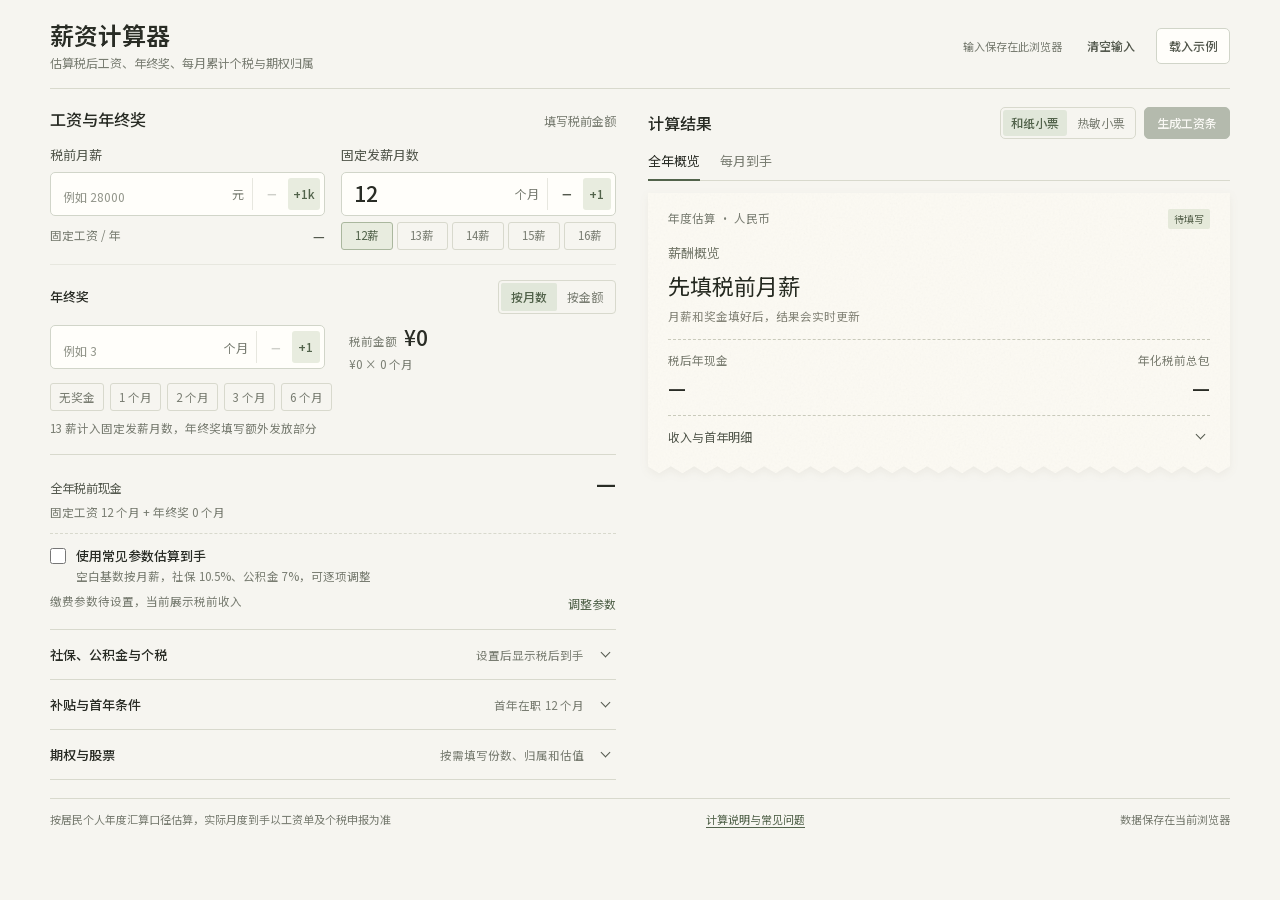
==== commit 33cceed5: "Add crawlable salary guide and improve search discovery" ====
--- a/index.html
+++ b/index.html
@@ -7,21 +7,21 @@
   <meta name="description" content="在线薪资计算器，按月薪和年终奖月数，估算税后工资、每月累计个税、全年收入、首年现金和期权归属。支持社保、公积金及个税参数自定义，数据保存在本地浏览器。">
   <meta property="og:type" content="website">
   <meta property="og:locale" content="zh_CN">
-  <meta property="og:title" content="薪资计算器 - 税后工资、年终奖与期权估算">
+  <meta property="og:title" content="薪资计算器 - 税后工资、年终奖与累计个税">
   <meta property="og:description" content="计算税后工资、每月累计个税与到手明细、年终奖和期权归属，缴费参数可自定义。">
   <meta name="twitter:card" content="summary">
   <link rel="canonical" href="https://mx-pai.cn/salary-calculator/">
   <meta property="og:url" content="https://mx-pai.cn/salary-calculator/">
-  <title>薪资计算器 - 税后工资、年终奖与期权估算</title>
+  <title>薪资计算器 - 税后工资、年终奖与累计个税</title>
   <script type="application/ld+json">
-    {"@context":"https://schema.org","@type":"WebApplication","name":"薪资计算器","url":"https://mx-pai.cn/salary-calculator/","applicationCategory":"FinanceApplication","operatingSystem":"Any","inLanguage":"zh-CN","description":"在线计算税后工资、每月累计个税、月均到手、年终奖、首年收入和期权归属，缴费参数可自定义。"}
+    {"@context":"https://schema.org","@type":"WebApplication","name":"薪资计算器","url":"https://mx-pai.cn/salary-calculator/","applicationCategory":"FinanceApplication","operatingSystem":"Any","inLanguage":"zh-CN","isAccessibleForFree":true,"description":"在线计算税后工资、每月累计个税、月均到手、年终奖、首年收入和期权归属，缴费参数可自定义。","featureList":["税后工资估算","年终奖月数与金额换算","每月累计个税","期权归属估值","工资条图片导出"]}
   </script>
-  <link rel="stylesheet" href="styles.css?v=20261023type1">
+  <link rel="stylesheet" href="styles.css?v=20261023seo1">
 </head>
 <body>
   <main class="shell">
     <header class="masthead">
-      <div class="brand"><h1>薪资计算器</h1><p class="intro">填好薪酬，留下一张自己的工资条</p></div>
+      <div class="brand"><h1>薪资计算器</h1><p class="intro">估算税后工资、年终奖、每月累计个税与期权归属</p></div>
       <div class="mast-actions"><span class="local-note" id="storage-note">输入保存在此浏览器</span><div class="action-buttons"><button class="text-button" id="clear-button" type="button">清空输入</button><button class="text-button" id="reset-button" type="button">载入示例</button></div></div>
     </header>
     <noscript><p class="validation-summary">请启用 JavaScript 后使用薪资计算器</p></noscript>
@@ -209,16 +209,16 @@
     </div></div><p class="section-tip">股权估值单独列示，不计入税后现金</p></div></details>
       </div>
     </div>
-    <footer class="footer"><span>按居民个人年度汇算口径估算，实际月度到手以工资单及个税申报为准</span><span>数据保存在当前浏览器</span></footer>
+    <footer class="footer"><span>按居民个人年度汇算口径估算，实际月度到手以工资单及个税申报为准</span><a href="guide/" data-standalone-href="https://mx-pai.cn/salary-calculator/guide/">计算说明与常见问题</a><span>数据保存在当前浏览器</span></footer>
   </main>
   <dialog class="export-dialog" id="receipt-dialog" aria-labelledby="export-title">
     <div class="export-heading"><div><h2 id="export-title">生成工资条</h2><p>图片在本机生成，点击预览可放大</p></div><button type="button" class="text-button" id="close-export">关闭</button></div>
     <div class="export-canvas" id="export-canvas" aria-busy="false"><img id="export-preview" alt="生成的薪酬估算工资条" role="button" tabindex="0" aria-label="放大工资条预览" aria-pressed="false"><p id="export-loading" role="status">正在生成工资条</p></div>
     <div class="export-footer"><span id="export-status" role="status" aria-live="polite"></span><div><button class="copy-button" id="copy-image" type="button" disabled>复制图片</button><button class="generate-button" id="download-image" type="button" disabled>保存图片</button></div></div>
   </dialog>
-  <script src="calculator.js?v=20261023type1"></script>
-  <script src="report.js?v=20261023type1"></script>
-  <script src="result-image.js?v=20261023type1"></script>
-  <script src="app.js?v=20261023type1"></script>
+  <script src="calculator.js?v=20261023seo1"></script>
+  <script src="report.js?v=20261023seo1"></script>
+  <script src="result-image.js?v=20261023seo1"></script>
+  <script src="app.js?v=20261023seo1"></script>
 </body>
 </html>
--- a/styles.css
+++ b/styles.css
@@ -1,4 +1,4 @@
-@font-face { font-family: "Noto Sub"; src: url(fonts/noto-sans-sc-subset.woff2?v=20261023type1) format("woff2"); font-weight: 100 900; font-display: swap; }
+@font-face { font-family: "Noto Sub"; src: url(fonts/noto-sans-sc-subset.woff2?v=20261023seo1) format("woff2"); font-weight: 100 900; font-display: swap; }
 :root {
   color-scheme: light;
   --page: #f6f5f0; --paper: #fffefa; --paper-warm: #fcfaf3;
@@ -167,6 +167,7 @@
 .empty-result { color: var(--muted); font-size: 12px; line-height: 1.6; }
 .tax-breakdown { margin-top: 18px; }
 .footer { display: flex; justify-content: space-between; gap: 20px; margin-top: 18px; padding-top: 12px; border-top: 1px solid var(--line); color: var(--muted); font-size: 11px; line-height: 1.6; }
+.footer a { flex-shrink: 0; color: var(--cash-dark); text-underline-offset: 3px; }
 .visually-hidden { position: absolute; width: 1px; height: 1px; overflow: hidden; clip-path: inset(50%); white-space: nowrap; }
 /* Export is a deliberate, user-triggered paper reveal */
 .export-dialog { width: min(780px, calc(100vw - 32px)); max-height: 92vh; max-height: 92dvh; margin: auto; padding: 0; border: 1px solid var(--line); border-radius: 10px; background: var(--page); color: var(--ink); box-shadow: 0 24px 90px #272d2133; }
